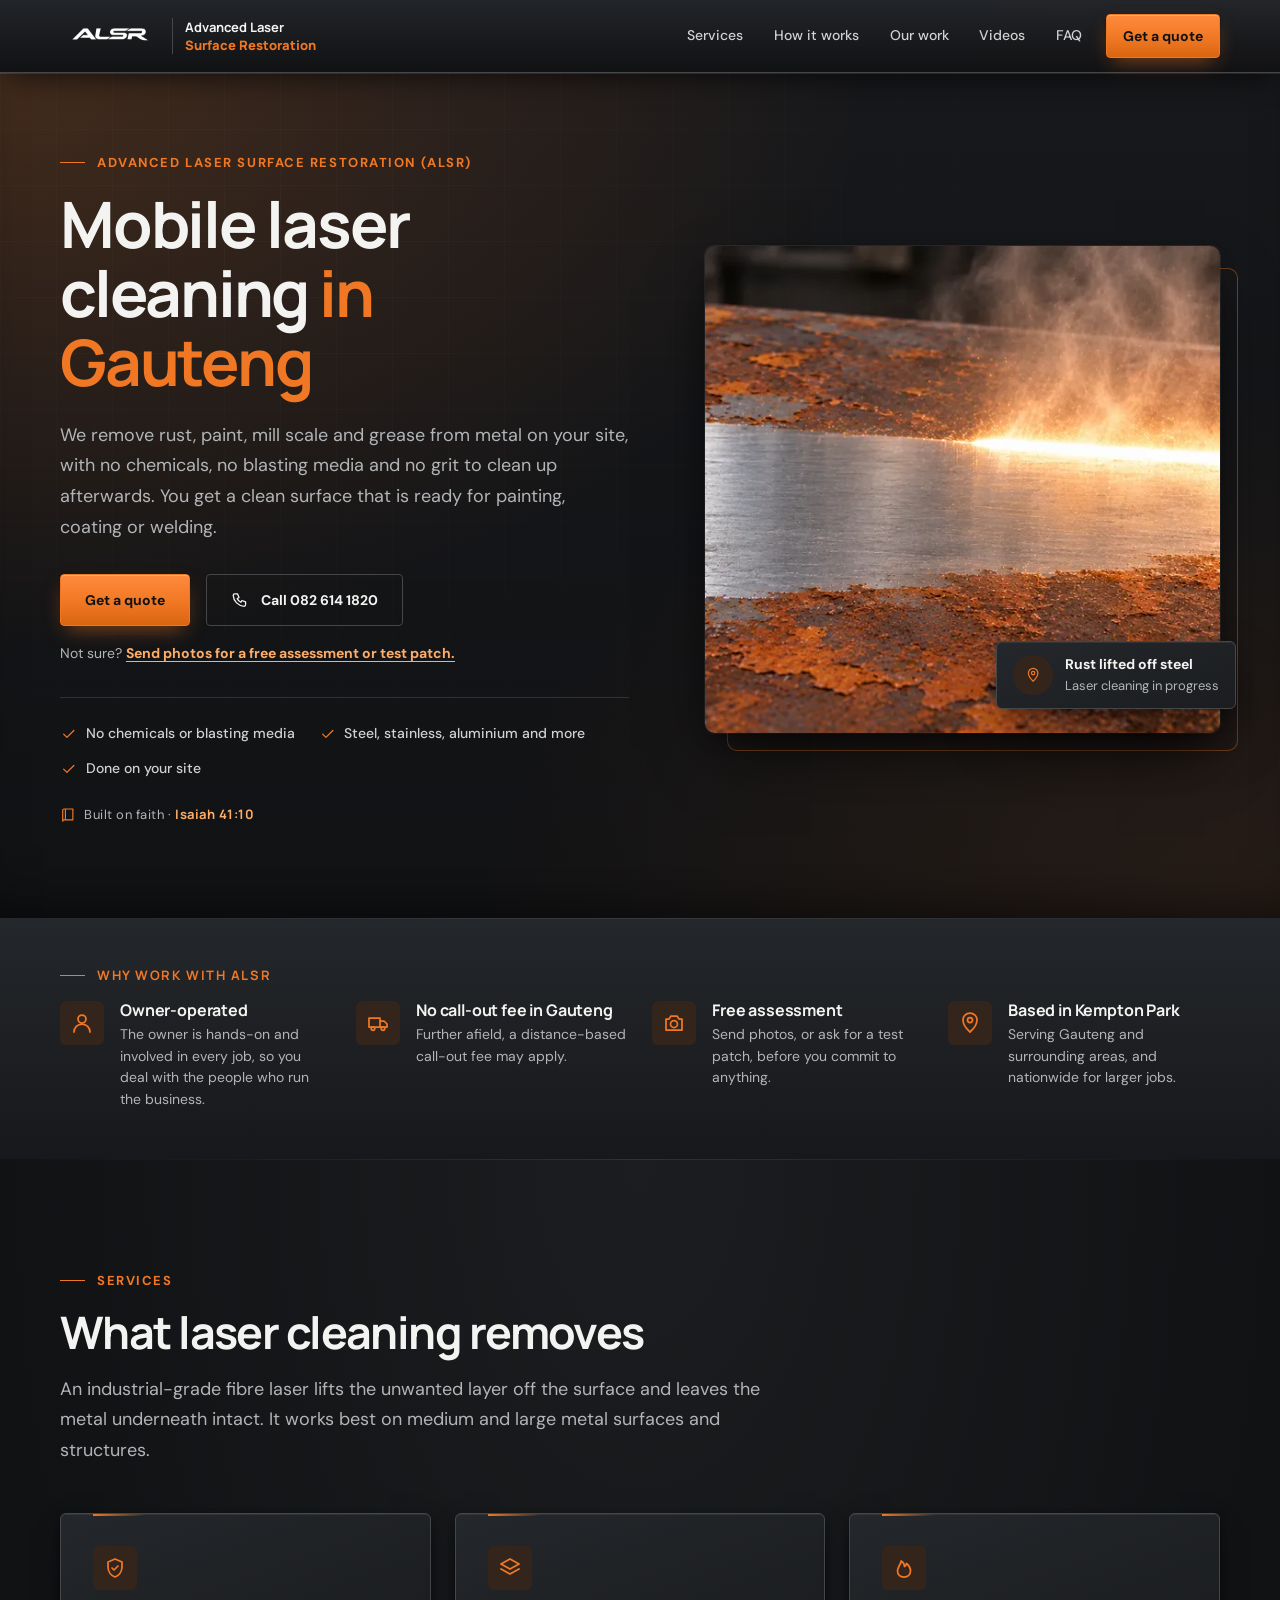
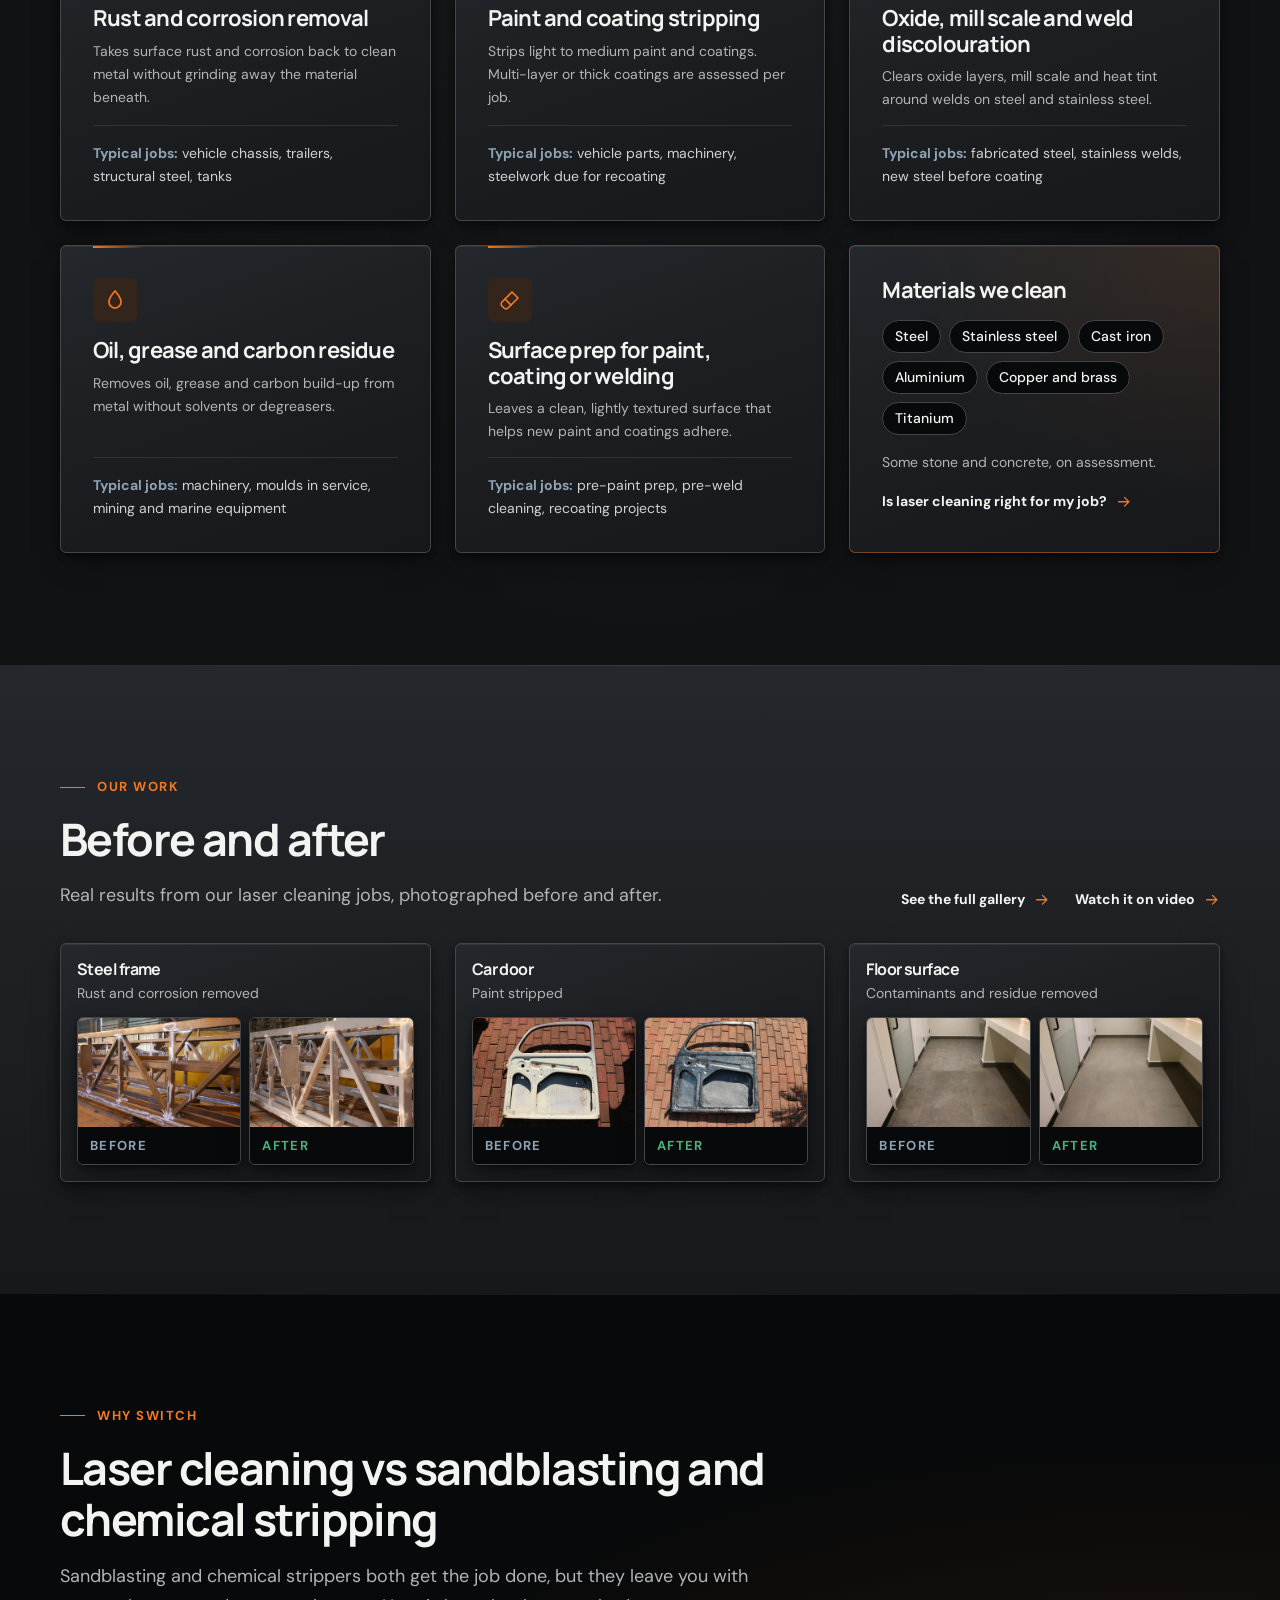
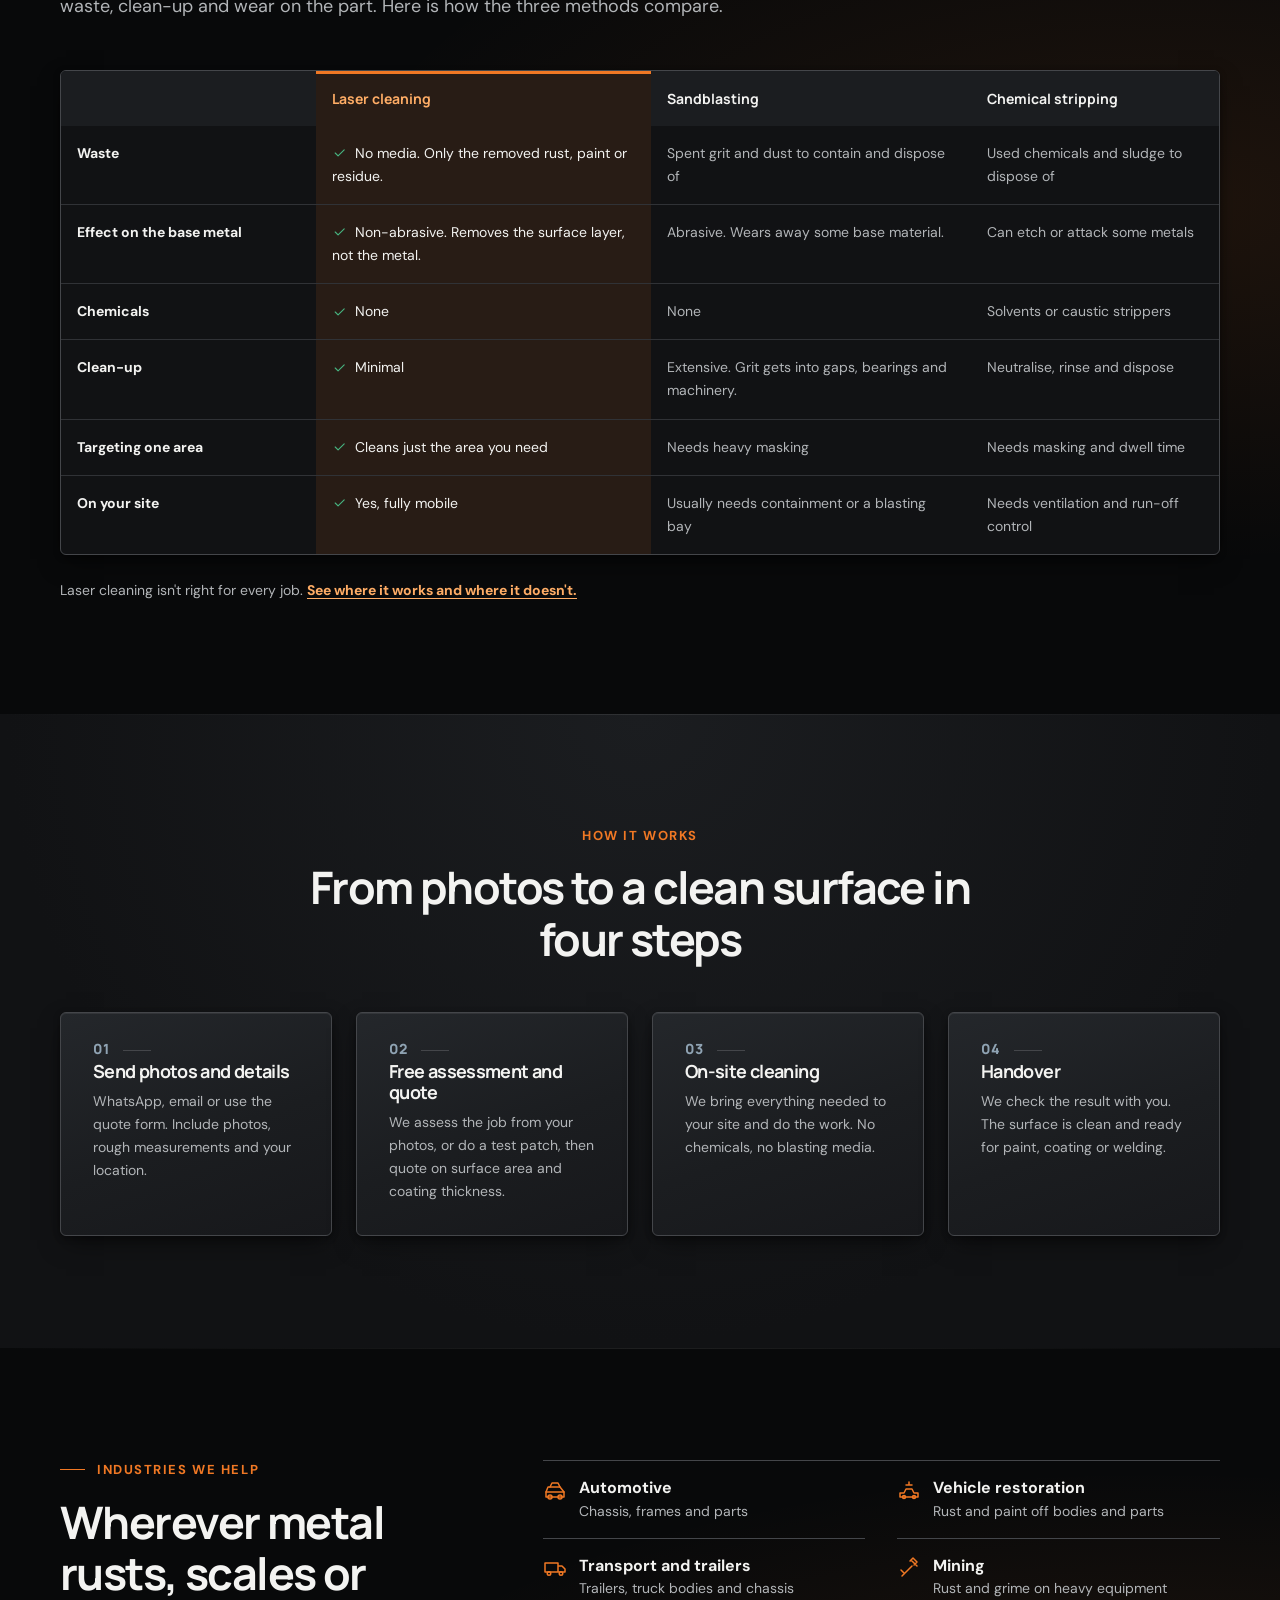
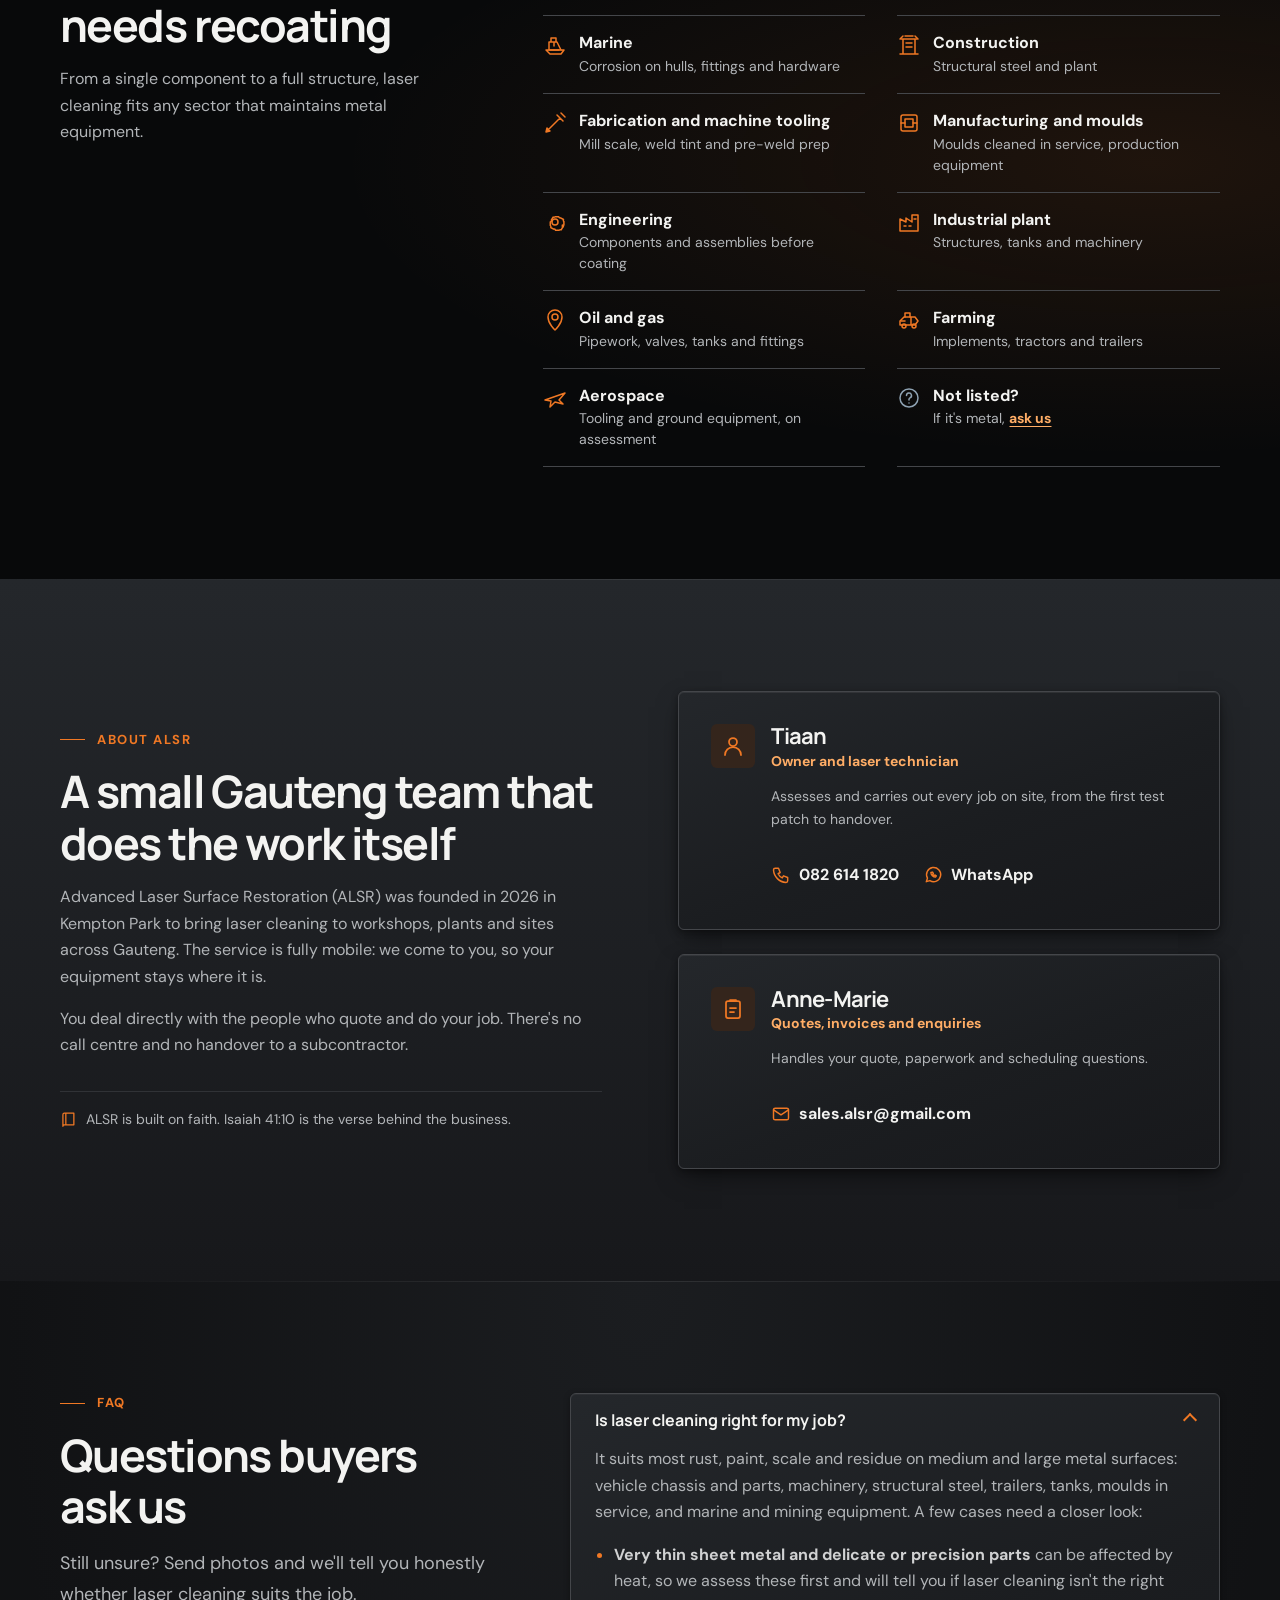
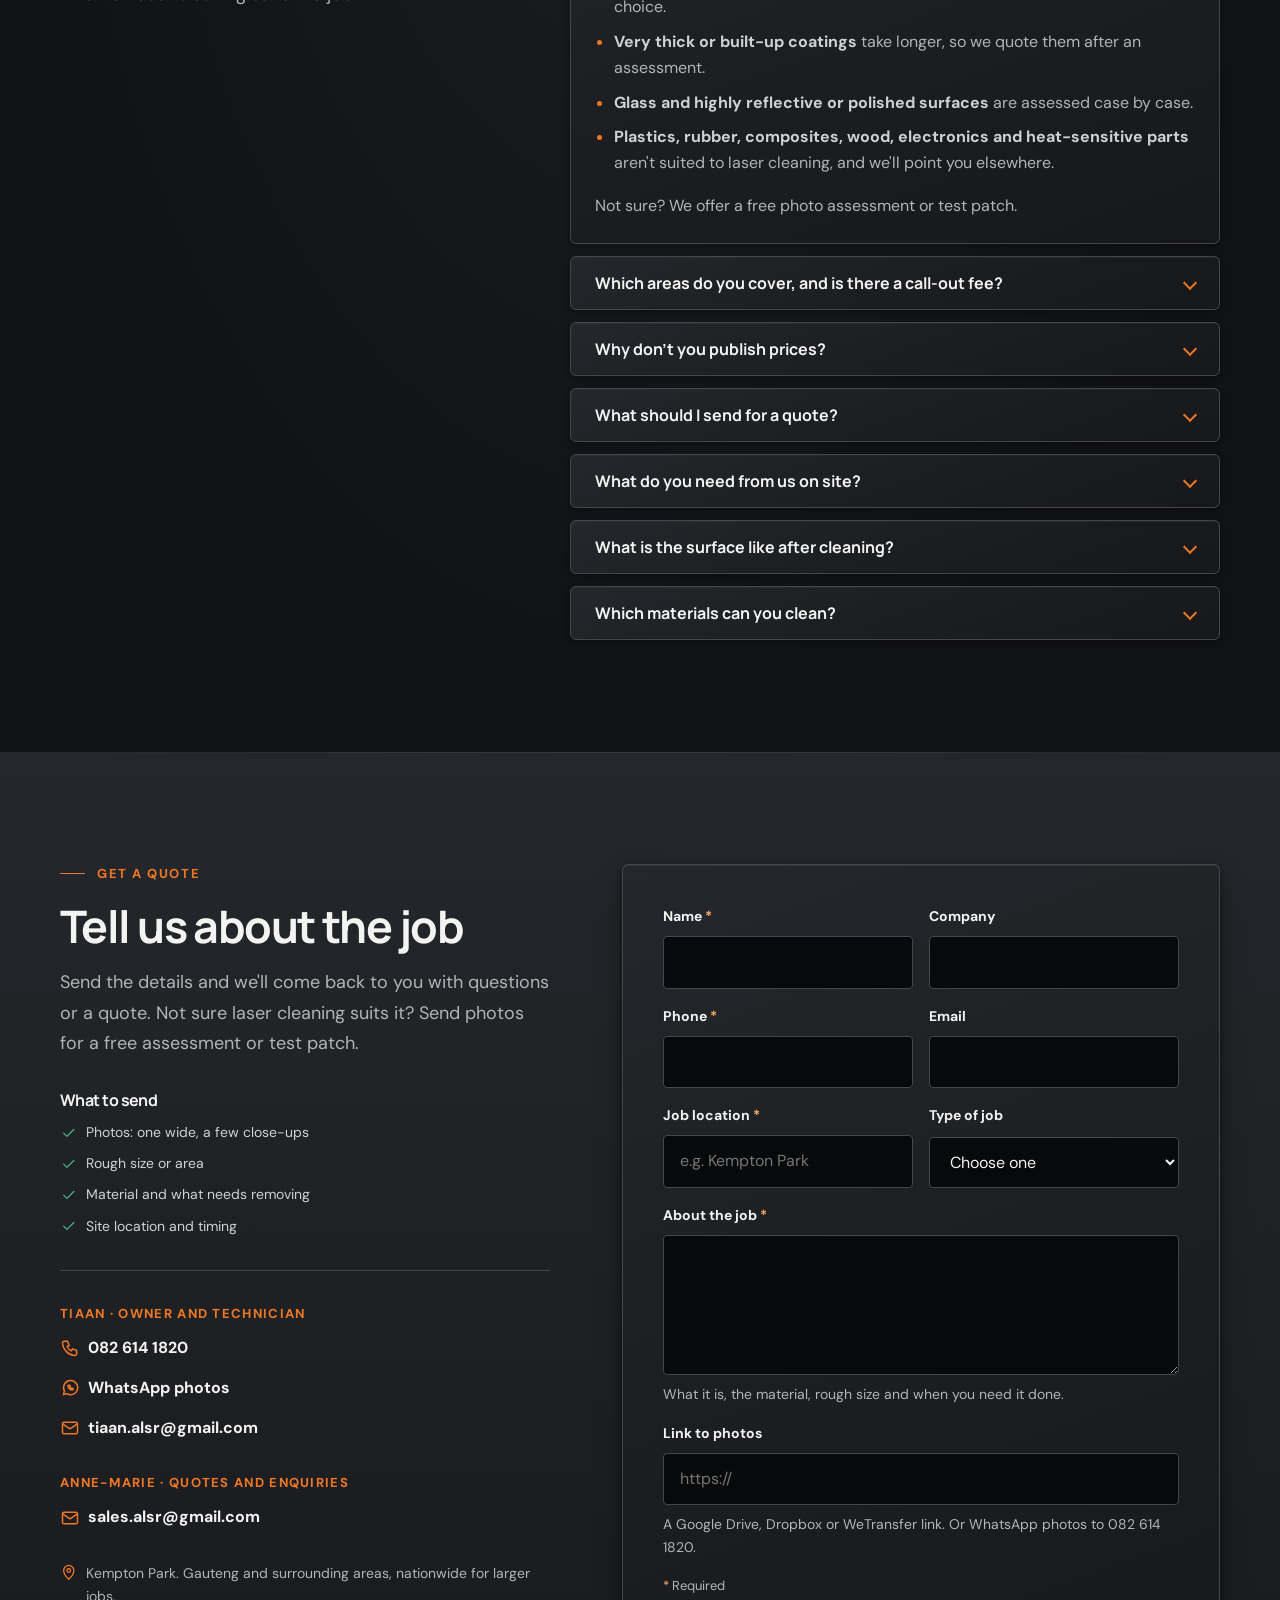
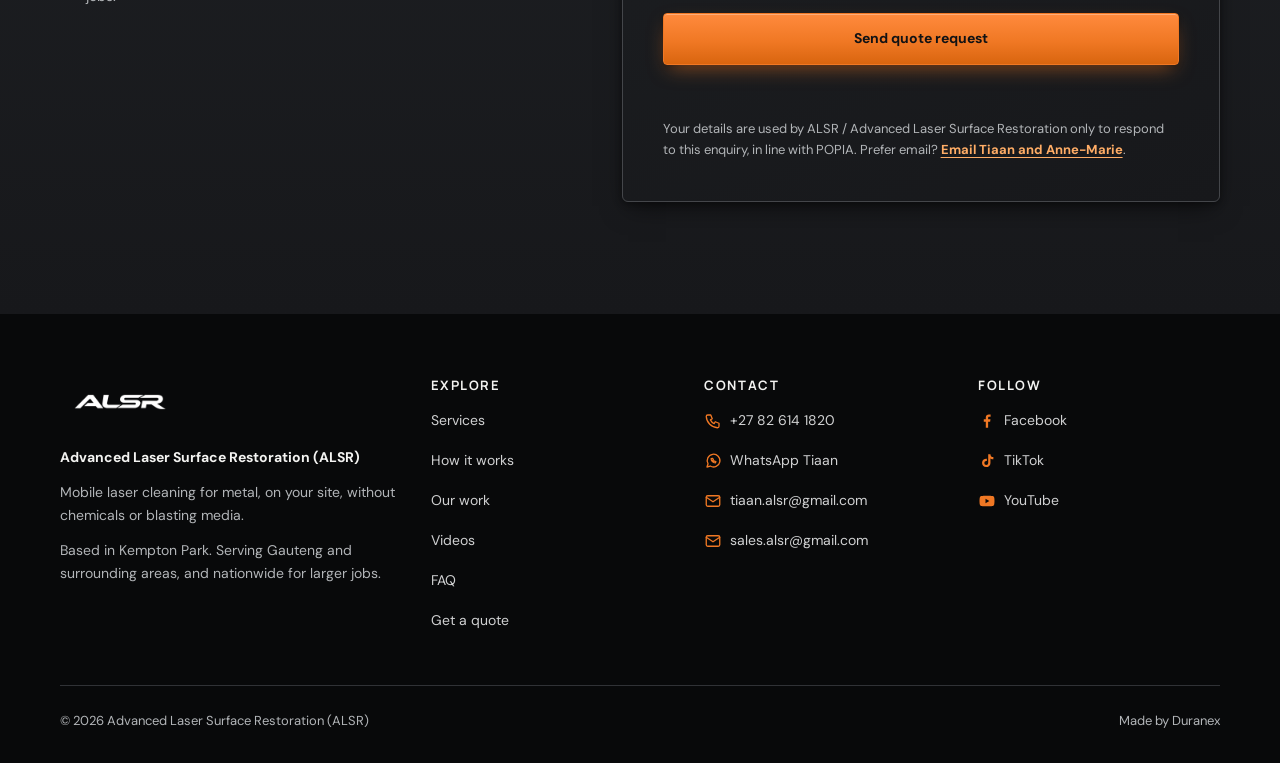
==== index.html @ 18a2bd39 "Phase 6: self-host fonts (fixes videos CLS), validator fixes, plan updated Co-Authored-By: Claude So" ====
<!DOCTYPE html>
<html lang="en-ZA"> 
  <head>
    <meta charset="UTF-8" />
    <meta name="viewport" content="width=device-width, initial-scale=1.0" />
    <meta name="description" content="Mobile laser cleaning in Gauteng. ALSR removes rust, paint, mill scale and grease from metal on your site. No chemicals. Free photo assessment." />
    <meta name="theme-color" content="#111214" />
    <meta name="color-scheme" content="dark" />
    <meta property="og:type" content="website" />
    <meta property="og:locale" content="en_ZA" />
    <meta property="og:site_name" content="Advanced Laser Surface Restoration (ALSR)" />
    <meta property="og:title" content="Mobile laser cleaning in Gauteng | ALSR" />
    <meta property="og:description" content="Mobile laser cleaning in Gauteng. ALSR removes rust, paint, mill scale and grease from metal on your site. No chemicals. Free photo assessment." />
    <meta property="og:url" content="https://alsr-sa.com/" />
    <meta property="og:image" content="https://alsr-sa.com/assets/img/brand/og-image.jpg" />
    <meta property="og:image:width" content="1200" />
    <meta property="og:image:height" content="630" />
    <meta property="og:image:alt" content="Before and after laser cleaning of a rusted steel frame. ALSR, mobile laser cleaning in Gauteng." />
    <meta name="twitter:card" content="summary_large_image" />
    <meta name="twitter:title" content="Mobile laser cleaning in Gauteng | ALSR" />
    <meta name="twitter:description" content="Mobile laser cleaning in Gauteng. ALSR removes rust, paint, mill scale and grease from metal on your site. No chemicals. Free photo assessment." />
    <meta name="twitter:image" content="https://alsr-sa.com/assets/img/brand/og-image.jpg" />
    <meta name="twitter:image:alt" content="Before and after laser cleaning of a rusted steel frame. ALSR, mobile laser cleaning in Gauteng." />
    <title>Laser Cleaning in Gauteng | Rust &amp; Paint Removal | ALSR</title>
    <link rel="canonical" href="https://alsr-sa.com/" />
    <link rel="icon" type="image/svg+xml" href="favicon/favicon.svg" />
    <link rel="icon" type="image/png" sizes="96x96" href="favicon/favicon-96x96.png" />
    <link rel="shortcut icon" href="favicon.ico" />
    <link rel="apple-touch-icon" sizes="180x180" href="favicon/apple-touch-icon.png" />
    <link rel="manifest" href="favicon/site.webmanifest" />
    <link rel="preload" as="image" href="assets/img/work/hero-laser-cleaning-860.webp" imagesrcset="assets/img/work/hero-laser-cleaning-560.webp 560w, assets/img/work/hero-laser-cleaning-860.webp 860w" imagesizes="(max-width: 900px) 92vw, 560px" fetchpriority="high" />
    <link rel="preload" href="assets/fonts/manrope-latin.woff2" as="font" type="font/woff2" crossorigin />
    <link rel="preload" href="assets/fonts/dm-sans-latin.woff2" as="font" type="font/woff2" crossorigin />
    <script type="application/ld+json">
{
  "@context": "https://schema.org",
  "@graph": [
    {
      "@id": "https://alsr-sa.com/#business",
      "name": "Advanced Laser Surface Restoration (ALSR)",
      "alternateName": "ALSR",
      "url": "https://alsr-sa.com/",
      "logo": "https://alsr-sa.com/assets/img/brand/logo-white.webp",
      "image": "https://alsr-sa.com/assets/img/brand/og-image.jpg",
      "description": "Mobile laser cleaning for metal in Gauteng and South Africa: rust, paint, mill scale and residue removed on site, with no chemicals or blasting media.",
      "telephone": "+27826141820",
      "email": "tiaan.alsr@gmail.com",
      "foundingDate": "2026",
      "address": {
        "@type": "PostalAddress",
        "addressLocality": "Kempton Park",
        "addressRegion": "Gauteng",
        "addressCountry": "ZA"
      },
      "areaServed": [
        {
          "@type": "AdministrativeArea",
          "name": "Gauteng"
        },
        {
          "@type": "Country",
          "name": "South Africa"
        }
      ],
      "knowsAbout": [
        "Laser cleaning",
        "Rust removal",
        "Paint removal",
        "Surface preparation"
      ],
      "contactPoint": [
        {
          "@type": "ContactPoint",
          "contactType": "customer service",
          "telephone": "+27826141820",
          "email": "tiaan.alsr@gmail.com",
          "areaServed": "ZA"
        },
        {
          "@type": "ContactPoint",
          "contactType": "sales",
          "email": "sales.alsr@gmail.com",
          "areaServed": "ZA"
        }
      ],
      "sameAs": [
        "https://www.facebook.com/share/1BM2h2xgPa/",
        "https://www.tiktok.com/@alsr753",
        "https://www.youtube.com/@alsr-lazersa"
      ],
      "@type": "LocalBusiness"
    },
    {
      "@type": "FAQPage",
      "mainEntity": [
        {
          "@type": "Question",
          "name": "Is laser cleaning right for my job?",
          "acceptedAnswer": {
            "@type": "Answer",
            "text": "It suits most rust, paint, scale and residue on medium and large metal surfaces: vehicle chassis and parts, machinery, structural steel, trailers, tanks, moulds in service, and marine and mining equipment. A few cases need a closer look: Very thin sheet metal and delicate or precision parts can be affected by heat, so we assess these first and will tell you if laser cleaning isn't the right choice. Very thick or built-up coatings take longer, so we quote them after an assessment. Glass and highly reflective or polished surfaces are assessed case by case. Plastics, rubber, composites, wood, electronics and heat-sensitive parts aren't suited to laser cleaning, and we'll point you elsewhere. Not sure? We offer a free photo assessment or test patch."
          }
        },
        {
          "@type": "Question",
          "name": "Which areas do you cover, and is there a call-out fee?",
          "acceptedAnswer": {
            "@type": "Answer",
            "text": "We're based in Kempton Park and work across Gauteng and surrounding areas, with no call-out fee in Gauteng. We also travel nationwide for larger jobs. Outside Gauteng, a distance-based call-out fee may apply, and we'll include it in your quote."
          }
        },
        {
          "@type": "Question",
          "name": "Why don't you publish prices?",
          "acceptedAnswer": {
            "@type": "Answer",
            "text": "Every job is different. The price depends on the measured surface area and on how thick the rust, paint or contaminant is. Rather than give you a rough number that changes later, we quote each job properly from your photos or a test patch."
          }
        },
        {
          "@type": "Question",
          "name": "What should I send for a quote?",
          "acceptedAnswer": {
            "@type": "Answer",
            "text": "Photos of the surface: one wide shot and a few close-ups Approximate size or area to be cleaned The material, if you know it, and what needs removing Where the job is and when you need it done WhatsApp them to 082 614 1820, email them, or use the quote form below."
          }
        },
        {
          "@type": "Question",
          "name": "What do you need from us on site?",
          "acceptedAnswer": {
            "@type": "Answer",
            "text": "Very little. We bring all of our own equipment, including our own power, so you don’t need to supply anything. The one thing we ask: somewhere to park within about 30–40 metres of where the work will be done. If that isn’t possible, tell us when you request your quote and we’ll plan around it."
          }
        },
        {
          "@type": "Question",
          "name": "What is the surface like after cleaning?",
          "acceptedAnswer": {
            "@type": "Answer",
            "text": "Clean and lightly textured, which helps new paint and coatings adhere. It's ready for painting, coating or welding. Bare steel starts to rust again when exposed to moisture, so plan to prime or coat it soon after cleaning."
          }
        },
        {
          "@type": "Question",
          "name": "Which materials can you clean?",
          "acceptedAnswer": {
            "@type": "Answer",
            "text": "Steel, stainless steel, cast iron, aluminium, copper and brass, and titanium. Some stone and concrete can be cleaned too, after an assessment."
          }
        }
      ]
    },
    {
      "@type": "WebSite",
      "@id": "https://alsr-sa.com/#website",
      "url": "https://alsr-sa.com/",
      "name": "Advanced Laser Surface Restoration (ALSR)",
      "inLanguage": "en-ZA",
      "publisher": {
        "@id": "https://alsr-sa.com/#business"
      }
    }
  ]
}
    </script>
    <script>document.documentElement.classList.add("js");</script>
    <link rel="stylesheet" href="assets/css/site.css" />
    <script src="assets/js/site.js" defer></script>
  </head>
  <body>
    <!-- header:start -->
    <a class="skip-link" href="#main">Skip to main content</a>
    <svg class="sprite" aria-hidden="true" focusable="false" xmlns="http://www.w3.org/2000/svg">
      <symbol id="i-arrow-right" viewBox="0 0 24 24"><path d="M5 12h14M13 6l6 6-6 6"/></symbol>
      <symbol id="i-check" viewBox="0 0 24 24"><path d="m5 12.5 4.5 4.5L19 7.5"/></symbol>
      <symbol id="i-phone" viewBox="0 0 24 24"><path d="M5 4h4l2 5-2.5 1.5a11 11 0 0 0 5 5L15 13l5 2v4a2 2 0 0 1-2 2A16 16 0 0 1 3 6a2 2 0 0 1 2-2Z"/></symbol>
      <symbol id="i-mail" viewBox="0 0 24 24"><rect x="3" y="5" width="18" height="14" rx="2"/><path d="m3 7 9 6 9-6"/></symbol>
      <symbol id="i-pin" viewBox="0 0 24 24"><path d="M12 21s7-6.2 7-12a7 7 0 1 0-14 0c0 5.8 7 12 7 12Z"/><circle cx="12" cy="9" r="2.5"/></symbol>
      <symbol id="i-whatsapp" viewBox="0 0 24 24"><path d="M4 20l1.4-4.3A8.5 8.5 0 1 1 8.300 18.700L4 20Z"/><path d="M9.500 9c0 2.800 2.700 5.500 5.500 5.500l1-1.500-1.800-1-.9.800a3.500 3.500 0 0 1-1.600-1.600l.8-.9-1-1.800-2 .5Z"/></symbol>
      <symbol id="i-menu" viewBox="0 0 24 24"><path d="M4 7h16M4 12h16M4 17h16"/></symbol>
      <symbol id="i-close" viewBox="0 0 24 24"><path d="m6 6 12 12M18 6 6 18"/></symbol>
      <symbol id="i-play" viewBox="0 0 24 24"><path d="M8 5v14l11-7Z"/></symbol>
      <symbol id="i-target" viewBox="0 0 24 24"><circle cx="12" cy="12" r="8"/><circle cx="12" cy="12" r="3"/><path d="M12 2v3M12 19v3M2 12h3M19 12h3"/></symbol>
      <symbol id="i-bolt" viewBox="0 0 24 24"><path d="M13 3 5 13.500h6L10 21l8-10.500h-6L13 3Z"/></symbol>
      <symbol id="i-leaf" viewBox="0 0 24 24"><path d="M5 19c0-8 5-14 15-14 0 10-6 15-14 15"/><path d="M5 19c2-5 5-8 9-10"/></symbol>
      <symbol id="i-truck" viewBox="0 0 24 24"><path d="M3 7h11v9H3zM14 10h4l3 3v3h-7"/><circle cx="7" cy="17.500" r="1.750"/><circle cx="17" cy="17.500" r="1.750"/></symbol>
      <symbol id="i-book" viewBox="0 0 24 24"><path d="M4 5a2 2 0 0 1 2-2h13v16H6a2 2 0 0 0-2 2V5ZM8 3v16"/></symbol>
      <symbol id="i-user" viewBox="0 0 24 24"><circle cx="12" cy="8" r="4"/><path d="M4 21a8 8 0 0 1 16 0"/></symbol>
      <symbol id="i-camera" viewBox="0 0 24 24"><path d="M4 8h3l2-3h6l2 3h3v11H4Z"/><circle cx="12" cy="13" r="3.500"/></symbol>
      <symbol id="i-shield" viewBox="0 0 24 24"><path d="M12 3 5 6v5c0 4.500 3 8.500 7 10 4-1.500 7-5.500 7-10V6Z"/><path d="m9 12 2 2 4-4"/></symbol>
      <symbol id="i-layers" viewBox="0 0 24 24"><path d="m12 3 9 5-9 5-9-5Z"/><path d="m3 13 9 5 9-5"/></symbol>
      <symbol id="i-flame" viewBox="0 0 24 24"><path d="M12 21c-3.900 0-6.500-2.600-6.500-6.200 0-3.600 3-5.800 3.700-9.800 2.300 1.500 3.300 3.700 3.300 5.500 1-.5 1.800-1.700 2-3 2 1.700 4 4.200 4 7.300 0 3.600-2.600 6.200-6.500 6.200Z"/></symbol>
      <symbol id="i-droplet" viewBox="0 0 24 24"><path d="M12 3s6 6.500 6 11a6 6 0 0 1-12 0c0-4.500 6-11 6-11Z"/></symbol>
      <symbol id="i-brush" viewBox="0 0 24 24"><path d="M14 4 20 10l-7 7-6-6Z"/><path d="M7 11 4 14c-1 1-1 3 0 4l2 2c1 1 3 1 4 0l3-3"/></symbol>
      <symbol id="i-clipboard" viewBox="0 0 24 24"><rect x="5" y="4" width="14" height="17" rx="2"/><path d="M9 4V3h6v1M9 11h6M9 15h4"/></symbol>
      <symbol id="i-zoom" viewBox="0 0 24 24"><circle cx="11" cy="11" r="6.5"/><path d="m20 20-4.500-4.500M11 8.500v5M8.500 11h5"/></symbol>
      <symbol id="i-chevron-left" viewBox="0 0 24 24"><path d="m15 5-7 7 7 7"/></symbol>
      <symbol id="i-chevron-right" viewBox="0 0 24 24"><path d="m9 5 7 7-7 7"/></symbol>
      <symbol id="i-facebook" viewBox="0 0 24 24"><path d="M13.500 21v-8h2.700l.4-3.200h-3.100V7.800c0-.9.300-1.500 1.600-1.500h1.700V3.400c-.3 0-1.300-.1-2.400-.1-2.400 0-4 1.500-4 4.100v2.400H7.700V13h2.700v8z"/></symbol>
      <symbol id="i-tiktok" viewBox="0 0 24 24"><path d="M16.600 3h-3v11.600a2.600 2.600 0 1 1-2.600-2.600c.3 0 .5 0 .8.100V9a5.600 5.600 0 1 0 4.800 5.500V8.600a6.700 6.700 0 0 0 3.900 1.200V6.800A3.900 3.900 0 0 1 16.600 3z"/></symbol>
      <symbol id="i-youtube" viewBox="0 0 24 24"><path d="M21.600 7.200a2.500 2.500 0 0 0-1.800-1.800C18.200 5 12 5 12 5s-6.200 0-7.800.4A2.500 2.500 0 0 0 2.400 7.200C2 8.800 2 12 2 12s0 3.200.4 4.800a2.500 2.500 0 0 0 1.800 1.800C5.800 19 12 19 12 19s6.200 0 7.800-.4a2.500 2.500 0 0 0 1.800-1.800c.4-1.600.4-4.800.4-4.800s0-3.200-.4-4.800zM10 15V9l5.200 3z"/></symbol>
    </svg>
    <header class="site-header">
      <div class="container header-content">
        <a class="brand" href="index.html" aria-label="Advanced Laser Surface Restoration (ALSR), home">
          <img src="assets/img/brand/logo-white.webp" alt="" width="100" height="52" />
          <span class="brand-name">Advanced Laser<br /><strong>Surface Restoration</strong></span>
        </a>
        <nav class="site-nav" id="site-nav" aria-label="Main navigation">
          <a href="index.html#services" data-nav>Services</a>
          <a href="index.html#how-it-works" data-nav>How it works</a>
          <a href="gallery.html" data-nav>Our work</a>
          <a href="videos.html" data-nav>Videos</a>
          <a href="index.html#faq" data-nav>FAQ</a>
        </nav>
        <a class="button button--small header-cta" href="index.html#contact">Get a quote</a>
        <button class="nav-toggle" type="button" aria-expanded="false" aria-controls="site-nav" aria-label="Open menu">
          <svg class="icon icon-open" aria-hidden="true"><use href="#i-menu" /></svg>
          <svg class="icon icon-close" aria-hidden="true"><use href="#i-close" /></svg>
        </button>
      </div>
    </header>
    <div class="mobile-bar">
      <a class="button button--whatsapp" href="https://wa.me/27826141820" target="_blank" rel="noopener noreferrer">
        <svg class="icon" aria-hidden="true"><use href="#i-whatsapp" /></svg>WhatsApp Tiaan
      </a>
      <a class="button" href="tel:+27826141820">
        <svg class="icon" aria-hidden="true"><use href="#i-phone" /></svg>Call
      </a>
    </div>
    <!-- header:end -->


    <main id="main" tabindex="-1">
      <!-- 1. Hero -->
      <section class="hero" id="home" aria-labelledby="hero-title">
        <div class="container hero-layout">
          <div class="hero-copy">
            <p class="eyebrow">Advanced Laser Surface Restoration (ALSR)</p>
            <h1 id="hero-title">Mobile laser cleaning <em>in Gauteng</em></h1>
            <p class="hero-description">
              We remove rust, paint, mill scale and grease from metal on your site, with no chemicals,
              no blasting media and no grit to clean up afterwards. You get a clean surface that is
              ready for painting, coating or welding.
            </p>
            <div class="button-row">
              <a class="button" href="#contact">Get a quote</a>
              <a class="button button--ghost" href="tel:+27826141820">
                <svg class="icon" aria-hidden="true"><use href="#i-phone" /></svg>Call 082 614 1820
              </a>
            </div>
            <p class="hero-helper">Not sure? <a href="#contact">Send photos for a free assessment or test patch.</a></p>
            <ul class="hero-points" aria-label="Service highlights">
              <li><svg class="icon" aria-hidden="true"><use href="#i-check" /></svg>No chemicals or blasting media</li>
              <li><svg class="icon" aria-hidden="true"><use href="#i-check" /></svg>Steel, stainless, aluminium and more</li>
              <li><svg class="icon" aria-hidden="true"><use href="#i-check" /></svg>Done on your site</li>
            </ul>
            <p class="scripture-note">
              <svg class="icon" aria-hidden="true"><use href="#i-book" /></svg>
              <span>Built on faith · <strong>Isaiah 41:10</strong></span>
            </p>
          </div>

          <figure class="hero-visual">
            <div class="hero-compare hero-compare--single">
              <div class="hero-compare-item">
                <img
                  src="assets/img/work/hero-laser-cleaning-860.webp" srcset="assets/img/work/hero-laser-cleaning-560.webp 560w, assets/img/work/hero-laser-cleaning-860.webp 860w" sizes="(max-width: 900px) 92vw, 560px" width="860" height="820"
                  alt="Laser cleaning a rusted steel surface: a wide band of bright bare metal opens up as the rust and sparks lift off"
                  fetchpriority="high"
                />
              </div>
            </div>
            <figcaption class="hero-caption">
              <span class="caption-icon" aria-hidden="true"><svg class="icon"><use href="#i-pin" /></svg></span>
              <span><strong>Rust lifted off steel</strong><br />Laser cleaning in progress</span>
            </figcaption>
          </figure>
        </div>
      </section>

      <!-- 2. Why ALSR -->
      <section class="section section--surface trust" aria-labelledby="trust-title">
        <div class="container">
          <h2 class="eyebrow" id="trust-title">Why work with ALSR</h2>
          <!-- TODO client: certifications, safety training, insurance, B-BBEE or CSD go here once confirmed (REDESIGN_PLAN §5.4). -->
          <ul class="trust-list">
            <li class="trust-item">
              <span class="card-icon" aria-hidden="true"><svg class="icon"><use href="#i-user" /></svg></span>
              <div>
                <h3>Owner-operated</h3>
                <p>The owner is hands-on and involved in every job, so you deal with the people who run the business.</p>
              </div>
            </li>
            <li class="trust-item">
              <span class="card-icon" aria-hidden="true"><svg class="icon"><use href="#i-truck" /></svg></span>
              <div>
                <h3>No call-out fee in Gauteng</h3>
                <p>Further afield, a distance-based call-out fee may apply.</p>
              </div>
            </li>
            <li class="trust-item">
              <span class="card-icon" aria-hidden="true"><svg class="icon"><use href="#i-camera" /></svg></span>
              <div>
                <h3>Free assessment</h3>
                <p>Send photos, or ask for a test patch, before you commit to anything.</p>
              </div>
            </li>
            <li class="trust-item">
              <span class="card-icon" aria-hidden="true"><svg class="icon"><use href="#i-pin" /></svg></span>
              <div>
                <h3>Based in Kempton Park</h3>
                <p>Serving Gauteng and surrounding areas, and nationwide for larger jobs.</p>
              </div>
            </li>
          </ul>
        </div>
      </section>

      <!-- 3. Services -->
      <section class="section section--alt" id="services" aria-labelledby="services-title">
        <div class="container">
          <div class="section-heading">
            <p class="eyebrow">Services</p>
            <h2 id="services-title">What laser cleaning removes</h2>
            <p class="lead">
              An industrial-grade fibre laser lifts the unwanted layer off the surface and leaves the
              metal underneath intact. It works best on medium and large metal surfaces and structures.
            </p>
          </div>
          <div class="grid grid--3 service-grid">
            <article class="card service-card">
              <div class="card-icon" aria-hidden="true"><svg class="icon"><use href="#i-shield" /></svg></div>
              <h3>Rust and corrosion removal</h3>
              <p>Takes surface rust and corrosion back to clean metal without grinding away the material beneath.</p>
              <p class="service-jobs"><strong>Typical jobs:</strong> vehicle chassis, trailers, structural steel, tanks</p>
            </article>
            <article class="card service-card">
              <div class="card-icon" aria-hidden="true"><svg class="icon"><use href="#i-layers" /></svg></div>
              <h3>Paint and coating stripping</h3>
              <p>Strips light to medium paint and coatings. Multi-layer or thick coatings are assessed per job.</p>
              <p class="service-jobs"><strong>Typical jobs:</strong> vehicle parts, machinery, steelwork due for recoating</p>
            </article>
            <article class="card service-card">
              <div class="card-icon" aria-hidden="true"><svg class="icon"><use href="#i-flame" /></svg></div>
              <h3>Oxide, mill scale and weld discolouration</h3>
              <p>Clears oxide layers, mill scale and heat tint around welds on steel and stainless steel.</p>
              <p class="service-jobs"><strong>Typical jobs:</strong> fabricated steel, stainless welds, new steel before coating</p>
            </article>
            <article class="card service-card">
              <div class="card-icon" aria-hidden="true"><svg class="icon"><use href="#i-droplet" /></svg></div>
              <h3>Oil, grease and carbon residue</h3>
              <p>Removes oil, grease and carbon build-up from metal without solvents or degreasers.</p>
              <p class="service-jobs"><strong>Typical jobs:</strong> machinery, moulds in service, mining and marine equipment</p>
            </article>
            <article class="card service-card">
              <div class="card-icon" aria-hidden="true"><svg class="icon"><use href="#i-brush" /></svg></div>
              <h3>Surface prep for paint, coating or welding</h3>
              <p>Leaves a clean, lightly textured surface that helps new paint and coatings adhere.</p>
              <p class="service-jobs"><strong>Typical jobs:</strong> pre-paint prep, pre-weld cleaning, recoating projects</p>
            </article>
            <aside class="card materials-card" aria-labelledby="materials-title">
              <h3 id="materials-title">Materials we clean</h3>
              <ul class="materials-list">
                <li>Steel</li>
                <li>Stainless steel</li>
                <li>Cast iron</li>
                <li>Aluminium</li>
                <li>Copper and brass</li>
                <li>Titanium</li>
              </ul>
              <p>Some stone and concrete, on assessment.</p>
              <a class="inline-link" href="#faq-fit">Is laser cleaning right for my job? <svg class="icon" aria-hidden="true"><use href="#i-arrow-right" /></svg></a>
            </aside>
          </div>
        </div>
      </section>

      <!-- 4. Before/after showcase -->
      <section class="section section--surface" id="results" aria-labelledby="results-title">
        <div class="container">
          <div class="split-heading">
            <div class="section-heading">
              <p class="eyebrow">Our work</p>
              <h2 id="results-title">Before and after</h2>
              <p class="lead">Real results from our laser cleaning jobs, photographed before and after.</p>
            </div>
            <div class="split-heading-links">
              <a class="inline-link" href="gallery.html">See the full gallery <svg class="icon" aria-hidden="true"><use href="#i-arrow-right" /></svg></a>
              <a class="inline-link" href="videos.html">Watch it on video <svg class="icon" aria-hidden="true"><use href="#i-arrow-right" /></svg></a>
            </div>
          </div>
          <div class="showcase-grid">
            <article class="card before-after-pair">
              <h3>Steel frame</h3>
              <p class="pair-meta">Rust and corrosion removed</p>
              <div class="comparison-photos">
                <figure><img src="assets/img/work/steel-frame-before-800.webp" srcset="assets/img/work/steel-frame-before-800.webp 800w, assets/img/work/steel-frame-before-1600.webp 1600w" sizes="(max-width: 900px) 46vw, 270px" width="800" height="533" alt="Rusted steel frame before laser cleaning" loading="lazy" /><figcaption><span class="tag tag--before">Before</span></figcaption></figure>
                <figure><img src="assets/img/work/steel-frame-after-800.webp" srcset="assets/img/work/steel-frame-after-800.webp 800w, assets/img/work/steel-frame-after-1600.webp 1600w" sizes="(max-width: 900px) 46vw, 270px" width="800" height="533" alt="Steel frame after laser cleaning, rust removed" loading="lazy" /><figcaption><span class="tag tag--after">After</span></figcaption></figure>
              </div>
            </article>
            <article class="card before-after-pair">
              <h3>Car door</h3>
              <p class="pair-meta">Paint stripped</p>
              <div class="comparison-photos">
                <figure><img src="assets/img/work/vehicle-door-before-800.webp" srcset="assets/img/work/vehicle-door-before-800.webp 800w, assets/img/work/vehicle-door-before-1600.webp 1600w" sizes="(max-width: 900px) 46vw, 270px" width="800" height="533" alt="Painted car door before laser cleaning" loading="lazy" /><figcaption><span class="tag tag--before">Before</span></figcaption></figure>
                <figure><img src="assets/img/work/vehicle-door-after-800.webp" srcset="assets/img/work/vehicle-door-after-800.webp 800w, assets/img/work/vehicle-door-after-1600.webp 1600w" sizes="(max-width: 900px) 46vw, 270px" width="800" height="533" alt="Car door after laser cleaning, paint stripped" loading="lazy" /><figcaption><span class="tag tag--after">After</span></figcaption></figure>
              </div>
            </article>
            <article class="card before-after-pair">
              <h3>Floor surface</h3>
              <p class="pair-meta">Contaminants and residue removed</p>
              <div class="comparison-photos">
                <figure><img src="assets/img/work/tiled-floor-before-800.webp" srcset="assets/img/work/tiled-floor-before-800.webp 800w, assets/img/work/tiled-floor-before-1600.webp 1600w" sizes="(max-width: 900px) 46vw, 270px" width="800" height="533" alt="Contaminated floor surface before laser cleaning" loading="lazy" /><figcaption><span class="tag tag--before">Before</span></figcaption></figure>
                <figure><img src="assets/img/work/tiled-floor-after-800.webp" srcset="assets/img/work/tiled-floor-after-800.webp 800w, assets/img/work/tiled-floor-after-1600.webp 1600w" sizes="(max-width: 900px) 46vw, 270px" width="800" height="533" alt="Floor surface after laser cleaning, residue removed" loading="lazy" /><figcaption><span class="tag tag--after">After</span></figcaption></figure>
              </div>
            </article>
          </div>
        </div>
      </section>

      <!--
        TODO client: Testimonials section goes here once real, approved testimonials exist
        (name, company, permission). See REDESIGN_PLAN §5.1. Do not add placeholder quotes.
      -->

      <!-- 5. Laser vs sandblasting vs chemicals -->
      <section class="section section--deep" id="compare" aria-labelledby="compare-title">
        <div class="container">
          <div class="section-heading">
            <p class="eyebrow">Why switch</p>
            <h2 id="compare-title">Laser cleaning vs sandblasting and chemical stripping</h2>
            <p class="lead">
              Sandblasting and chemical strippers both get the job done, but they leave you with waste,
              clean-up and wear on the part. Here is how the three methods compare.
            </p>
          </div>
          <div class="table-wrap compare-wrap">
            <table class="table compare-table">
              <caption class="visually-hidden">Laser cleaning compared with sandblasting and chemical stripping</caption>
              <thead>
                <tr>
                  <th scope="col"><span class="visually-hidden">Factor</span></th>
                  <th scope="col" class="is-laser">Laser cleaning</th>
                  <th scope="col">Sandblasting</th>
                  <th scope="col">Chemical stripping</th>
                </tr>
              </thead>
              <tbody>
                <tr>
                  <th scope="row">Waste</th>
                  <td class="is-laser" data-label="Laser cleaning"><svg class="icon" aria-hidden="true"><use href="#i-check" /></svg>No media. Only the removed rust, paint or residue.</td>
                  <td data-label="Sandblasting">Spent grit and dust to contain and dispose of</td>
                  <td data-label="Chemical stripping">Used chemicals and sludge to dispose of</td>
                </tr>
                <tr>
                  <th scope="row">Effect on the base metal</th>
                  <td class="is-laser" data-label="Laser cleaning"><svg class="icon" aria-hidden="true"><use href="#i-check" /></svg>Non-abrasive. Removes the surface layer, not the metal.</td>
                  <td data-label="Sandblasting">Abrasive. Wears away some base material.</td>
                  <td data-label="Chemical stripping">Can etch or attack some metals</td>
                </tr>
                <tr>
                  <th scope="row">Chemicals</th>
                  <td class="is-laser" data-label="Laser cleaning"><svg class="icon" aria-hidden="true"><use href="#i-check" /></svg>None</td>
                  <td data-label="Sandblasting">None</td>
                  <td data-label="Chemical stripping">Solvents or caustic strippers</td>
                </tr>
                <tr>
                  <th scope="row">Clean-up</th>
                  <td class="is-laser" data-label="Laser cleaning"><svg class="icon" aria-hidden="true"><use href="#i-check" /></svg>Minimal</td>
                  <td data-label="Sandblasting">Extensive. Grit gets into gaps, bearings and machinery.</td>
                  <td data-label="Chemical stripping">Neutralise, rinse and dispose</td>
                </tr>
                <tr>
                  <th scope="row">Targeting one area</th>
                  <td class="is-laser" data-label="Laser cleaning"><svg class="icon" aria-hidden="true"><use href="#i-check" /></svg>Cleans just the area you need</td>
                  <td data-label="Sandblasting">Needs heavy masking</td>
                  <td data-label="Chemical stripping">Needs masking and dwell time</td>
                </tr>
                <tr>
                  <th scope="row">On your site</th>
                  <td class="is-laser" data-label="Laser cleaning"><svg class="icon" aria-hidden="true"><use href="#i-check" /></svg>Yes, fully mobile</td>
                  <td data-label="Sandblasting">Usually needs containment or a blasting bay</td>
                  <td data-label="Chemical stripping">Needs ventilation and run-off control</td>
                </tr>
              </tbody>
            </table>
          </div>
          <p class="compare-note">
            Laser cleaning isn't right for every job. <a href="#faq-fit">See where it works and where it doesn't.</a>
          </p>
        </div>
      </section>

      <!-- 6. How it works -->
      <section class="section section--alt" id="how-it-works" aria-labelledby="process-title">
        <div class="container">
          <div class="section-heading section-heading--centered">
            <p class="eyebrow">How it works</p>
            <h2 id="process-title">From photos to a clean surface in four steps</h2>
          </div>
          <ol class="steps">
            <li class="card step">
              <span class="step-number" aria-hidden="true">01</span>
              <h3>Send photos and details</h3>
              <p>WhatsApp, email or use the quote form. Include photos, rough measurements and your location.</p>
            </li>
            <li class="card step">
              <span class="step-number" aria-hidden="true">02</span>
              <h3>Free assessment and quote</h3>
              <p>We assess the job from your photos, or do a test patch, then quote on surface area and coating thickness.</p>
            </li>
            <li class="card step">
              <span class="step-number" aria-hidden="true">03</span>
              <h3>On-site cleaning</h3>
              <p>We bring everything needed to your site and do the work. No chemicals, no blasting media.</p>
            </li>
            <li class="card step">
              <span class="step-number" aria-hidden="true">04</span>
              <h3>Handover</h3>
              <p>We check the result with you. The surface is clean and ready for paint, coating or welding.</p>
            </li>
          </ol>
        </div>
      </section>

      <!-- 7. Industries -->
      <section class="section section--deep" id="industries" aria-labelledby="industries-title">
        <div class="container industries-layout">
          <div class="industries-heading">
            <p class="eyebrow">Industries we help</p>
            <h2 id="industries-title">Wherever metal rusts, scales or needs recoating</h2>
            <p>From a single component to a full structure, laser cleaning fits any sector that maintains metal equipment.</p>
          </div>
          <ul class="industry-list">
            <li class="industry-item"><svg viewBox="0 0 24 24" aria-hidden="true"><path d="m3 14 2-5h12l4 5v5H3v-5Z"/><path d="M7 9l2-4h6l2 4M3 14h18"/><circle cx="7" cy="19" r="2"/><circle cx="17" cy="19" r="2"/></svg><div><strong>Automotive</strong><span>Chassis, frames and parts</span></div></li>
            <li class="industry-item"><svg viewBox="0 0 24 24" aria-hidden="true"><path d="M3 15h4l2-4h6l2 4h4v4H3Z"/><circle cx="7" cy="19" r="1.5"/><circle cx="17" cy="19" r="1.5"/><path d="M9 7h6M12 4v3"/></svg><div><strong>Vehicle restoration</strong><span>Rust and paint off bodies and parts</span></div></li>
            <li class="industry-item"><svg viewBox="0 0 24 24" aria-hidden="true"><path d="M2 7h13v9H2zM15 10h4l3 3v3h-7"/><circle cx="6" cy="17.5" r="1.75"/><circle cx="18" cy="17.5" r="1.75"/></svg><div><strong>Transport and trailers</strong><span>Trailers, truck bodies and chassis</span></div></li>
            <li class="industry-item"><svg viewBox="0 0 24 24" aria-hidden="true"><path d="m14 4 6 6M5 20l10-10m-8 7-3-3m9-9 3-3 4 4-3 3"/></svg><div><strong>Mining</strong><span>Rust and grime on heavy equipment</span></div></li>
            <li class="industry-item"><svg viewBox="0 0 24 24" aria-hidden="true"><path d="M3 17h18l-3 4H7l-4-4Z"/><path d="M6 17V9h8l4 8M8 9V5h5v4m-2 0v4m-5 4h10"/></svg><div><strong>Marine</strong><span>Corrosion on hulls, fittings and hardware</span></div></li>
            <li class="industry-item"><svg viewBox="0 0 24 24" aria-hidden="true"><path d="M3 21h18M6 21V6h12v15M4 6h16M8 3h8M9 10h6m-6 4h6"/><path d="m3 6 3-3m15 3-3-3"/></svg><div><strong>Construction</strong><span>Structural steel and plant</span></div></li>
            <li class="industry-item"><svg viewBox="0 0 24 24" aria-hidden="true"><path d="M4 20 17 7m-3-3 6 6m-2-8 4 4M3 21l4-1-3-3-1 4Z"/></svg><div><strong>Fabrication and machine tooling</strong><span>Mill scale, weld tint and pre-weld prep</span></div></li>
            <li class="industry-item"><svg viewBox="0 0 24 24" aria-hidden="true"><rect x="4" y="4" width="16" height="16" rx="2"/><path d="M8 8h8v8H8z"/><path d="M4 12h4m8 0h4"/></svg><div><strong>Manufacturing and moulds</strong><span>Moulds cleaned in service, production equipment</span></div></li>
            <li class="industry-item"><svg viewBox="0 0 24 24" aria-hidden="true"><circle cx="12" cy="12" r="3"/><path d="M19.4 15a1.7 1.7 0 0 0 .3 1.9l.1.1-1.7 2.9-.2-.1a1.7 1.7 0 0 0-1.8.4l-.1.1h-3.4l-.1-.2a1.7 1.7 0 0 0-1.7-1l-.2.1-2.9-1.7.1-.2a1.7 1.7 0 0 0-.4-1.8l-.1-.1v-3.4l.2-.1a1.7 1.7 0 0 0 1-1.7l-.1-.2 1.7-2.9.2.1a1.7 1.7 0 0 0 1.8-.4l.1-.1h3.4l.1.2a1.7 1.7 0 0 0 1.7 1l.2-.1 2.9 1.7-.1.2a1.7 1.7 0 0 0 .4 1.8l.1.1v3.4l-.2.1a1.7 1.7 0 0 0-.3 1.7Z"/></svg><div><strong>Engineering</strong><span>Components and assemblies before coating</span></div></li>
            <li class="industry-item"><svg viewBox="0 0 24 24" aria-hidden="true"><path d="M3 21V9l6 3V8l6 4V5h6v16H3Z"/><path d="M7 16h2m3 0h2m3-7h2"/></svg><div><strong>Industrial plant</strong><span>Structures, tanks and machinery</span></div></li>
            <li class="industry-item"><svg viewBox="0 0 24 24" aria-hidden="true"><path d="M12 22s7-6.2 7-13a7 7 0 1 0-14 0c0 6.8 7 13 7 13Z"/><path d="M12 12a3 3 0 1 0 0-6 3 3 0 0 0 0 6Z"/></svg><div><strong>Oil and gas</strong><span>Pipework, valves, tanks and fittings</span></div></li>
            <li class="industry-item"><svg viewBox="0 0 24 24" aria-hidden="true"><path d="M3 17h11V9H7l-4 4v4Zm11 0h4l3-4-3-4h-4"/><circle cx="7" cy="18" r="2"/><circle cx="17" cy="18" r="2"/><path d="M8 9V5h5v4m-9 4h4"/></svg><div><strong>Farming</strong><span>Implements, tractors and trailers</span></div></li>
            <li class="industry-item"><svg viewBox="0 0 24 24" aria-hidden="true"><path d="m2 14 20-7-6 7 4 4-8-2-5 5 1-6-6-1Z"/></svg><div><strong>Aerospace</strong><span>Tooling and ground equipment, on assessment</span></div></li>
            <li class="industry-item industry-item--ask"><svg viewBox="0 0 24 24" aria-hidden="true"><circle cx="12" cy="12" r="9"/><path d="M9.5 9.5a2.5 2.5 0 1 1 3.5 2.3c-.6.3-1 .8-1 1.5V14M12 17h.01"/></svg><div><strong>Not listed?</strong><span>If it's metal, <a href="#contact">ask us</a></span></div></li>
          </ul>
        </div>
      </section>

      <!-- 8. About -->
      <section class="section section--surface" id="about" aria-labelledby="about-title">
        <div class="container about-layout">
          <div class="about-copy">
            <p class="eyebrow">About ALSR</p>
            <h2 id="about-title">A small Gauteng team that does the work itself</h2>
            <p>
              Advanced Laser Surface Restoration (ALSR) was founded in 2026 in Kempton Park to bring
              laser cleaning to workshops, plants and sites across Gauteng. The service is fully mobile:
              we come to you, so your equipment stays where it is.
            </p>
            <p>
              You deal directly with the people who quote and do your job. There's no call centre and
              no handover to a subcontractor.
            </p>
            <!-- TODO client: certifications, safety training or insurance can be added here once confirmed (REDESIGN_PLAN §5.4). -->
            <p class="values-note">
              <svg class="icon" aria-hidden="true"><use href="#i-book" /></svg>
              <span>ALSR is built on faith. Isaiah 41:10 is the verse behind the business.</span>
            </p>
          </div>
          <div class="people">
            <article class="card person-card">
              <div class="card-icon" aria-hidden="true"><svg class="icon"><use href="#i-user" /></svg></div>
              <h3>Tiaan</h3>
              <p class="person-role">Owner and laser technician</p>
              <p>Assesses and carries out every job on site, from the first test patch to handover.</p>
              <ul class="person-links">
                <li><a href="tel:+27826141820"><svg class="icon" aria-hidden="true"><use href="#i-phone" /></svg>082 614 1820</a></li>
                <li><a href="https://wa.me/27826141820" target="_blank" rel="noopener noreferrer"><svg class="icon" aria-hidden="true"><use href="#i-whatsapp" /></svg>WhatsApp</a></li>
              </ul>
            </article>
            <article class="card person-card">
              <div class="card-icon" aria-hidden="true"><svg class="icon"><use href="#i-clipboard" /></svg></div>
              <h3>Anne-Marie</h3>
              <p class="person-role">Quotes, invoices and enquiries</p>
              <p>Handles your quote, paperwork and scheduling questions.</p>
              <ul class="person-links">
                <li><a href="mailto:sales.alsr@gmail.com"><svg class="icon" aria-hidden="true"><use href="#i-mail" /></svg>sales.alsr@gmail.com</a></li>
              </ul>
            </article>
          </div>
        </div>
      </section>

      <!-- 9. FAQ -->
      <section class="section section--alt" id="faq" aria-labelledby="faq-title">
        <div class="container faq-layout">
          <div class="section-heading faq-heading">
            <p class="eyebrow">FAQ</p>
            <h2 id="faq-title">Questions buyers ask us</h2>
            <p class="lead">Still unsure? Send photos and we'll tell you honestly whether laser cleaning suits the job.</p>
          </div>
          <div class="faq">
            <details id="faq-fit" open>
              <summary>Is laser cleaning right for my job?</summary>
              <div class="faq-body">
                <p>It suits most rust, paint, scale and residue on medium and large metal surfaces: vehicle chassis and parts, machinery, structural steel, trailers, tanks, moulds in service, and marine and mining equipment. A few cases need a closer look:</p>
                <ul>
                  <li><strong>Very thin sheet metal and delicate or precision parts</strong> can be affected by heat, so we assess these first and will tell you if laser cleaning isn't the right choice.</li>
                  <li><strong>Very thick or built-up coatings</strong> take longer, so we quote them after an assessment.</li>
                  <li><strong>Glass and highly reflective or polished surfaces</strong> are assessed case by case.</li>
                  <li><strong>Plastics, rubber, composites, wood, electronics and heat-sensitive parts</strong> aren't suited to laser cleaning, and we'll point you elsewhere.</li>
                </ul>
                <p>Not sure? We offer a free photo assessment or test patch.</p>
              </div>
            </details>
            <details>
              <summary>Which areas do you cover, and is there a call-out fee?</summary>
              <div class="faq-body">
                <p>We're based in Kempton Park and work across Gauteng and surrounding areas, with no call-out fee in Gauteng. We also travel nationwide for larger jobs. Outside Gauteng, a distance-based call-out fee may apply, and we'll include it in your quote.</p>
              </div>
            </details>
            <details>
              <summary>Why don't you publish prices?</summary>
              <div class="faq-body">
                <p>Every job is different. The price depends on the measured surface area and on how thick the rust, paint or contaminant is. Rather than give you a rough number that changes later, we quote each job properly from your photos or a test patch.</p>
              </div>
            </details>
            <details>
              <summary>What should I send for a quote?</summary>
              <div class="faq-body">
                <ul>
                  <li>Photos of the surface: one wide shot and a few close-ups</li>
                  <li>Approximate size or area to be cleaned</li>
                  <li>The material, if you know it, and what needs removing</li>
                  <li>Where the job is and when you need it done</li>
                </ul>
                <p>WhatsApp them to 082 614 1820, email them, or use the quote form below.</p>
              </div>
            </details>
            <details>
              <summary>What do you need from us on site?</summary>
              <div class="faq-body">
                <p>Very little. We bring all of our own equipment, including our own power, so you don’t need to supply anything.</p>
                <p>The one thing we ask: somewhere to park within about 30–40 metres of where the work will be done. If that isn’t possible, tell us when you request your quote and we’ll plan around it.</p>
              </div>
            </details>
            <details>
              <summary>What is the surface like after cleaning?</summary>
              <div class="faq-body">
                <p>Clean and lightly textured, which helps new paint and coatings adhere. It's ready for painting, coating or welding. Bare steel starts to rust again when exposed to moisture, so plan to prime or coat it soon after cleaning.</p>
              </div>
            </details>
            <details>
              <summary>Which materials can you clean?</summary>
              <div class="faq-body">
                <p>Steel, stainless steel, cast iron, aluminium, copper and brass, and titanium. Some stone and concrete can be cleaned too, after an assessment.</p>
              </div>
            </details>
          </div>
        </div>
      </section>

      <!-- 10. Contact -->
      <section class="section section--surface" id="contact" aria-labelledby="contact-title">
        <div class="container contact-layout">
          <div class="contact-copy">
            <p class="eyebrow">Get a quote</p>
            <h2 id="contact-title">Tell us about the job</h2>
            <p class="lead">Send the details and we'll come back to you with questions or a quote. Not sure laser cleaning suits it? Send photos for a free assessment or test patch.</p>

            <h3 class="checklist-title">What to send</h3>
            <ul class="checklist">
              <li><svg class="icon" aria-hidden="true"><use href="#i-check" /></svg>Photos: one wide, a few close-ups</li>
              <li><svg class="icon" aria-hidden="true"><use href="#i-check" /></svg>Rough size or area</li>
              <li><svg class="icon" aria-hidden="true"><use href="#i-check" /></svg>Material and what needs removing</li>
              <li><svg class="icon" aria-hidden="true"><use href="#i-check" /></svg>Site location and timing</li>
            </ul>

            <div class="contact-details">
              <div class="contact-person">
                <span class="contact-label">Tiaan · owner and technician</span>
                <a href="tel:+27826141820"><svg class="icon" aria-hidden="true"><use href="#i-phone" /></svg>082 614 1820</a>
                <a href="https://wa.me/27826141820" target="_blank" rel="noopener noreferrer"><svg class="icon" aria-hidden="true"><use href="#i-whatsapp" /></svg>WhatsApp photos</a>
                <a href="mailto:tiaan.alsr@gmail.com"><svg class="icon" aria-hidden="true"><use href="#i-mail" /></svg>tiaan.alsr@gmail.com</a>
              </div>
              <div class="contact-person">
                <span class="contact-label">Anne-Marie · quotes and enquiries</span>
                <a href="mailto:sales.alsr@gmail.com"><svg class="icon" aria-hidden="true"><use href="#i-mail" /></svg>sales.alsr@gmail.com</a>
              </div>
              <p class="service-area"><svg class="icon" aria-hidden="true"><use href="#i-pin" /></svg>Kempton Park. Gauteng and surrounding areas, nationwide for larger jobs.</p>
            </div>
          </div>

          <div class="card form-card">
            <form class="form" action="https://api.web3forms.com/submit" method="POST" data-quote-form>
              <!-- Web3Forms: key is created with Tiaan's inbox (primary recipient). Anne-Marie via CC (if the plan allows) or Gmail forward. -->
              <input type="hidden" name="access_key" value="[[CLIENT: WEB3FORMS_ACCESS_KEY]]" />
              <input type="hidden" name="subject" value="New quote request from alsr-sa.com" />
              <input type="hidden" name="from_name" value="ALSR website" />
              <div class="hp-field" aria-hidden="true">
                <label for="botcheck">Leave this empty</label>
                <input type="checkbox" name="botcheck" id="botcheck" tabindex="-1" />
              </div>

              <div class="form-row">
                <div class="field">
                  <label for="f-name">Name <span aria-hidden="true">*</span></label>
                  <input id="f-name" name="name" type="text" autocomplete="name" required />
                </div>
                <div class="field">
                  <label for="f-company">Company</label>
                  <input id="f-company" name="company" type="text" autocomplete="organization" />
                </div>
              </div>
              <div class="form-row">
                <div class="field">
                  <label for="f-phone">Phone <span aria-hidden="true">*</span></label>
                  <input id="f-phone" name="phone" type="tel" autocomplete="tel" inputmode="tel" required />
                </div>
                <div class="field">
                  <label for="f-email">Email</label>
                  <input id="f-email" name="email" type="email" autocomplete="email" />
                </div>
              </div>
              <div class="form-row">
                <div class="field">
                  <label for="f-location">Job location <span aria-hidden="true">*</span></label>
                  <input id="f-location" name="location" type="text" placeholder="e.g. Kempton Park" required />
                </div>
                <div class="field">
                  <label for="f-job">Type of job</label>
                  <select id="f-job" name="job_type">
                    <option value="">Choose one</option>
                    <option>Rust and corrosion removal</option>
                    <option>Paint and coating stripping</option>
                    <option>Oxide, mill scale or weld discolouration</option>
                    <option>Oil, grease or carbon residue</option>
                    <option>Surface prep for paint, coating or welding</option>
                    <option>Not sure yet</option>
                  </select>
                </div>
              </div>
              <div class="field">
                <label for="f-message">About the job <span aria-hidden="true">*</span></label>
                <textarea id="f-message" name="message" required aria-describedby="f-message-hint"></textarea>
                <span class="hint" id="f-message-hint">What it is, the material, rough size and when you need it done.</span>
              </div>
              <div class="field">
                <label for="f-photos">Link to photos</label>
                <input id="f-photos" name="photo_link" type="url" placeholder="https://" aria-describedby="f-photos-hint" />
                <span class="hint" id="f-photos-hint">A Google Drive, Dropbox or WeTransfer link. Or WhatsApp photos to 082 614 1820.</span>
              </div>

              <p class="form-required"><span aria-hidden="true">*</span> Required</p>
              <button class="button form-submit" type="submit">Send quote request</button>
              <p class="form-status" role="status" aria-live="polite"></p>
              <p class="form-note">
                Your details are used by ALSR / Advanced Laser Surface Restoration only to respond to this
                enquiry, in line with POPIA.
                Prefer email? <a href="mailto:tiaan.alsr@gmail.com,sales.alsr@gmail.com?subject=Quote%20request">Email Tiaan and Anne-Marie</a>.
              </p>
            </form>
          </div>
        </div>
      </section>
    </main>


    <!-- footer:start -->
    <footer class="site-footer">
      <div class="container">
        <div class="footer-grid">
          <div class="footer-brand">
            <a href="index.html" aria-label="Advanced Laser Surface Restoration (ALSR), home">
              <img src="assets/img/brand/logo-white.webp" alt="" width="120" height="52" loading="lazy" />
            </a>
            <p class="footer-name">Advanced Laser Surface Restoration (ALSR)</p>
            <p>Mobile laser cleaning for metal, on your site, without chemicals or blasting media.</p>
            <p>Based in Kempton Park. Serving Gauteng and surrounding areas, and nationwide for larger jobs.</p>
          </div>
          <nav aria-label="Footer navigation">
            <h2>Explore</h2>
            <ul class="footer-list">
              <li><a href="index.html#services" data-nav>Services</a></li>
              <li><a href="index.html#how-it-works" data-nav>How it works</a></li>
              <li><a href="gallery.html" data-nav>Our work</a></li>
              <li><a href="videos.html" data-nav>Videos</a></li>
              <li><a href="index.html#faq" data-nav>FAQ</a></li>
              <li><a href="index.html#contact" data-nav>Get a quote</a></li>
            </ul>
          </nav>
          <div>
            <h2>Contact</h2>
            <ul class="footer-list">
              <li><a href="tel:+27826141820"><svg class="icon" aria-hidden="true"><use href="#i-phone" /></svg>+27 82 614 1820</a></li>
              <li><a href="https://wa.me/27826141820" target="_blank" rel="noopener noreferrer"><svg class="icon" aria-hidden="true"><use href="#i-whatsapp" /></svg>WhatsApp Tiaan</a></li>
              <li><a href="mailto:tiaan.alsr@gmail.com"><svg class="icon" aria-hidden="true"><use href="#i-mail" /></svg>tiaan.alsr@gmail.com</a></li>
              <li><a href="mailto:sales.alsr@gmail.com"><svg class="icon" aria-hidden="true"><use href="#i-mail" /></svg>sales.alsr@gmail.com</a></li>
            </ul>
          </div>
          <div>
            <h2>Follow</h2>
            <ul class="social-links" aria-label="Social media">
              <li><a href="https://www.facebook.com/share/1BM2h2xgPa/" target="_blank" rel="noopener noreferrer"><svg class="icon icon--fill" aria-hidden="true"><use href="#i-facebook" /></svg>Facebook</a></li>
              <li><a href="https://www.tiktok.com/@alsr753?_r=1&amp;_t=ZS-9681ayNeko3" target="_blank" rel="noopener noreferrer"><svg class="icon icon--fill" aria-hidden="true"><use href="#i-tiktok" /></svg>TikTok</a></li>
              <li><a href="https://youtube.com/@alsr-lazersa?si=rccTeD06vxPiSs9j" target="_blank" rel="noopener noreferrer"><svg class="icon icon--fill" aria-hidden="true"><use href="#i-youtube" /></svg>YouTube</a></li>
            </ul>
          </div>
        </div>
        <div class="footer-bottom">
          <span>© <span data-year>2026</span> Advanced Laser Surface Restoration (ALSR)</span>
          <a href="https://duranexsolutions.com">Made by Duranex</a>
        </div>
      </div>
    </footer>
    <!-- footer:end -->
  </body>
</html>
---- assets/css/site.css ----
/* ==========================================================================
   ALSR site stylesheet: one file, cascade layers.
   tokens → base → layout → components → pages → utilities
   Colours live only in the :root tokens below (see REDESIGN_PLAN.md §2).
   ========================================================================== */
/* Self-hosted variable fonts (latin). Avoids a third-party round trip and the late font swap. */
@font-face {
  font-family: "DM Sans";
  font-style: normal;
  font-weight: 400 700;
  font-display: swap;
  src: url("../fonts/dm-sans-latin.woff2") format("woff2");
}

@font-face {
  font-family: "Manrope";
  font-style: normal;
  font-weight: 700 800;
  font-display: swap;
  src: url("../fonts/manrope-latin.woff2") format("woff2");
}

@layer tokens, base, layout, components, pages, utilities;

/* ---------- Tokens ---------- */
@layer tokens {
  :root {
    color-scheme: dark;

    /* Surfaces */
    --bg-0: #08090a;
    --bg-1: #111214;
    --bg-2: #17181b;
    --surface: #1b1d20;
    --surface-2: #24272b;
    --line: #303236;
    --line-strong: #44464a;

    /* Text */
    --text: #f3f3f1;
    --text-2: #d0d1d2;
    --muted: #b2b5b8;
    --dim: #9a9da0; /* decorative numbers only */

    /* Brand */
    --accent: #f07824;
    --accent-hover: #ff9148;
    --accent-light: #ffad66;
    --accent-deep: #d9650f;
    --accent-top: #ff8a3d;
    --accent-top-hover: #ffa062;
    --accent-tint: #34251c;
    --on-accent: #111214;

    /* Supporting (use sparingly) */
    --steel: #8fa3b3; /* "Before" tags, secondary icons */
    --ok: #46b37f; /* "After" tags, checkmarks */
    --whatsapp: #25d366; /* WhatsApp icon/button only */

    /* Type */
    --font-body: "DM Sans", system-ui, -apple-system, "Segoe UI", sans-serif;
    --font-heading: "Manrope", "DM Sans", system-ui, sans-serif;
    --fs-xs: 0.8125rem;
    --fs-sm: 0.875rem;
    --fs-base: 1rem;
    --fs-md: 1.125rem;
    --fs-lg: 1.375rem;
    --fs-xl: clamp(1.75rem, 3vw, 2.25rem);
    --fs-2xl: clamp(2.1rem, 3.5vw, 3rem);
    --fs-3xl: clamp(2.5rem, 5vw, 4.25rem);
    --track-heading: -0.035em;
    --track-eyebrow: 0.12em;

    /* Spacing (4px base) */
    --sp-1: 4px;
    --sp-2: 8px;
    --sp-3: 12px;
    --sp-4: 16px;
    --sp-5: 24px;
    --sp-6: 32px;
    --sp-7: 48px;
    --sp-8: 64px;
    --sp-9: 96px;
    --section-pad: clamp(64px, 9vw, 112px);
    --gutter: 24px;
    --container: 1160px;

    /* Radius */
    --radius-sm: 4px;
    --radius: 6px;
    --radius-lg: 10px;
    --radius-pill: 999px;

    /* Shadows */
    --shadow-sm: 0 2px 6px rgb(0 0 0 / 35%), inset 0 1px 0 rgb(255 255 255 / 4%);
    --shadow-md: 0 10px 24px -6px rgb(0 0 0 / 55%), 0 2px 6px rgb(0 0 0 / 35%);
    --shadow-lg: 0 28px 60px -14px rgb(0 0 0 / 70%), 0 10px 22px -8px rgb(0 0 0 / 45%);
    --glow: 0 0 0 1px color-mix(in srgb, var(--accent) 45%, transparent), 0 14px 38px -10px color-mix(in srgb, var(--accent) 40%, transparent);
    --edge-light: inset 0 1px 0 rgb(255 255 255 / 7%);

    /* Derived gradients */
    --grad-card: linear-gradient(160deg, var(--surface-2) 0%, var(--surface) 55%, var(--bg-2) 100%);
    --grad-button: linear-gradient(180deg, var(--accent-top) 0%, var(--accent) 55%, var(--accent-deep) 100%);
    --grad-button-hover: linear-gradient(180deg, var(--accent-top-hover) 0%, var(--accent-hover) 55%, var(--accent) 100%);
    --accent-glow: color-mix(in srgb, var(--accent) 20%, transparent);
    --accent-wash: color-mix(in srgb, var(--accent) 10%, transparent);

    /* Motion + layout */
    --ease: cubic-bezier(0.2, 0.7, 0.2, 1);
    --header-h: 72px;
    --bar-h: 64px; /* mobile sticky call bar */
    --focus-ring: 0 0 0 3px var(--bg-1), 0 0 0 5px var(--accent-light);
  }

  @media (max-width: 680px) {
    :root {
      --gutter: 16px;
      --header-h: 64px;
    }
  }
}

/* ---------- Base / reset ---------- */
@layer base {
  *,
  *::before,
  *::after {
    box-sizing: border-box;
  }

  html {
    overflow-x: clip;
    scroll-behavior: smooth;
    scroll-padding-top: calc(var(--header-h) + var(--sp-4));
    -webkit-text-size-adjust: 100%;
  }

  body {
    min-height: 100vh;
    margin: 0;
    overflow-x: clip;
    background:
      radial-gradient(ellipse at 100% 0%, color-mix(in srgb, var(--accent) 5%, transparent), transparent 40%),
      var(--bg-1);
    color: var(--text-2);
    font-family: var(--font-body);
    font-size: var(--fs-base);
    line-height: 1.65;
  }

  img,
  svg,
  video {
    display: block;
    max-width: 100%;
  }

  img {
    height: auto;
  }

  a {
    color: inherit;
    text-decoration: none;
  }

  h1,
  h2,
  h3,
  h4,
  p,
  figure,
  ul,
  ol,
  dl {
    margin-top: 0;
  }

  h1,
  h2,
  h3,
  h4 {
    color: var(--text);
    font-family: var(--font-heading);
    font-weight: 700;
    letter-spacing: var(--track-heading);
    line-height: 1.15;
  }

  h1 {
    margin-bottom: var(--sp-5);
    font-size: var(--fs-3xl);
    line-height: 1.08;
  }

  h2 {
    margin-bottom: var(--sp-4);
    font-size: var(--fs-2xl);
    line-height: 1.15;
  }

  h3 {
    margin-bottom: var(--sp-2);
    font-size: var(--fs-lg);
  }

  h1 em,
  h2 em {
    color: var(--accent);
    font-style: normal;
  }

  :focus-visible {
    outline: 2px solid var(--accent-light);
    outline-offset: 3px;
    border-radius: var(--radius-sm);
  }

  :focus:not(:focus-visible) {
    outline: none;
  }

  [id] {
    scroll-margin-top: calc(var(--header-h) + var(--sp-4));
  }

  main:focus {
    outline: none;
  }

  .skip-link {
    position: fixed;
    z-index: 100;
    top: var(--sp-3);
    left: var(--sp-3);
    padding: var(--sp-3) var(--sp-4);
    border-radius: var(--radius-sm);
    background: var(--accent);
    color: var(--on-accent);
    font-weight: 700;
    transform: translateY(-200%);
  }

  .skip-link:focus {
    transform: none;
  }

  @media (prefers-reduced-motion: reduce) {
    html {
      scroll-behavior: auto;
    }

    *,
    *::before,
    *::after {
      transition-duration: 0.01ms !important;
      animation: none !important;
    }
  }
}

/* ---------- Layout ---------- */
@layer layout {
  .container {
    width: min(var(--container), 100% - 2 * var(--gutter));
    margin-inline: auto;
  }

  .section {
    position: relative;
    padding-block: var(--section-pad);
  }

  /* Soft top light between stacked sections */
  .section::before {
    position: absolute;
    top: 0;
    right: 0;
    left: 0;
    height: 1px;
    background: linear-gradient(90deg, transparent, rgb(255 255 255 / 9%) 50%, transparent);
    content: "";
    pointer-events: none;
  }

  .section--surface {
    background: linear-gradient(180deg, var(--surface-2) 0%, var(--bg-2) 100%);
  }

  .section--alt {
    background: radial-gradient(ellipse at 50% 0%, var(--surface), var(--bg-1) 70%);
  }

  .section--deep {
    background:
      radial-gradient(ellipse at 90% 50%, var(--accent-wash), transparent 50%),
      linear-gradient(180deg, var(--bg-0), var(--bg-0));
  }

  .grid {
    display: grid;
    gap: var(--sp-5);
  }

  .grid--3 {
    grid-template-columns: repeat(3, minmax(0, 1fr));
  }

  @media (max-width: 900px) {
    .grid--3 {
      grid-template-columns: repeat(2, minmax(0, 1fr));
    }
  }

  @media (max-width: 680px) {
    .grid--3 {
      grid-template-columns: 1fr;
    }
  }
}

/* ---------- Components ---------- */
@layer components {
  /* Icons (inline SVG sprite in the header partial) */
  .icon {
    width: 1.25em;
    height: 1.25em;
    flex: 0 0 auto;
    fill: none;
    stroke: currentColor;
    stroke-linecap: round;
    stroke-linejoin: round;
    stroke-width: 1.75;
  }

  .icon--fill {
    fill: currentColor;
    stroke: none;
  }

  .sprite {
    position: absolute;
    width: 0;
    height: 0;
    overflow: hidden;
  }

  /* Eyebrow + heading pattern */
  .eyebrow {
    display: flex;
    align-items: center;
    gap: var(--sp-3);
    margin: 0 0 var(--sp-4);
    color: var(--accent);
    font-size: var(--fs-xs);
    font-weight: 700;
    letter-spacing: var(--track-eyebrow);
    line-height: 1.5;
    text-transform: uppercase;
  }

  .eyebrow::before {
    width: 25px;
    height: 1px;
    flex: 0 0 auto;
    background: currentColor;
    content: "";
  }

  .section-heading {
    max-width: 46rem;
    margin-bottom: var(--sp-7);
  }

  .section-heading h2 {
    margin-bottom: 0;
  }

  .section-heading .lead {
    margin: var(--sp-4) 0 0;
  }

  .section-heading--centered {
    margin-inline: auto;
    text-align: center;
  }

  .section-heading--centered .eyebrow {
    justify-content: center;
  }

  .section-heading--centered .eyebrow::before {
    display: none;
  }

  .lead {
    color: var(--muted);
    font-size: var(--fs-md);
    line-height: 1.7;
  }

  /* Buttons: dark text on orange (≈7:1) */
  .button {
    display: inline-flex;
    min-height: 52px;
    align-items: center;
    justify-content: center;
    gap: var(--sp-3);
    padding: 0 var(--sp-5);
    border: 1px solid var(--accent);
    border-radius: var(--radius-sm);
    background: var(--grad-button);
    box-shadow: 0 8px 20px -6px color-mix(in srgb, var(--accent) 55%, transparent), 0 2px 4px rgb(0 0 0 / 40%), inset 0 1px 0 rgb(255 255 255 / 30%);
    color: var(--on-accent);
    cursor: pointer;
    font: 700 var(--fs-sm) / 1.2 var(--font-body);
    text-align: center;
    transition: background 160ms ease, border-color 160ms ease, box-shadow 160ms ease, transform 160ms ease;
  }

  .button:hover {
    border-color: var(--accent-hover);
    background: var(--grad-button-hover);
    box-shadow: 0 14px 28px -6px color-mix(in srgb, var(--accent) 65%, transparent), 0 3px 6px rgb(0 0 0 / 40%), inset 0 1px 0 rgb(255 255 255 / 35%);
    transform: translateY(-2px);
  }

  .button:active {
    transform: translateY(0);
    box-shadow: 0 3px 8px -2px color-mix(in srgb, var(--accent) 50%, transparent), inset 0 2px 4px rgb(0 0 0 / 25%);
  }

  .button--small {
    min-height: 44px;
    padding-inline: var(--sp-4);
  }

  .button--ghost {
    border-color: var(--line-strong);
    background: transparent;
    box-shadow: none;
    color: var(--text);
  }

  .button--ghost:hover {
    border-color: var(--accent);
    background: var(--accent-wash);
    box-shadow: none;
    color: var(--accent-light);
  }

  .button--whatsapp {
    border-color: var(--whatsapp);
    background: var(--whatsapp);
    box-shadow: none;
    color: var(--on-accent);
  }

  .button--whatsapp:hover {
    border-color: var(--whatsapp);
    background: var(--whatsapp);
    box-shadow: var(--shadow-md);
  }

  .button-row {
    display: flex;
    flex-wrap: wrap;
    align-items: center;
    gap: var(--sp-4);
  }

  /* Text links */
  .inline-link {
    display: inline-flex;
    align-items: center;
    gap: var(--sp-2);
    color: var(--text);
    font-size: var(--fs-sm);
    font-weight: 700;
    transition: color 160ms ease;
  }

  .inline-link .icon {
    color: var(--accent);
  }

  .inline-link:hover {
    color: var(--accent);
  }

  /* Cards */
  .card {
    position: relative;
    min-width: 0;
    padding: var(--sp-6);
    border: 1px solid var(--line-strong);
    border-radius: var(--radius);
    background: var(--grad-card);
    box-shadow: var(--shadow-md), var(--edge-light);
    transition: border-color 250ms ease, box-shadow 250ms ease;
  }

  .card:hover {
    border-color: color-mix(in srgb, var(--accent) 55%, transparent);
    box-shadow: var(--shadow-lg), var(--glow), var(--edge-light);
  }

  .card h3 {
    margin-bottom: var(--sp-2);
  }

  .card p:last-child {
    margin-bottom: 0;
  }

  .card-icon {
    display: grid;
    width: 44px;
    height: 44px;
    place-items: center;
    margin-bottom: var(--sp-4);
    border-radius: var(--radius);
    background: var(--accent-tint);
    color: var(--accent);
  }

  .card-icon .icon {
    width: 24px;
    height: 24px;
  }

  /* Chips / tags */
  .chip {
    display: inline-flex;
    align-items: center;
    gap: var(--sp-3);
    padding: var(--sp-3) var(--sp-4);
    border: 1px solid var(--line-strong);
    border-radius: var(--radius-sm);
    background: linear-gradient(180deg, var(--surface-2), var(--bg-2));
    box-shadow: var(--shadow-sm);
    color: var(--text-2);
    font-size: var(--fs-sm);
    font-weight: 500;
    transition: border-color 160ms ease, color 160ms ease, box-shadow 160ms ease;
  }

  a.chip:hover {
    border-color: var(--accent);
    box-shadow: var(--shadow-md);
    color: var(--accent-light);
  }

  .chip small {
    color: var(--accent);
    font-size: var(--fs-xs);
    font-weight: 700;
  }

  .chip-row {
    display: flex;
    flex-wrap: wrap;
    gap: var(--sp-3);
  }

  .tag {
    display: inline-block;
    font-size: var(--fs-xs);
    font-weight: 700;
    letter-spacing: 0.1em;
    text-transform: uppercase;
  }

  .tag--before {
    color: var(--steel);
  }

  .tag--after {
    color: var(--ok);
  }

  /* Figure with caption */
  .figure {
    overflow: hidden;
    margin: 0;
    border: 1px solid var(--line-strong);
    border-radius: var(--radius);
    background: var(--bg-0);
    box-shadow: var(--shadow-md);
  }

  .figure img {
    width: 100%;
    object-fit: cover;
  }

  .figure figcaption {
    padding: var(--sp-2) var(--sp-3);
    background: var(--bg-0);
    color: var(--muted);
    font-size: var(--fs-sm);
  }

  /* Band (CTA strip) */
  .band {
    padding-block: var(--sp-7);
    background:
      radial-gradient(ellipse at 100% 50%, var(--accent-wash), transparent 55%),
      var(--bg-0);
    box-shadow: inset 0 1px 0 rgb(255 255 255 / 6%), inset 0 20px 40px -24px rgb(0 0 0 / 80%);
  }

  .band-content {
    display: flex;
    flex-wrap: wrap;
    align-items: center;
    justify-content: space-between;
    gap: var(--sp-5);
  }

  .band h2 {
    margin: 0;
    font-size: var(--fs-xl);
  }

  .band .eyebrow {
    margin-bottom: var(--sp-2);
  }

  /* Table (qualitative comparison) */
  .table-wrap {
    overflow-x: auto;
    border: 1px solid var(--line-strong);
    border-radius: var(--radius);
  }

  .table {
    width: 100%;
    border-collapse: collapse;
    font-size: var(--fs-sm);
  }

  .table th,
  .table td {
    padding: var(--sp-3) var(--sp-4);
    border-bottom: 1px solid var(--line);
    text-align: left;
    vertical-align: top;
  }

  .table thead th {
    background: var(--surface);
    color: var(--text);
    font-family: var(--font-heading);
  }

  .table tbody th {
    color: var(--text);
    font-weight: 500;
  }

  .table tr:last-child > * {
    border-bottom: 0;
  }

  /* Form */
  .form {
    display: grid;
    gap: var(--sp-4);
  }

  .field {
    display: grid;
    gap: var(--sp-2);
  }

  .field label {
    color: var(--text);
    font-size: var(--fs-sm);
    font-weight: 700;
  }

  .field .hint {
    color: var(--muted);
    font-size: var(--fs-sm);
  }

  .field input,
  .field select,
  .field textarea {
    width: 100%;
    min-height: 48px;
    padding: var(--sp-3) var(--sp-4);
    border: 1px solid var(--line-strong);
    border-radius: var(--radius-sm);
    background: var(--bg-0);
    color: var(--text);
    font: inherit;
  }

  .field textarea {
    min-height: 140px;
    resize: vertical;
  }

  .field input:focus-visible,
  .field select:focus-visible,
  .field textarea:focus-visible {
    border-color: var(--accent-light);
    outline: 2px solid var(--accent-light);
    outline-offset: 0;
  }

  .field [aria-invalid="true"] {
    border-color: var(--accent-light);
  }

  .form-status {
    min-height: 1.5em;
    margin: 0;
    font-size: var(--fs-sm);
  }

  .form-status.is-ok {
    color: var(--ok);
  }

  .form-status.is-error {
    color: var(--accent-light);
  }

  .hp-field {
    position: absolute;
    left: -9999px;
    width: 1px;
    height: 1px;
    overflow: hidden;
  }

  /* FAQ (<details>) */
  .faq {
    display: grid;
    gap: var(--sp-3);
  }

  .faq details {
    border: 1px solid var(--line-strong);
    border-radius: var(--radius);
    background: var(--grad-card);
    box-shadow: var(--shadow-sm);
  }

  .faq summary {
    display: flex;
    min-height: 52px;
    align-items: center;
    justify-content: space-between;
    gap: var(--sp-4);
    padding: var(--sp-3) var(--sp-5);
    color: var(--text);
    cursor: pointer;
    font-family: var(--font-heading);
    font-weight: 700;
    list-style: none;
  }

  .faq summary::-webkit-details-marker {
    display: none;
  }

  .faq summary::after {
    width: 10px;
    height: 10px;
    flex: 0 0 auto;
    border-right: 2px solid var(--accent);
    border-bottom: 2px solid var(--accent);
    content: "";
    transform: rotate(45deg);
    transition: transform 200ms ease;
  }

  .faq details[open] > summary::after {
    transform: rotate(-135deg);
  }

  .faq .faq-body {
    padding: 0 var(--sp-5) var(--sp-5);
    color: var(--muted);
  }

  .faq .faq-body > :last-child {
    margin-bottom: 0;
  }

  /* ----- Site header / navigation ----- */
  .site-header {
    position: sticky;
    z-index: 50;
    top: 0;
    border-bottom: 1px solid var(--line-strong);
    background: linear-gradient(180deg, color-mix(in srgb, var(--surface-2) 96%, transparent), color-mix(in srgb, var(--bg-1) 96%, transparent));
    box-shadow: 0 1px 0 color-mix(in srgb, var(--accent) 18%, transparent), 0 10px 30px -8px rgb(0 0 0 / 70%);
    backdrop-filter: blur(14px);
  }

  .header-content {
    display: flex;
    height: var(--header-h);
    align-items: center;
    gap: var(--sp-5);
  }

  .brand {
    display: inline-flex;
    flex: 0 0 auto;
    align-items: center;
    gap: var(--sp-3);
    margin-right: auto;
  }

  .brand img {
    width: 100px;
    height: 52px;
    object-fit: cover;
    object-position: left center;
  }

  .brand-name {
    padding-left: var(--sp-3);
    border-left: 1px solid var(--line-strong);
    color: var(--text);
    font-family: var(--font-heading);
    font-size: var(--fs-xs);
    font-weight: 700;
    line-height: 1.4;
    white-space: nowrap;
  }

  .brand-name strong {
    color: var(--accent);
    font-weight: 800;
  }

  .site-nav {
    display: flex;
    align-items: center;
    gap: clamp(16px, 2.4vw, 32px);
  }

  .site-nav a {
    position: relative;
    padding-block: var(--sp-2);
    color: var(--text-2);
    font-size: var(--fs-sm);
    font-weight: 500;
    transition: color 160ms ease;
  }

  .site-nav a::after {
    position: absolute;
    right: 0;
    bottom: 0;
    left: 0;
    height: 2px;
    background: var(--accent);
    content: "";
    transform: scaleX(0);
    transform-origin: left;
    transition: transform 200ms var(--ease);
  }

  .site-nav a:hover {
    color: var(--text);
  }

  .site-nav a[aria-current] {
    color: var(--accent-light);
    font-weight: 700;
  }

  .site-nav a[aria-current]::after,
  .site-nav a:hover::after {
    transform: scaleX(1);
  }

  .nav-toggle {
    display: none;
    width: 44px;
    height: 44px;
    flex: 0 0 auto;
    align-items: center;
    justify-content: center;
    padding: 0;
    border: 1px solid var(--line-strong);
    border-radius: var(--radius-sm);
    background: transparent;
    color: var(--text);
    cursor: pointer;
  }

  .nav-toggle:hover {
    border-color: var(--accent);
    color: var(--accent-light);
  }

  .nav-toggle .icon {
    width: 24px;
    height: 24px;
  }

  .nav-toggle .icon-close,
  .nav-toggle[aria-expanded="true"] .icon-open {
    display: none;
  }

  .nav-toggle[aria-expanded="true"] .icon-close {
    display: block;
  }

  /* Mobile sticky bottom bar (WhatsApp Tiaan · Call) */
  .mobile-bar {
    display: none;
  }

  @media (max-width: 960px) {
    .nav-toggle {
      display: inline-flex;
    }

    .header-content {
      gap: var(--sp-3);
    }

    /* Panel is out of flow, so opening it never shifts the page */
    .site-nav {
      position: absolute;
      top: 100%;
      right: 0;
      left: 0;
      flex-direction: column;
      align-items: stretch;
      gap: 0;
      padding: var(--sp-2) var(--gutter) var(--sp-4);
      border-bottom: 1px solid var(--line-strong);
      background: var(--bg-1);
      box-shadow: var(--shadow-lg);
    }

    .site-nav a {
      display: flex;
      min-height: 48px;
      align-items: center;
      padding-inline: var(--sp-2);
      border-bottom: 1px solid var(--line);
      font-size: var(--fs-base);
    }

    .site-nav a::after {
      top: 0;
      right: auto;
      bottom: 0;
      width: 3px;
      height: auto;
      transform: scaleY(0);
    }

    .site-nav a[aria-current]::after,
    .site-nav a:hover::after {
      transform: scaleY(1);
    }

    /* With JS the panel starts closed; without JS it simply shows */
    .js .site-nav:not(.is-open) {
      display: none;
    }
  }

  @media (max-width: 768px) {
    body {
      padding-bottom: calc(var(--bar-h) + env(safe-area-inset-bottom));
    }

    .mobile-bar {
      position: fixed;
      z-index: 40;
      right: 0;
      bottom: 0;
      left: 0;
      display: grid;
      height: calc(var(--bar-h) + env(safe-area-inset-bottom));
      grid-template-columns: 1fr 1fr;
      gap: var(--sp-3);
      padding: var(--sp-3) var(--gutter) calc(var(--sp-3) + env(safe-area-inset-bottom));
      border-top: 1px solid var(--line-strong);
      background: var(--bg-0);
      box-shadow: 0 -10px 30px -10px rgb(0 0 0 / 70%);
    }

    .mobile-bar .button {
      min-height: 0;
      height: 100%;
      gap: var(--sp-2);
      padding-inline: var(--sp-2);
      white-space: nowrap;
    }
  }

  @media (max-width: 480px) {
    .brand-name {
      display: none;
    }
  }

  /* ----- Site footer ----- */
  .site-footer {
    padding-block: var(--sp-8) var(--sp-6);
    background: linear-gradient(180deg, var(--bg-0), var(--bg-0));
    box-shadow: 0 -1px 0 color-mix(in srgb, var(--accent) 22%, transparent), 0 -16px 40px -20px rgb(0 0 0 / 80%);
    color: var(--muted);
    font-size: var(--fs-sm);
  }

  .footer-grid {
    display: grid;
    grid-template-columns: 1.4fr 1fr 1fr 1fr;
    gap: var(--sp-7) var(--sp-6);
  }

  .footer-brand img {
    width: 120px;
    height: 52px;
    margin-bottom: var(--sp-4);
    object-fit: cover;
    object-position: left center;
  }

  .footer-brand p {
    max-width: 22rem;
    margin: 0 0 var(--sp-3);
  }

  .footer-brand .footer-name {
    color: var(--text);
    font-weight: 700;
  }

  .site-footer h2 {
    margin-bottom: var(--sp-3);
    color: var(--text);
    font-size: var(--fs-xs);
    letter-spacing: var(--track-eyebrow);
    text-transform: uppercase;
  }

  .footer-list {
    display: grid;
    gap: var(--sp-2);
    margin: 0;
    padding: 0;
    list-style: none;
  }

  .footer-list a,
  .social-links a {
    display: inline-flex;
    min-height: 32px;
    align-items: center;
    gap: var(--sp-2);
    color: var(--text-2);
    transition: color 160ms ease;
  }

  .footer-list a:hover,
  .social-links a:hover {
    color: var(--accent);
  }

  .footer-list a[aria-current] {
    color: var(--accent-light);
    font-weight: 700;
  }

  .footer-list .icon,
  .social-links .icon {
    width: 18px;
    height: 18px;
    color: var(--accent);
  }

  .social-links {
    display: grid;
    gap: var(--sp-2);
    margin: 0;
    padding: 0;
    list-style: none;
  }

  .footer-bottom {
    display: flex;
    flex-wrap: wrap;
    justify-content: space-between;
    gap: var(--sp-3) var(--sp-5);
    margin-top: var(--sp-7);
    padding-top: var(--sp-5);
    border-top: 1px solid var(--line);
    color: var(--muted);
    font-size: var(--fs-xs);
  }

  .footer-bottom a:hover {
    color: var(--accent);
  }

  @media (max-width: 900px) {
    .footer-grid {
      grid-template-columns: 1fr 1fr;
    }

    .footer-brand {
      grid-column: 1 / -1;
    }
  }

  @media (max-width: 480px) {
    .footer-grid {
      grid-template-columns: 1fr;
    }
  }
}

/* ---------- Pages (home rebuilt in Phase 3; gallery/videos blocks until Phase 4) ---------- */
@layer pages {
  /* Hero (home) + interior hero */
  .hero,
  .interior-hero {
    position: relative;
    background:
      radial-gradient(ellipse at 0% 0%, var(--accent-glow), transparent 48%),
      radial-gradient(ellipse at 100% 100%, var(--accent-wash), transparent 45%),
      linear-gradient(180deg, var(--bg-2) 0%, var(--bg-1) 100%);
    box-shadow: inset 0 -40px 60px -40px rgb(0 0 0 / 70%);
  }

  .hero {
    overflow: hidden;
    padding: clamp(48px, 7vw, 80px) 0 clamp(64px, 8vw, 92px);
  }

  .hero::before,
  .interior-hero::before {
    position: absolute;
    inset: 0;
    background-image:
      linear-gradient(rgb(255 255 255 / 2.5%) 1px, transparent 1px),
      linear-gradient(90deg, rgb(255 255 255 / 2.5%) 1px, transparent 1px);
    background-size: 56px 56px;
    content: "";
    mask-image: radial-gradient(ellipse at 20% 20%, #000, transparent 70%);
    pointer-events: none;
  }

  .hero > .container,
  .interior-hero > .container {
    position: relative;
  }

  .interior-hero {
    padding: clamp(56px, 8vw, 92px) 0 clamp(44px, 6vw, 72px);
  }

  .interior-hero-content > p:not(.eyebrow) {
    max-width: 40rem;
    margin-bottom: var(--sp-6);
    color: var(--muted);
  }

  /* ===== Home ===== */

  /* 1. Hero */
  .hero-layout {
    display: grid;
    grid-template-columns: minmax(0, 1.05fr) minmax(0, 0.95fr);
    align-items: center;
    gap: clamp(40px, 6vw, 80px);
  }

  .hero-description {
    max-width: 36rem;
    margin-bottom: var(--sp-6);
    color: var(--muted);
    font-size: var(--fs-md);
    line-height: 1.7;
  }

  .hero-helper {
    margin: var(--sp-4) 0 0;
    color: var(--muted);
    font-size: var(--fs-sm);
  }

  .hero-helper a,
  .compare-note a,
  .industry-item a {
    color: var(--accent-light);
    font-weight: 700;
    text-decoration: underline;
    text-decoration-thickness: 1px;
    text-underline-offset: 3px;
  }

  .hero-helper a:hover,
  .compare-note a:hover,
  .industry-item a:hover {
    color: var(--accent-hover);
  }

  .hero-points {
    display: flex;
    flex-wrap: wrap;
    gap: var(--sp-3) var(--sp-5);
    margin: var(--sp-6) 0 0;
    padding: var(--sp-5) 0 0;
    border-top: 1px solid var(--line);
    color: var(--text-2);
    font-size: var(--fs-sm);
    font-weight: 500;
    list-style: none;
  }

  .hero-points li {
    display: flex;
    align-items: center;
    gap: var(--sp-2);
  }

  .hero-points .icon {
    color: var(--accent);
  }

  /* Scripture: quiet sign-off under the hero copy, never above the H1 */
  .scripture-note,
  .values-note {
    display: flex;
    align-items: center;
    gap: var(--sp-2);
    margin: var(--sp-5) 0 0;
    color: var(--muted);
    font-size: var(--fs-xs);
    letter-spacing: 0.04em;
  }

  .scripture-note strong {
    color: var(--accent-light);
    font-family: var(--font-heading);
  }

  .scripture-note .icon,
  .values-note .icon {
    color: var(--accent);
  }

  .hero-visual {
    position: relative;
    isolation: isolate;
    margin: 0;
  }

  .hero-visual::before {
    position: absolute;
    z-index: -1;
    inset: 22px -18px -18px 22px;
    border: 1px solid color-mix(in srgb, var(--accent) 40%, transparent);
    border-radius: var(--radius-lg);
    background: linear-gradient(135deg, var(--accent-wash), transparent 60%);
    content: "";
  }

  .hero-compare {
    display: grid;
    overflow: hidden;
    grid-template-columns: 1fr 1fr;
    gap: 3px;
    border-radius: var(--radius-lg);
    background: var(--bg-0);
    box-shadow: var(--shadow-lg), 0 0 0 1px rgb(255 255 255 / 8%);
  }

  .hero-compare-item {
    position: relative;
    min-width: 0;
  }

  .hero-compare img {
    width: 100%;
    height: clamp(320px, 38vw, 500px);
    object-fit: cover;
  }

  .hero-compare--single {
    grid-template-columns: 1fr;
  }

  .hero-caption {
    position: absolute;
    right: -16px;
    bottom: 24px;
    display: flex;
    max-width: 300px;
    align-items: center;
    gap: var(--sp-3);
    padding: var(--sp-3) var(--sp-4);
    border: 1px solid var(--line-strong);
    border-radius: var(--radius);
    background: linear-gradient(160deg, var(--surface-2), var(--surface));
    box-shadow: var(--shadow-lg), var(--edge-light);
    color: var(--muted);
    font-size: var(--fs-xs);
    line-height: 1.55;
  }

  .hero-caption strong {
    color: var(--text);
    font-size: var(--fs-sm);
  }

  .caption-icon {
    display: grid;
    width: 40px;
    height: 40px;
    flex: 0 0 40px;
    place-items: center;
    border-radius: 50%;
    background: var(--accent-tint);
    color: var(--accent);
  }

  /* 2. Why ALSR strip */
  .trust {
    padding-block: var(--sp-7);
  }

  .trust-list {
    display: grid;
    grid-template-columns: repeat(4, minmax(0, 1fr));
    gap: var(--sp-5);
    margin: 0;
    padding: 0;
    list-style: none;
  }

  .trust-item {
    display: flex;
    align-items: flex-start;
    gap: var(--sp-4);
  }

  .trust-item .card-icon {
    flex: 0 0 44px;
    margin: 0;
  }

  .trust-item h3 {
    margin-bottom: var(--sp-1);
    font-size: var(--fs-base);
    letter-spacing: -0.01em;
  }

  .trust-item p {
    margin: 0;
    color: var(--muted);
    font-size: var(--fs-sm);
    line-height: 1.55;
  }

  /* 3. Services */
  .service-card {
    display: flex;
    flex-direction: column;
  }

  .service-card::before {
    position: absolute;
    top: 0;
    left: var(--sp-6);
    width: 52px;
    height: 2px;
    background: linear-gradient(90deg, var(--accent), transparent);
    content: "";
  }

  .service-card > p {
    color: var(--muted);
    font-size: var(--fs-sm);
  }

  .card .service-jobs {
    margin: auto 0 0;
    padding-top: var(--sp-4);
    border-top: 1px solid var(--line);
    color: var(--text-2);
  }

  .service-jobs strong {
    color: var(--steel);
    font-weight: 700;
  }

  .materials-card {
    border-color: color-mix(in srgb, var(--accent) 40%, transparent);
    background:
      radial-gradient(ellipse at 100% 0%, var(--accent-wash), transparent 60%),
      var(--grad-card);
  }

  .materials-list {
    display: flex;
    flex-wrap: wrap;
    gap: var(--sp-2);
    margin: var(--sp-4) 0;
    padding: 0;
    list-style: none;
  }

  .materials-list li {
    padding: var(--sp-1) var(--sp-3);
    border: 1px solid var(--line-strong);
    border-radius: var(--radius-pill);
    background: var(--bg-0);
    color: var(--text);
    font-size: var(--fs-sm);
    font-weight: 500;
  }

  .materials-card > p {
    color: var(--muted);
    font-size: var(--fs-sm);
  }

  /* 4. Showcase */
  .split-heading {
    display: flex;
    flex-wrap: wrap;
    align-items: end;
    justify-content: space-between;
    gap: var(--sp-5);
    margin-bottom: var(--sp-6);
  }

  .split-heading .section-heading {
    margin-bottom: 0;
  }

  .split-heading-links {
    display: flex;
    flex-wrap: wrap;
    gap: var(--sp-2) var(--sp-5);
  }

  .showcase-grid {
    display: grid;
    grid-template-columns: repeat(3, minmax(0, 1fr));
    gap: var(--sp-5);
  }

  .before-after-pair .pair-meta {
    margin: calc(-1 * var(--sp-2)) 0 var(--sp-3);
    color: var(--muted);
    font-size: var(--fs-sm);
  }

  .comparison-photos figcaption .tag--before {
    color: var(--steel);
  }

  .comparison-photos figcaption .tag--after {
    color: var(--ok);
  }

  /* 5. Comparison table */
  .compare-wrap {
    background: var(--bg-1);
    box-shadow: var(--shadow-md);
  }

  .compare-table {
    min-width: 640px;
    font-size: var(--fs-sm);
  }

  .compare-table th,
  .compare-table td {
    padding: var(--sp-4);
  }

  .compare-table tbody th {
    width: 22%;
    color: var(--text);
    font-weight: 700;
  }

  .compare-table td {
    color: var(--muted);
  }

  .compare-table .is-laser {
    background: var(--accent-wash);
    color: var(--text);
  }

  .compare-table thead .is-laser {
    box-shadow: inset 0 3px 0 var(--accent);
    color: var(--accent-light);
  }

  .compare-table td.is-laser .icon {
    display: inline-block;
    width: 1.1em;
    height: 1.1em;
    margin-right: var(--sp-2);
    color: var(--ok);
    vertical-align: -0.2em;
  }

  .compare-note {
    margin: var(--sp-5) 0 0;
    color: var(--muted);
    font-size: var(--fs-sm);
  }

  /* 6. Process steps */
  .steps {
    display: grid;
    grid-template-columns: repeat(4, minmax(0, 1fr));
    gap: var(--sp-5);
    margin: 0;
    padding: 0;
    list-style: none;
    counter-reset: none;
  }

  .step {
    padding-top: var(--sp-7);
  }

  .step-number {
    position: absolute;
    top: var(--sp-5);
    left: var(--sp-6);
    color: var(--steel);
    font-family: var(--font-heading);
    font-size: var(--fs-sm);
    font-weight: 800;
    letter-spacing: 0.1em;
  }

  .step-number::after {
    display: inline-block;
    width: 28px;
    height: 1px;
    margin-left: var(--sp-3);
    background: var(--line-strong);
    content: "";
    vertical-align: middle;
  }

  .step h3 {
    font-size: var(--fs-md);
  }

  .step p {
    color: var(--muted);
    font-size: var(--fs-sm);
  }

  /* 7. Industries */
  .industries-layout {
    display: grid;
    grid-template-columns: minmax(0, 0.75fr) minmax(0, 1.25fr);
    align-items: start;
    gap: clamp(32px, 6vw, 80px);
  }

  .industries-heading {
    position: sticky;
    top: calc(var(--header-h) + var(--sp-6));
  }

  .industries-heading > p:not(.eyebrow) {
    max-width: 26rem;
    margin: var(--sp-4) 0 0;
    color: var(--muted);
  }

  .industry-list {
    display: grid;
    grid-template-columns: repeat(2, minmax(0, 1fr));
    column-gap: var(--sp-6);
    margin: 0;
    padding: 0;
    border-top: 1px solid var(--line-strong);
    list-style: none;
  }

  .industry-item {
    display: flex;
    min-width: 0;
    align-items: flex-start;
    gap: var(--sp-3);
    padding: var(--sp-4) 0;
    border-bottom: 1px solid var(--line-strong);
  }

  .industry-item div {
    display: grid;
    gap: 2px;
  }

  .industry-item strong {
    color: var(--text);
    font-weight: 700;
    line-height: 1.35;
  }

  .industry-item span {
    color: var(--muted);
    font-size: var(--fs-sm);
    line-height: 1.5;
  }

  .industry-item svg {
    width: 24px;
    height: 24px;
    flex: 0 0 24px;
    margin-top: 1px;
    fill: none;
    stroke: var(--accent);
    stroke-linecap: round;
    stroke-linejoin: round;
    stroke-width: 1.5;
  }

  .industry-item--ask svg {
    stroke: var(--steel);
  }

  /* 8. About */
  .about-layout {
    display: grid;
    grid-template-columns: minmax(0, 1fr) minmax(0, 1fr);
    align-items: center;
    gap: clamp(32px, 6vw, 80px);
  }

  .about-copy > p:not(.eyebrow, .values-note) {
    max-width: 36rem;
    color: var(--muted);
  }

  .values-note {
    margin-top: var(--sp-6);
    padding-top: var(--sp-4);
    border-top: 1px solid var(--line);
    font-size: var(--fs-sm);
    letter-spacing: 0;
  }

  .people {
    display: grid;
    gap: var(--sp-5);
  }

  .person-card {
    display: grid;
    grid-template-columns: 44px 1fr;
    column-gap: var(--sp-4);
  }

  .person-card > * {
    grid-column: 2;
  }

  .person-card .card-icon {
    grid-column: 1;
    grid-row: 1 / span 3;
    margin: 0;
  }

  .person-card h3 {
    margin-bottom: 0;
  }

  .person-role {
    margin-bottom: var(--sp-3);
    color: var(--accent-light);
    font-size: var(--fs-sm);
    font-weight: 700;
  }

  .person-card > p:not(.person-role) {
    color: var(--muted);
    font-size: var(--fs-sm);
  }

  .person-links {
    display: flex;
    flex-wrap: wrap;
    gap: var(--sp-2) var(--sp-5);
    margin: var(--sp-2) 0 0;
    padding: 0;
    list-style: none;
  }

  .person-links a,
  .contact-person a {
    display: inline-flex;
    min-height: 44px;
    align-items: center;
    gap: var(--sp-2);
    color: var(--text);
    font-weight: 700;
    overflow-wrap: anywhere;
    transition: color 160ms ease;
  }

  .person-links a:hover,
  .contact-person a:hover {
    color: var(--accent);
  }

  .person-links .icon,
  .contact-person .icon {
    color: var(--accent);
  }

  /* 9. FAQ */
  .faq-layout {
    display: grid;
    grid-template-columns: minmax(0, 0.8fr) minmax(0, 1.2fr);
    align-items: start;
    gap: clamp(32px, 6vw, 80px);
  }

  .faq-heading {
    position: sticky;
    top: calc(var(--header-h) + var(--sp-6));
    margin-bottom: 0;
  }

  .faq .faq-body ul {
    margin: 0 0 var(--sp-4);
    padding-left: 1.2em;
  }

  .faq .faq-body li {
    margin-bottom: var(--sp-2);
  }

  .faq .faq-body li::marker {
    color: var(--accent);
  }

  .faq .faq-body strong {
    color: var(--text-2);
  }

  .placeholder {
    padding: var(--sp-2) var(--sp-3);
    border: 1px dashed var(--accent);
    border-radius: var(--radius-sm);
    color: var(--accent-light);
    font-size: var(--fs-sm);
  }

  /* 10. Contact */
  .contact-layout {
    display: grid;
    grid-template-columns: minmax(0, 0.9fr) minmax(0, 1.1fr);
    align-items: start;
    gap: clamp(32px, 6vw, 72px);
  }

  .contact-copy .lead {
    max-width: 32rem;
  }

  .checklist-title {
    margin: var(--sp-6) 0 var(--sp-3);
    font-size: var(--fs-base);
  }

  .checklist {
    display: grid;
    gap: var(--sp-2);
    margin: 0;
    padding: 0;
    color: var(--text-2);
    font-size: var(--fs-sm);
    list-style: none;
  }

  .checklist li {
    display: flex;
    align-items: center;
    gap: var(--sp-2);
  }

  .checklist .icon {
    color: var(--ok);
  }

  .contact-details {
    display: grid;
    gap: var(--sp-5);
    margin-top: var(--sp-6);
    padding-top: var(--sp-6);
    border-top: 1px solid var(--line-strong);
  }

  .contact-person {
    display: grid;
    justify-items: start;
  }

  .contact-person a {
    min-height: 40px;
  }

  .contact-label {
    margin-bottom: var(--sp-1);
    color: var(--accent);
    font-size: var(--fs-xs);
    font-weight: 700;
    letter-spacing: 0.1em;
    text-transform: uppercase;
  }

  .service-area {
    display: flex;
    align-items: flex-start;
    gap: var(--sp-2);
    margin: 0;
    color: var(--muted);
    font-size: var(--fs-sm);
  }

  .service-area .icon {
    margin-top: 2px;
    color: var(--accent);
  }

  .form-card {
    padding: clamp(20px, 4vw, 40px);
  }

  .form-card:hover {
    border-color: var(--line-strong);
    box-shadow: var(--shadow-md), var(--edge-light);
  }

  .form-row {
    display: grid;
    grid-template-columns: repeat(2, minmax(0, 1fr));
    gap: var(--sp-4);
  }

  .form-required,
  .form-note {
    margin: 0;
    color: var(--muted);
    font-size: var(--fs-xs);
  }

  .field label span,
  .form-required span {
    color: var(--accent-light);
  }

  .form-note a,
  .form-status a {
    color: var(--accent-light);
    font-weight: 700;
    text-decoration: underline;
    text-underline-offset: 3px;
  }

  .form-submit {
    width: 100%;
  }

  .form-submit[disabled] {
    cursor: progress;
    opacity: 0.7;
    transform: none;
  }

  /* Gallery page */
  .gallery-section-heading {
    display: flex;
    flex-wrap: wrap;
    align-items: end;
    justify-content: space-between;
    gap: var(--sp-5) var(--sp-6);
    margin-bottom: var(--sp-6);
  }

  .gallery-section-heading .eyebrow {
    margin-bottom: var(--sp-3);
  }

  .gallery-section-heading h2 {
    margin: 0;
    font-size: var(--fs-2xl);
  }

  .gallery-section-heading > p {
    max-width: 27rem;
    margin: 0 0 var(--sp-1);
    color: var(--muted);
    font-size: var(--fs-sm);
  }

  .before-after-grid {
    display: grid;
    grid-template-columns: repeat(2, minmax(0, 1fr));
    align-items: start;
    gap: var(--sp-5);
  }

  .before-after-pair {
    padding: var(--sp-4);
  }

  .before-after-pair > h3 {
    margin: 0 0 var(--sp-3);
    font-size: var(--fs-base);
  }

  .comparison-photos {
    display: grid;
    grid-template-columns: repeat(2, minmax(0, 1fr));
    gap: var(--sp-2);
  }

  .comparison-photos figure {
    overflow: hidden;
    min-width: 0;
    margin: 0;
    border: 1px solid var(--line-strong);
    border-radius: var(--radius);
    background: var(--bg-0);
    box-shadow: var(--shadow-md);
  }

  .comparison-photos img {
    display: block;
    width: 100%;
    height: auto;
    aspect-ratio: 3 / 2;
    object-fit: cover;
  }

  /* Image link that opens the lightbox (opens the large file directly without JS) */
  .lightbox-link {
    position: relative;
    display: block;
    cursor: zoom-in;
  }

  .zoom-hint {
    position: absolute;
    right: var(--sp-2);
    bottom: var(--sp-2);
    display: grid;
    width: 32px;
    height: 32px;
    place-items: center;
    border-radius: var(--radius-sm);
    background: rgb(8 9 10 / 72%);
    color: var(--text);
    opacity: 0.85;
    transition: opacity 160ms ease, background-color 160ms ease;
  }

  .lightbox-link:hover .zoom-hint,
  .lightbox-link:focus-visible .zoom-hint {
    background: var(--accent);
    color: var(--on-accent);
    opacity: 1;
  }

  .comparison-photos figcaption {
    padding: var(--sp-2) var(--sp-3);
    background: var(--bg-0);
    color: var(--accent-light);
    font-size: var(--fs-xs);
    font-weight: 700;
    letter-spacing: 0.1em;
    text-transform: uppercase;
  }

  /* Gallery: video teaser */
  .video-teaser-layout {
    display: flex;
    flex-wrap: wrap;
    align-items: center;
    justify-content: space-between;
    gap: var(--sp-6);
  }

  .video-teaser-copy {
    flex: 1 1 20rem;
    max-width: 32rem;
  }

  .video-teaser-copy h2 {
    margin: 0 0 var(--sp-3);
    font-size: var(--fs-xl);
  }

  .video-teaser-copy p:not(.eyebrow) {
    margin: 0 0 var(--sp-4);
    color: var(--muted);
  }

  .video-teaser-cards {
    display: flex;
    gap: var(--sp-4);
  }

  .video-teaser-card {
    position: relative;
    display: block;
    overflow: hidden;
    width: clamp(120px, 20vw, 168px);
    aspect-ratio: 9 / 16;
    border: 1px solid var(--line-strong);
    border-radius: var(--radius);
    box-shadow: var(--shadow-md);
    transition: border-color 160ms ease, box-shadow 160ms ease;
  }

  .video-teaser-card:hover {
    border-color: var(--accent);
    box-shadow: var(--glow);
  }

  .video-teaser-card::after {
    position: absolute;
    inset: 0;
    background: linear-gradient(180deg, transparent 45%, rgb(8 9 10 / 88%));
    content: "";
  }

  .video-teaser-card img {
    width: 100%;
    height: 100%;
    object-fit: cover;
  }

  .video-teaser-label {
    position: absolute;
    z-index: 1;
    right: var(--sp-3);
    bottom: var(--sp-3);
    left: var(--sp-3);
    display: flex;
    align-items: flex-start;
    gap: var(--sp-2);
    color: var(--text);
    font-size: var(--fs-sm);
    font-weight: 700;
    line-height: 1.3;
  }

  .video-teaser-label .icon {
    flex: none;
    width: 18px;
    height: 18px;
    margin-top: 1px;
    color: var(--accent-light);
  }

  /* Videos page */
  .video-grid {
    display: grid;
    grid-template-columns: repeat(4, minmax(0, 1fr));
    gap: var(--sp-5);
  }

  .video-card {
    min-width: 0;
  }

  .video-card h3 {
    margin: var(--sp-3) 0 var(--sp-1);
    font-size: var(--fs-base);
  }

  .video-card p {
    margin: 0;
    color: var(--muted);
    font-size: var(--fs-sm);
  }

  /* Click-to-load YouTube facade: the iframe replaces it on click */
  .video-facade,
  .video-card iframe {
    display: block;
    width: 100%;
    aspect-ratio: 9 / 16;
    border: 1px solid var(--line-strong);
    border-radius: var(--radius);
    background: var(--bg-0);
    box-shadow: var(--shadow-lg), 0 0 0 1px rgb(255 255 255 / 5%);
  }

  .video-facade {
    position: relative;
    overflow: hidden;
    cursor: pointer;
    transition: border-color 160ms ease, box-shadow 160ms ease;
  }

  .video-facade:hover {
    border-color: var(--accent);
    box-shadow: var(--glow);
  }

  .video-facade img {
    width: 100%;
    height: 100%;
    object-fit: cover;
  }

  .video-facade::after {
    position: absolute;
    inset: 0;
    background: linear-gradient(180deg, rgb(8 9 10 / 10%), rgb(8 9 10 / 45%));
    content: "";
    pointer-events: none;
  }

  .video-play {
    position: absolute;
    z-index: 1;
    inset: 0;
    display: grid;
    width: 64px;
    height: 64px;
    margin: auto;
    place-items: center;
    border-radius: 50%;
    background: var(--accent);
    box-shadow: var(--shadow-md);
    color: var(--on-accent);
    transition: background-color 160ms ease, transform 160ms ease;
  }

  .video-play .icon {
    width: 26px;
    height: 26px;
    margin-left: 3px;
  }

  .video-facade:hover .video-play {
    background: var(--accent-hover);
    transform: scale(1.06);
  }

  /* Follow us + CTA band note */
  .follow-layout {
    display: flex;
    flex-wrap: wrap;
    align-items: center;
    justify-content: space-between;
    gap: var(--sp-5);
  }

  .follow-layout h2 {
    margin: 0 0 var(--sp-2);
    font-size: var(--fs-xl);
  }

  .follow-layout p:not(.eyebrow) {
    margin: 0;
    color: var(--muted);
  }

  .follow-links {
    display: flex;
    flex-wrap: wrap;
    gap: var(--sp-3);
    margin: 0;
    padding: 0;
    list-style: none;
  }

  .band-note {
    max-width: 36rem;
    margin: var(--sp-3) 0 0;
    color: var(--muted);
    font-size: var(--fs-sm);
  }

  /* Lightbox (native <dialog>, built by site.js) */
  html:has(.lightbox[open]) {
    overflow: hidden;
  }

  .lightbox {
    width: 100%;
    max-width: none;
    height: 100%;
    max-height: none;
    margin: 0;
    padding: 0;
    border: 0;
    background: rgb(8 9 10 / 94%);
    color: var(--text);
  }

  .lightbox[open] {
    display: grid;
    grid-template-rows: minmax(0, 1fr) auto;
  }

  .lightbox::backdrop {
    background: rgb(8 9 10 / 80%);
  }

  .lightbox-figure {
    display: grid;
    min-height: 0;
    margin: 0;
    padding: var(--sp-7) var(--sp-4) var(--sp-3);
    place-items: center;
  }

  .lightbox-figure img {
    max-width: 100%;
    max-height: 100%;
    min-height: 0;
    border-radius: var(--radius);
    box-shadow: var(--shadow-lg);
    object-fit: contain;
  }

  .lightbox-bar {
    display: flex;
    align-items: center;
    justify-content: center;
    gap: var(--sp-4);
    padding: var(--sp-3) var(--sp-4) var(--sp-5);
  }

  .lightbox-caption {
    min-width: 0;
    max-width: 36rem;
    margin: 0;
    color: var(--text-2);
    font-size: var(--fs-sm);
    text-align: center;
  }

  .lightbox-count {
    display: block;
    color: var(--muted);
    font-size: var(--fs-xs);
  }

  .lightbox-button {
    display: grid;
    flex: none;
    width: 48px;
    height: 48px;
    place-items: center;
    border: 1px solid var(--line-strong);
    border-radius: var(--radius-sm);
    background: var(--surface);
    color: var(--text);
    cursor: pointer;
    transition: border-color 160ms ease, background-color 160ms ease;
  }

  .lightbox-button:hover {
    border-color: var(--accent);
    background: var(--surface-2);
  }

  .lightbox-button[hidden] {
    display: none;
  }

  .lightbox-close {
    position: absolute;
    top: var(--sp-4);
    right: var(--sp-4);
  }

  .lightbox-button .icon {
    width: 22px;
    height: 22px;
  }

  @media (max-width: 1024px) {
    .trust-list,
    .steps {
      grid-template-columns: repeat(2, minmax(0, 1fr));
    }
  }

  @media (max-width: 900px) {
    .hero-layout,
    .industries-layout,
    .about-layout,
    .faq-layout,
    .contact-layout {
      grid-template-columns: 1fr;
      gap: var(--sp-7);
    }

    .hero-visual {
      max-width: 640px;
    }

    .hero-visual::before {
      inset: 14px -8px -10px 14px;
    }

    .hero-caption {
      right: -8px;
    }

    .showcase-grid {
      grid-template-columns: 1fr;
      max-width: 640px;
    }

    .industries-heading,
    .faq-heading {
      position: static;
    }

    .video-grid {
      grid-template-columns: repeat(2, minmax(0, 1fr));
    }
  }

  /* Comparison table becomes stacked cards on narrow screens */
  @media (max-width: 680px) {
    .compare-wrap {
      overflow: visible;
      border: 0;
      background: none;
      box-shadow: none;
    }

    .compare-table {
      min-width: 0;
    }

    .compare-table thead {
      position: absolute;
      width: 1px;
      height: 1px;
      overflow: hidden;
      clip-path: inset(50%);
    }

    .compare-table,
    .compare-table tbody,
    .compare-table tr,
    .compare-table th,
    .compare-table td {
      display: block;
      width: auto;
    }

    .compare-table tr {
      overflow: hidden;
      margin-bottom: var(--sp-4);
      border: 1px solid var(--line-strong);
      border-radius: var(--radius);
      background: var(--bg-1);
    }

    .compare-table tr:last-child > * {
      border-bottom: 1px solid var(--line);
    }

    .compare-table tr > :last-child,
    .compare-table tr:last-child > :last-child {
      border-bottom: 0;
    }

    .compare-table tbody th {
      width: auto;
      background: var(--surface);
      font-family: var(--font-heading);
    }

    .compare-table td {
      padding-block: var(--sp-3);
    }

    .compare-table td::before {
      display: block;
      margin-bottom: 2px;
      color: var(--dim);
      content: attr(data-label);
      font-size: var(--fs-xs);
      font-weight: 700;
      letter-spacing: 0.08em;
      text-transform: uppercase;
    }

    .compare-table td.is-laser::before {
      color: var(--accent-light);
    }
  }

  @media (max-width: 680px) {
    .before-after-grid {
      grid-template-columns: 1fr;
    }

    .hero-layout {
      gap: var(--sp-6);
    }

    .hero-compare img {
      height: 260px;
    }

    .hero-visual::before {
      display: none;
    }

    .hero-caption {
      position: static;
      max-width: none;
      margin-top: var(--sp-3);
      box-shadow: var(--shadow-md);
    }

    .hero .button-row .button {
      flex: 1 1 100%;
    }

    .trust-list,
    .steps,
    .industry-list,
    .form-row {
      grid-template-columns: 1fr;
    }

    .trust {
      padding-block: var(--sp-6);
    }

    .industry-item {
      padding-block: var(--sp-3);
    }

    .person-card {
      grid-template-columns: 1fr;
    }

    .person-card > *,
    .person-card .card-icon {
      grid-column: 1;
      grid-row: auto;
    }

    .person-card .card-icon {
      margin-bottom: var(--sp-4);
    }

    .gallery-section-heading {
      align-items: flex-start;
      flex-direction: column;
    }

    .video-grid {
      gap: var(--sp-4) var(--sp-3);
    }

    .video-card h3 {
      font-size: var(--fs-sm);
    }

    .video-card p {
      display: none;
    }

    .video-play {
      width: 52px;
      height: 52px;
    }

    .video-teaser-cards {
      width: 100%;
    }

    .video-teaser-card {
      flex: 1 1 0;
      width: auto;
    }
  }

  @media (max-width: 480px) {
    .card:not(.before-after-pair) {
      padding: var(--sp-5);
    }

    .service-card::before {
      left: var(--sp-5);
    }

    .step {
      padding-top: var(--sp-7);
    }

    .step-number {
      left: var(--sp-5);
    }
  }
}

/* ---------- Utilities + one-shot scroll reveal ---------- */
@layer utilities {
  .visually-hidden {
    position: absolute;
    width: 1px;
    height: 1px;
    overflow: hidden;
    clip-path: inset(50%);
    white-space: nowrap;
  }

  /* .reveal is added by site.js only, so content is never hidden without JS */
  .reveal {
    opacity: 0;
    transform: translateY(24px);
    transition: opacity 600ms var(--ease), transform 700ms var(--ease);
  }

  .reveal.is-visible {
    opacity: 1;
    transform: none;
  }

  @media (prefers-reduced-motion: reduce) {
    .reveal {
      opacity: 1;
      transform: none;
    }
  }
}
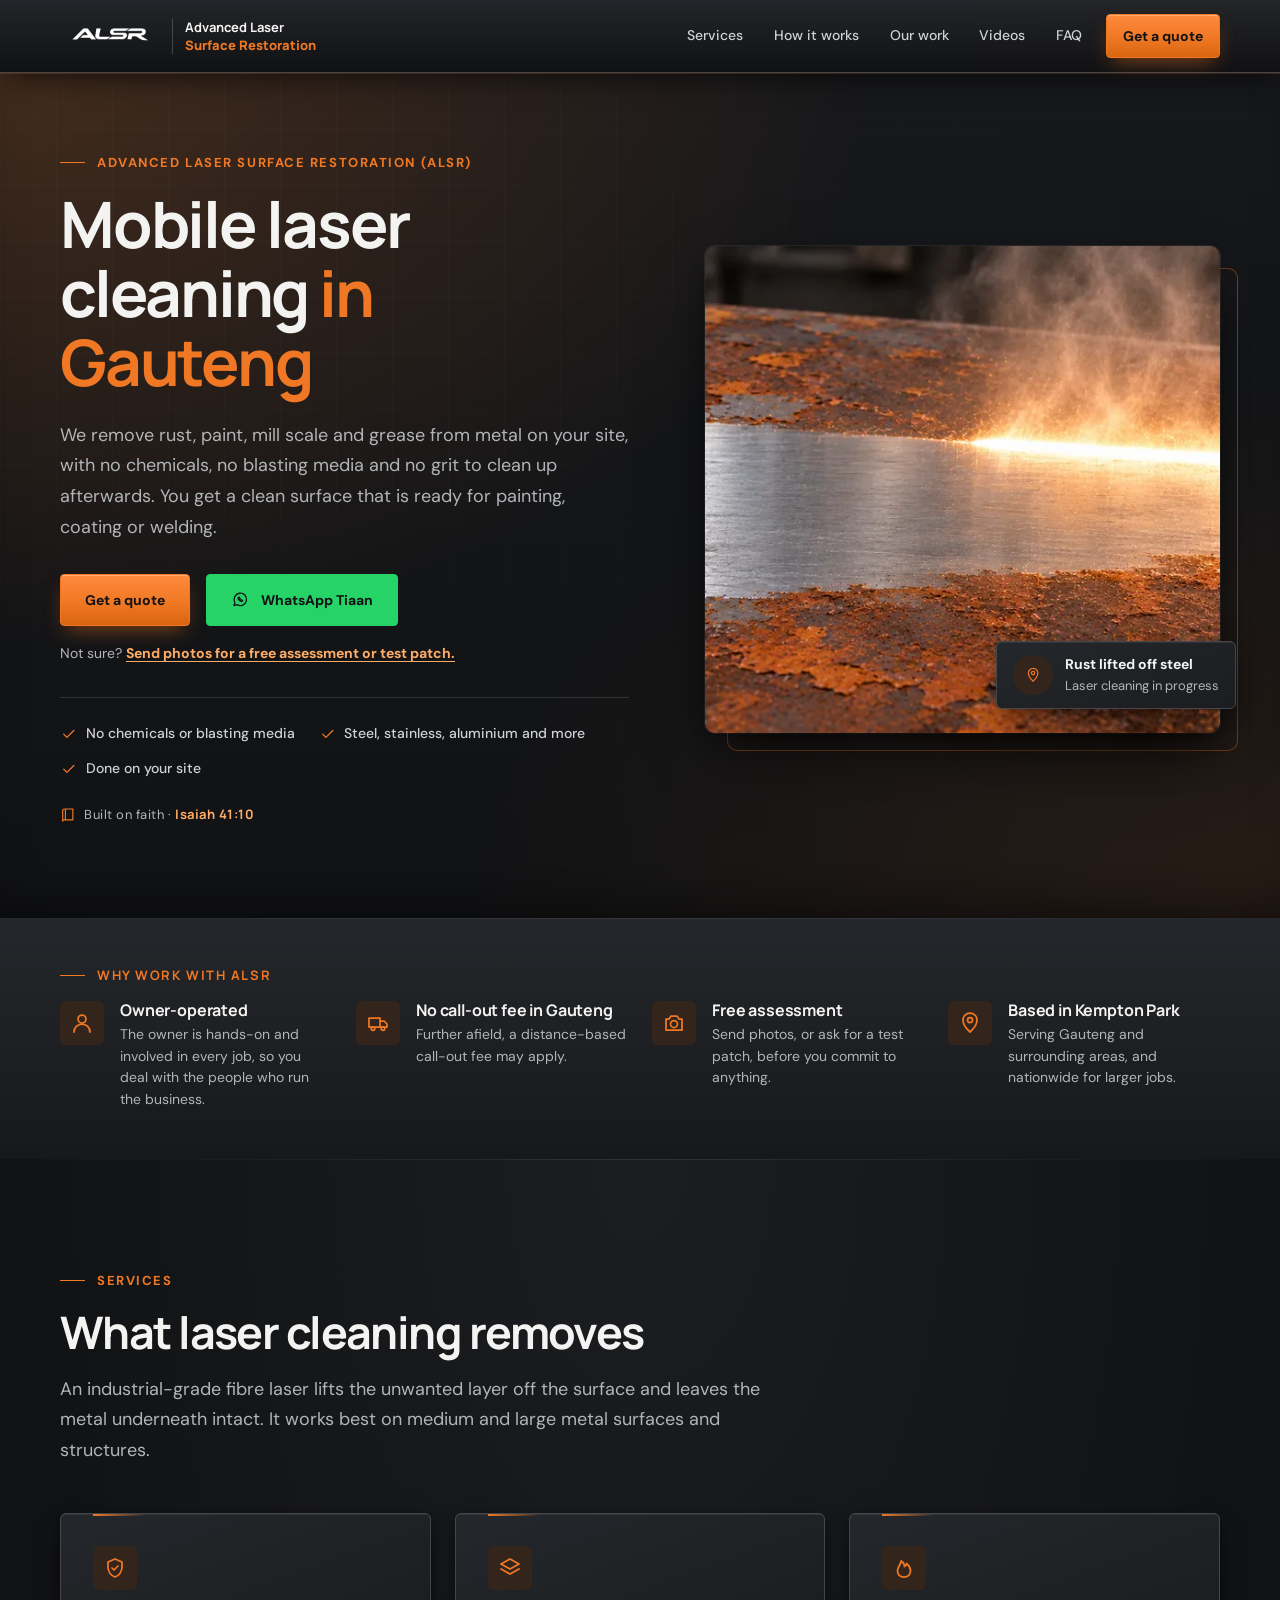
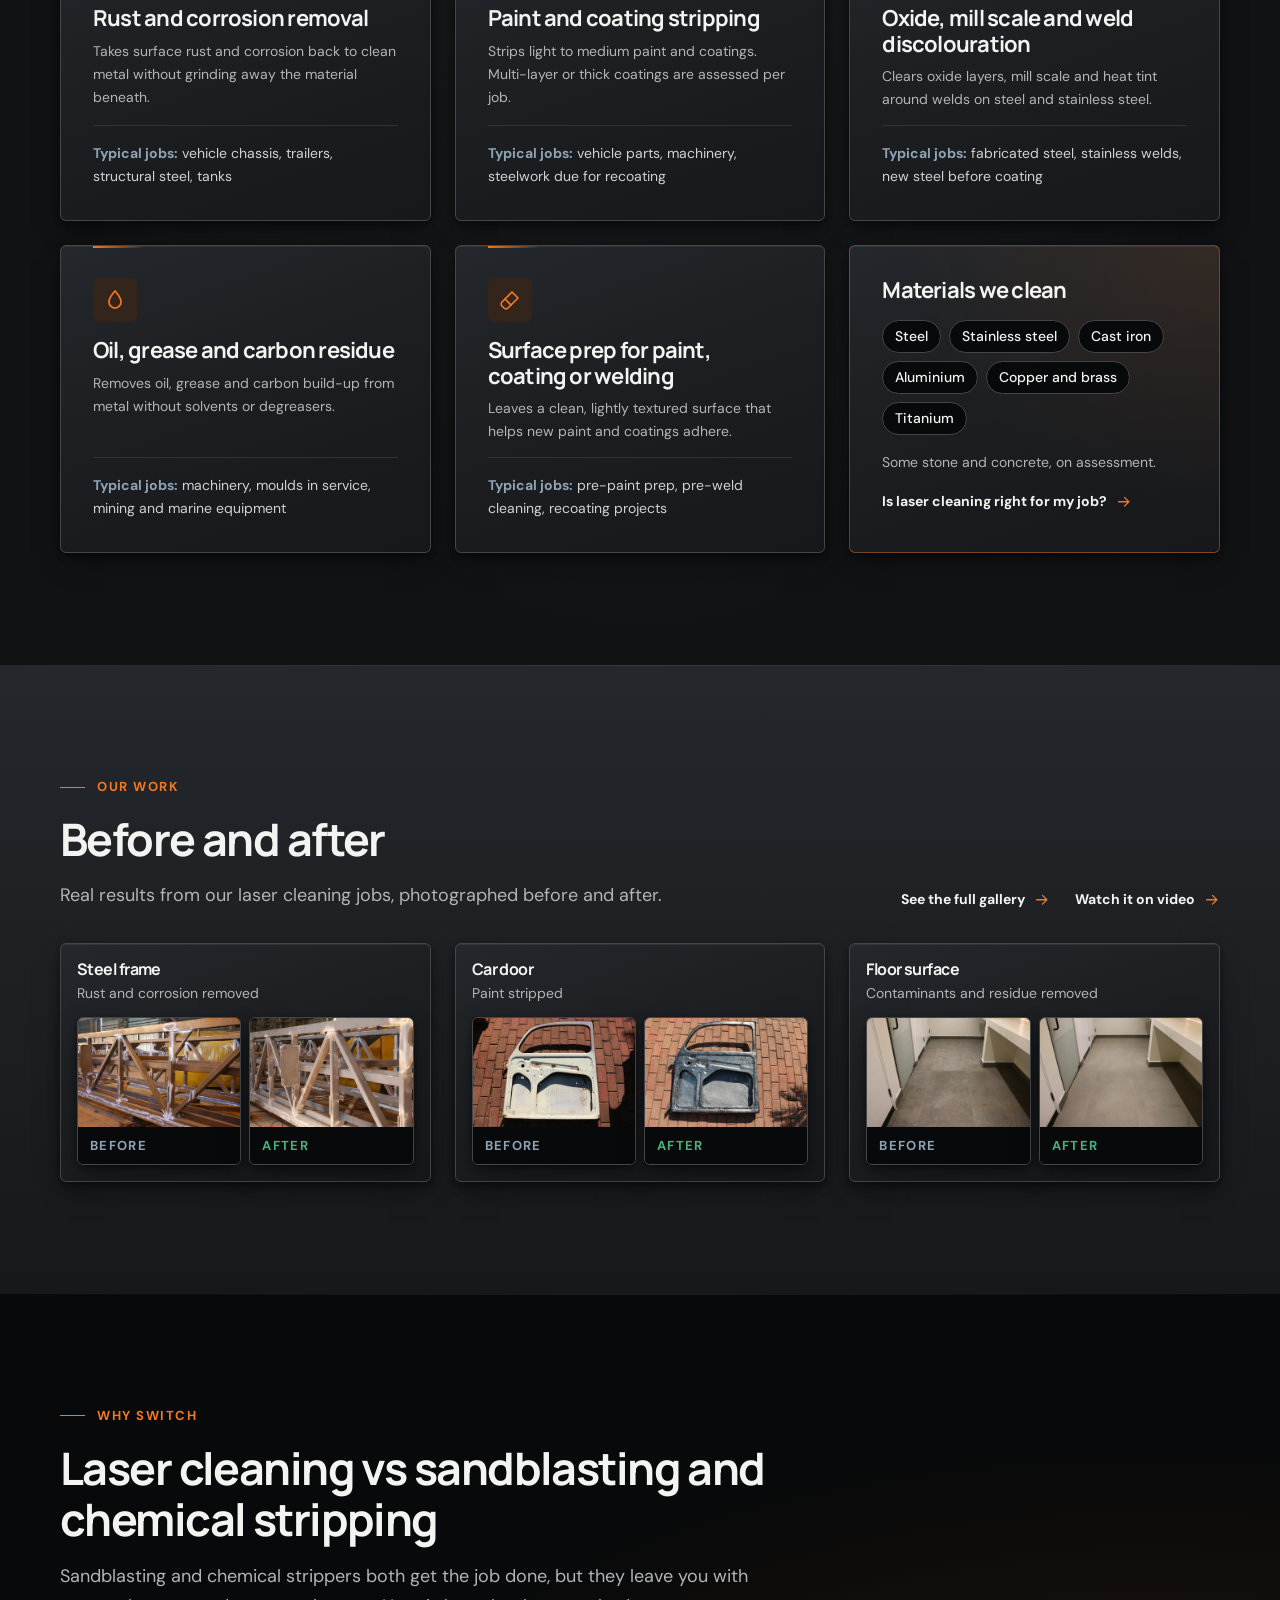
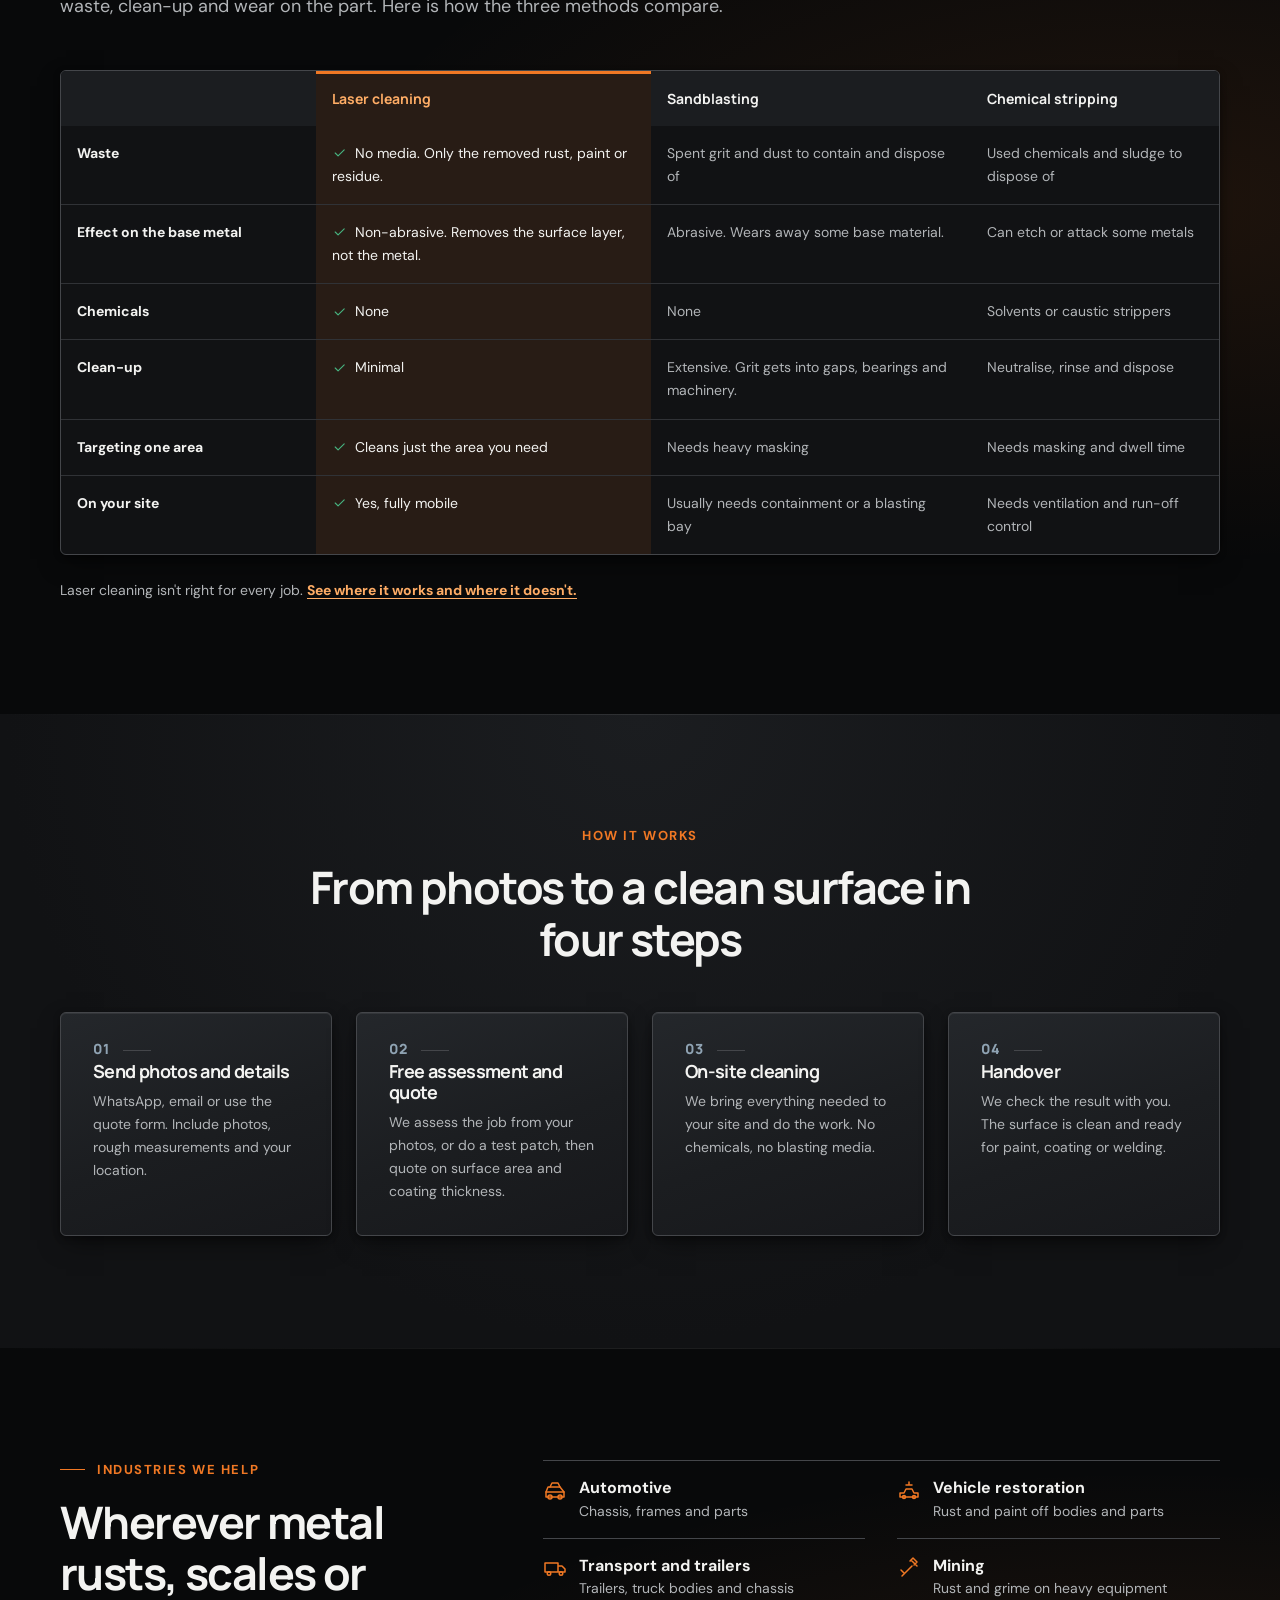
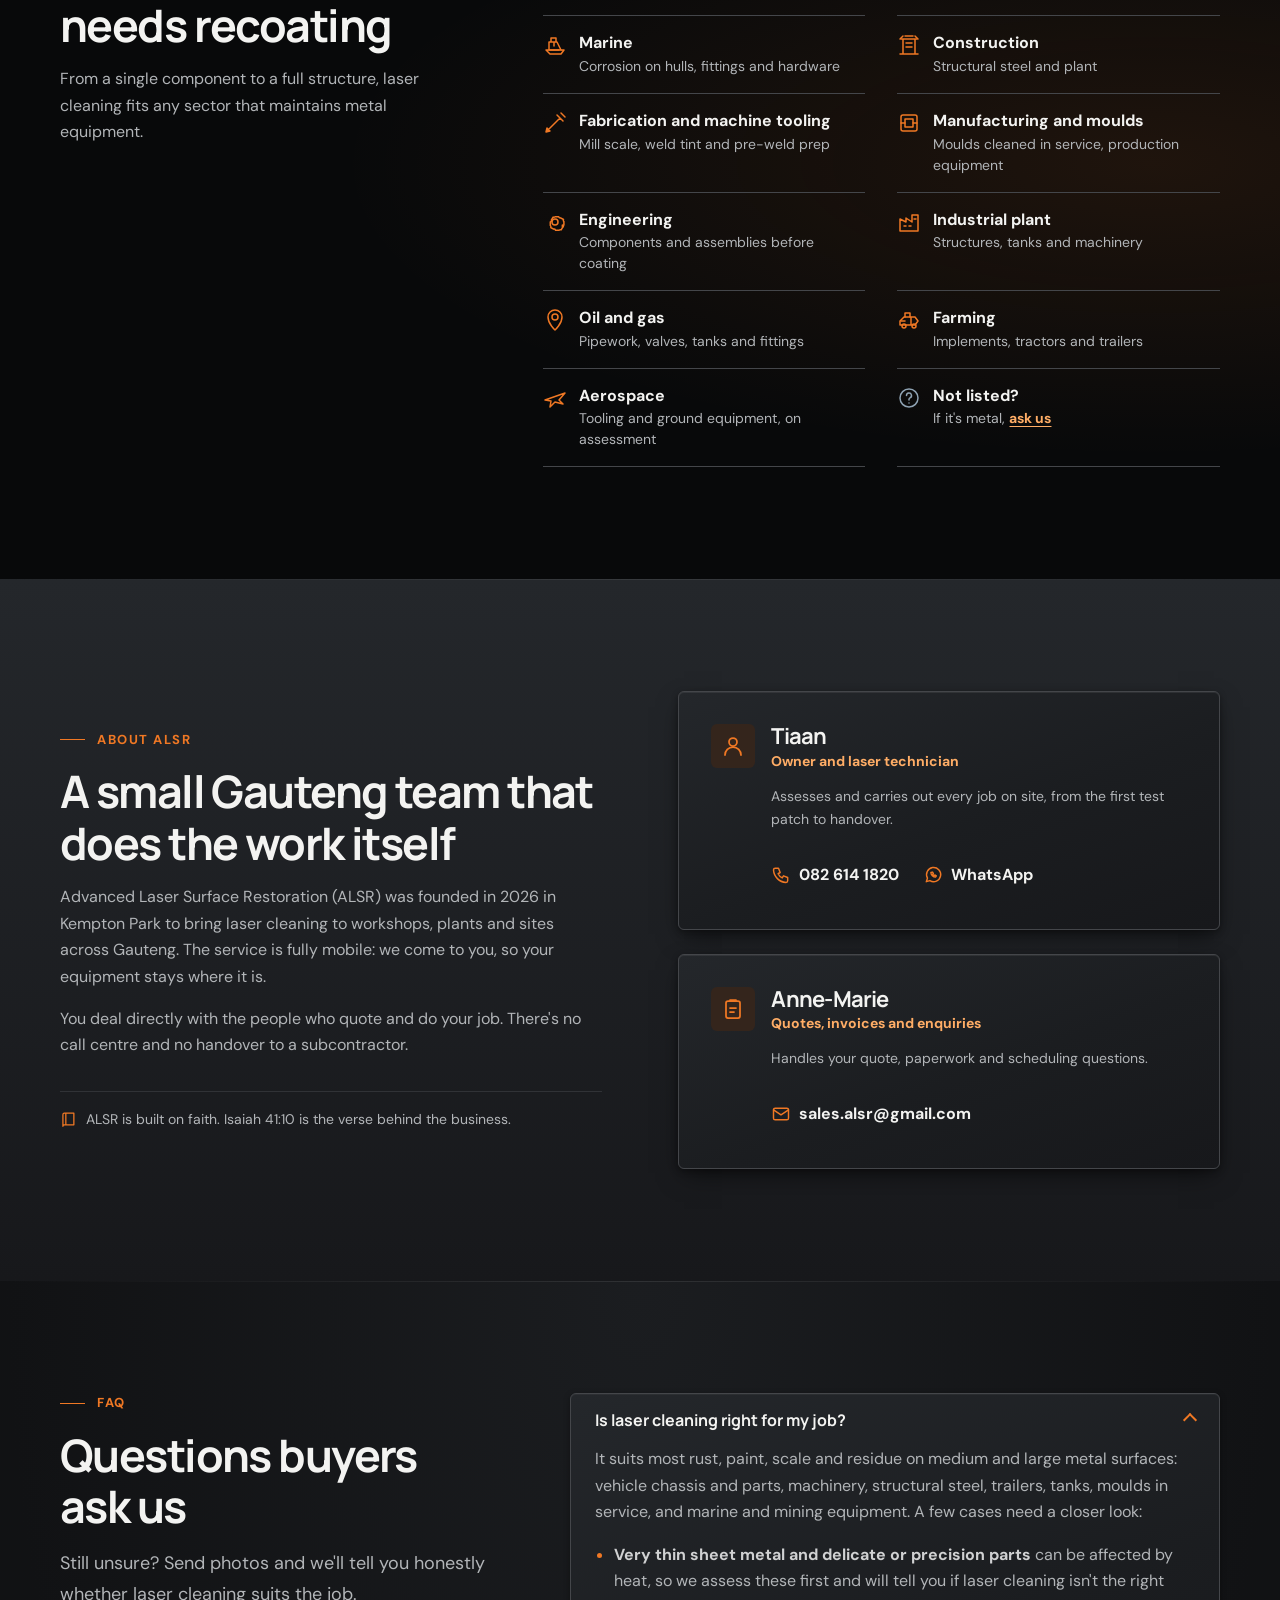
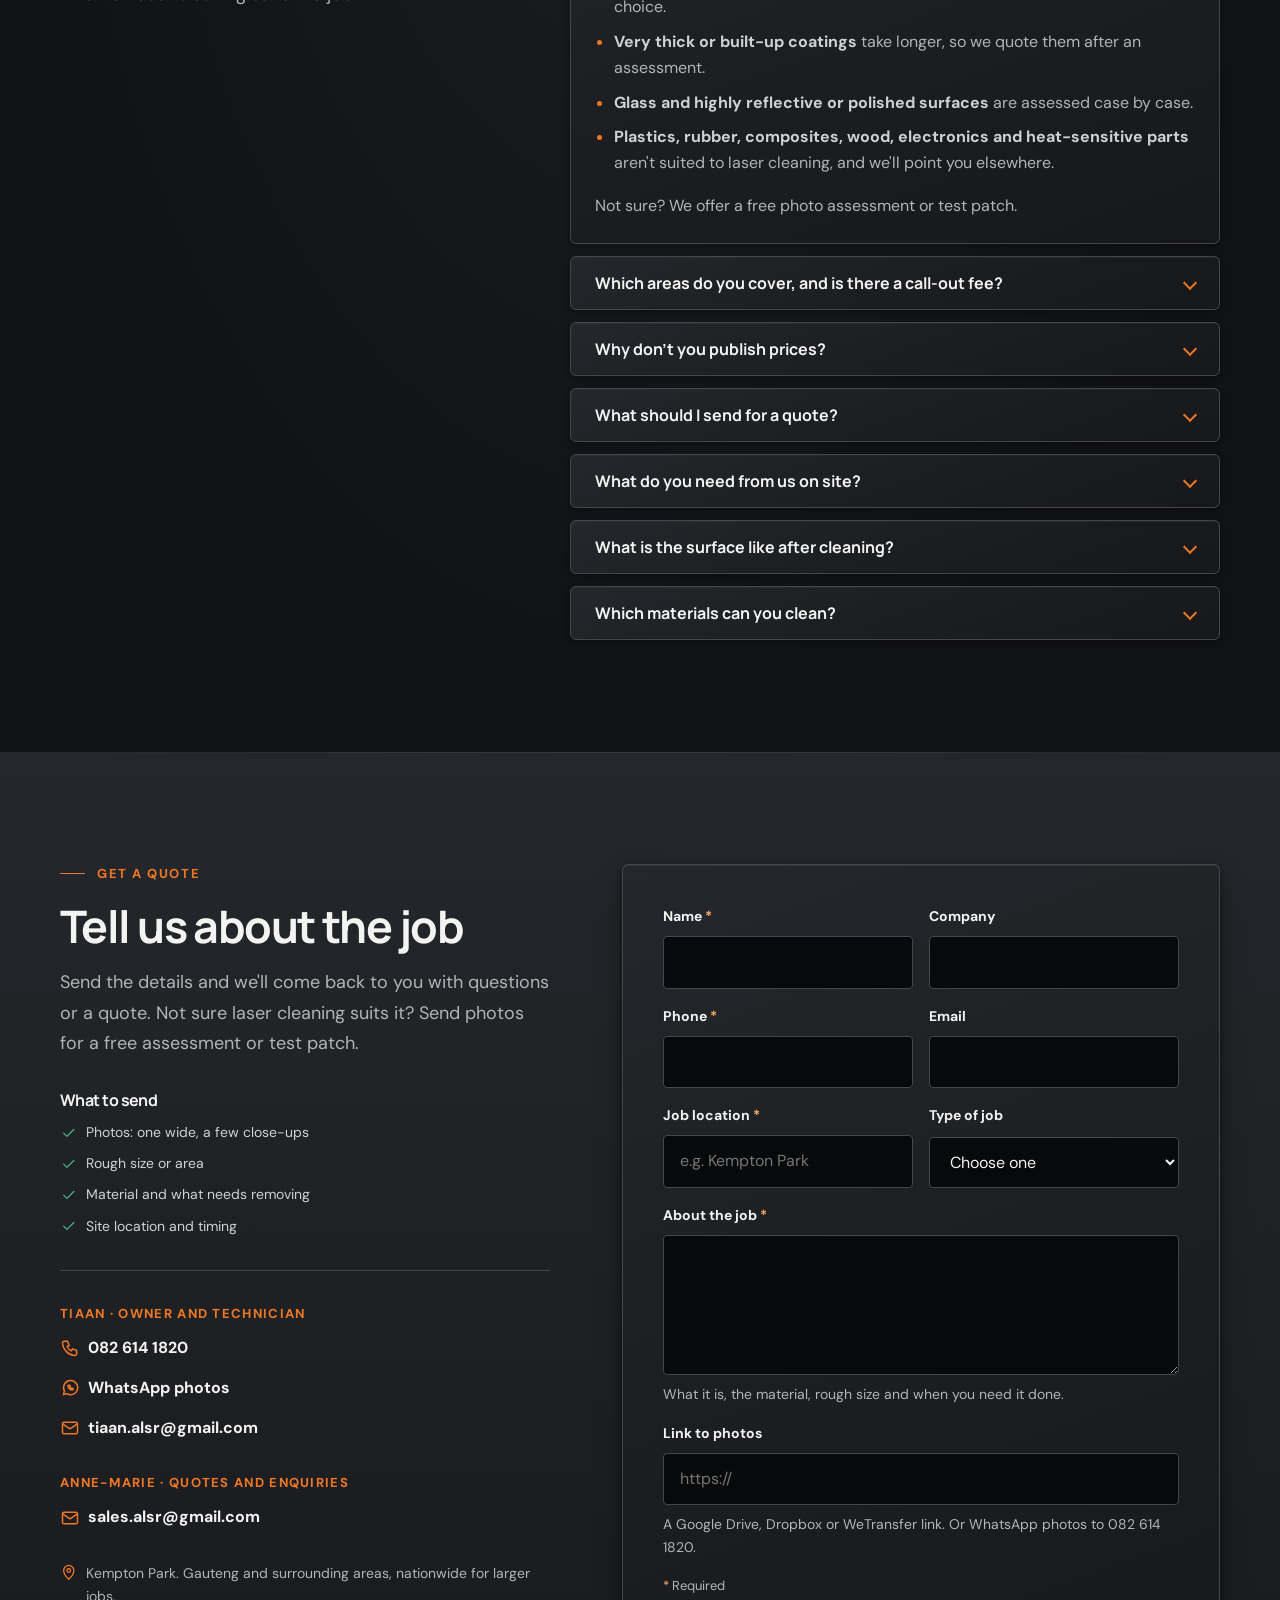
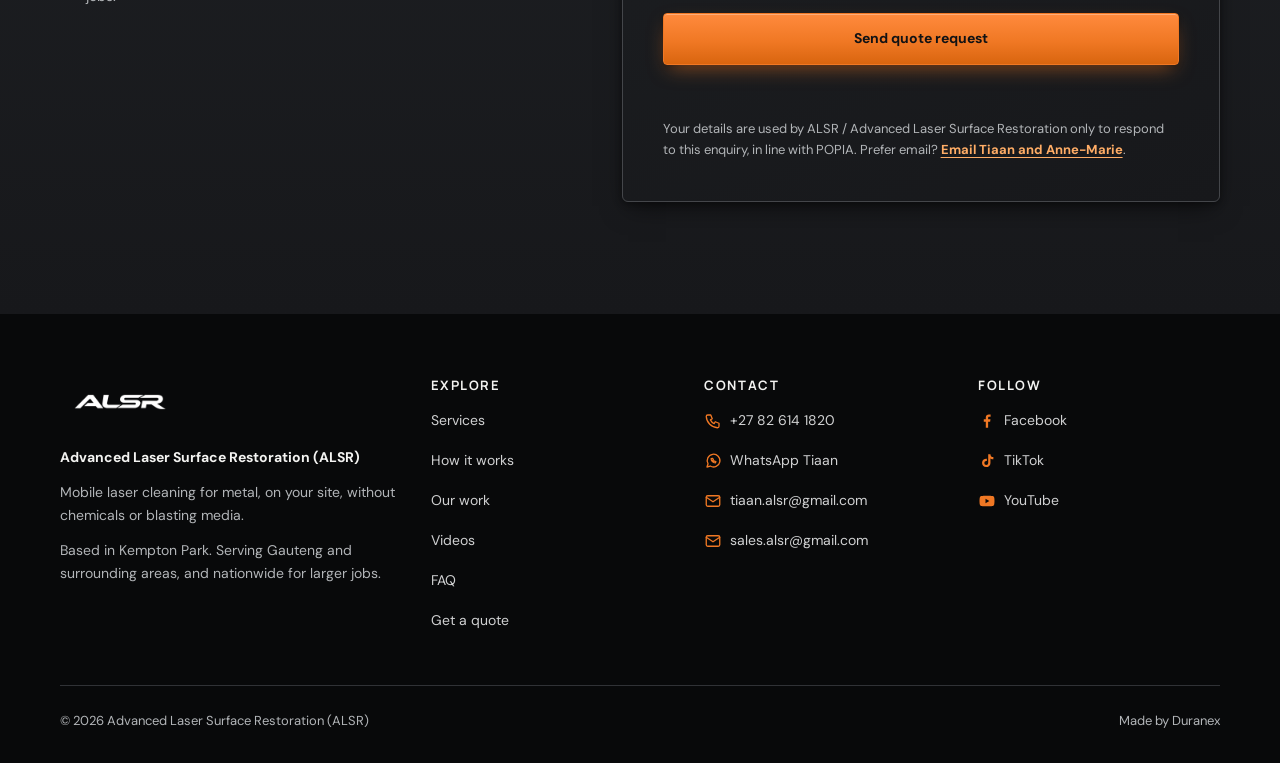
==== commit 1ee8667c: "Hero: WhatsApp button replaces call button Co-Authored-By: Claude Sonnet 5.5 <noreply@anthropic.com>" ====
--- a/index.html
+++ b/index.html
@@ -246,8 +246,8 @@
             </p>
             <div class="button-row">
               <a class="button" href="#contact">Get a quote</a>
-              <a class="button button--ghost" href="tel:+27826141820">
-                <svg class="icon" aria-hidden="true"><use href="#i-phone" /></svg>Call 082 614 1820
+              <a class="button button--whatsapp" href="https://wa.me/27826141820" target="_blank" rel="noopener noreferrer">
+                <svg class="icon" aria-hidden="true"><use href="#i-whatsapp" /></svg>WhatsApp Tiaan
               </a>
             </div>
             <p class="hero-helper">Not sure? <a href="#contact">Send photos for a free assessment or test patch.</a></p>
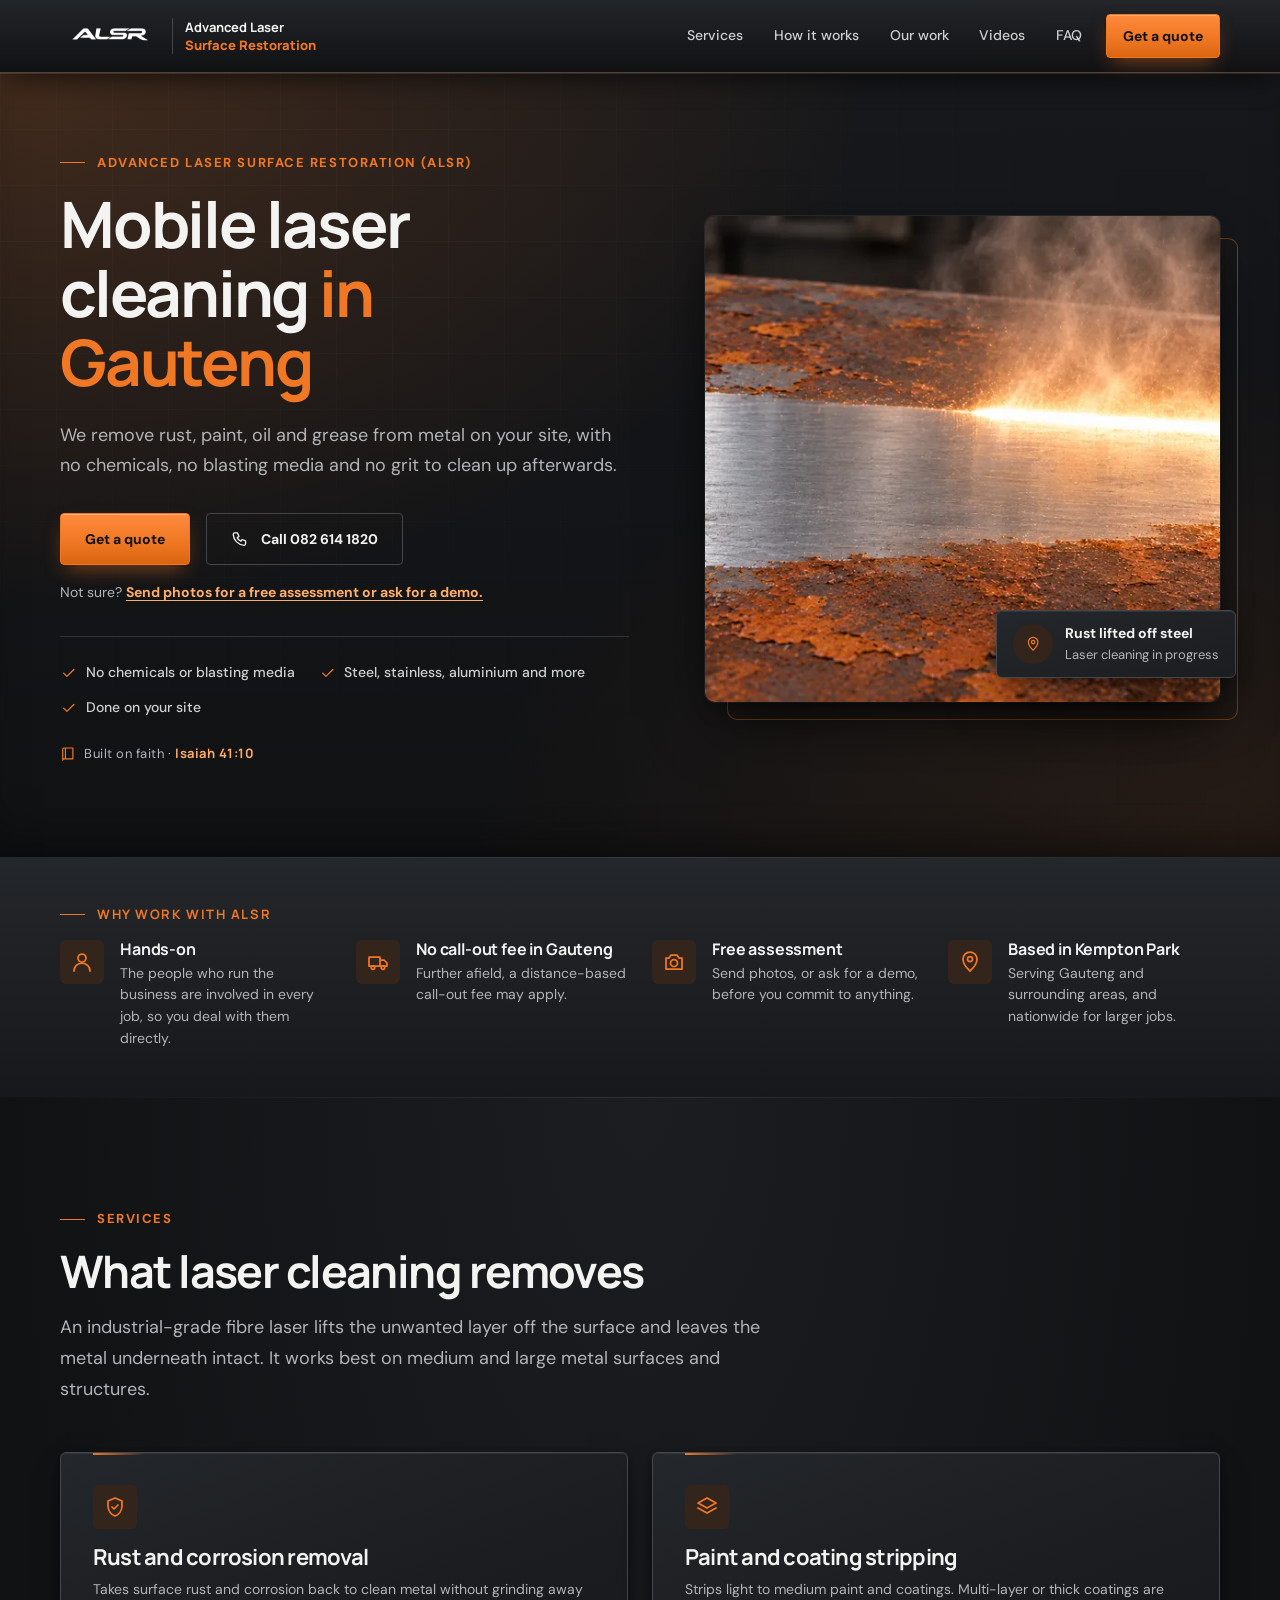
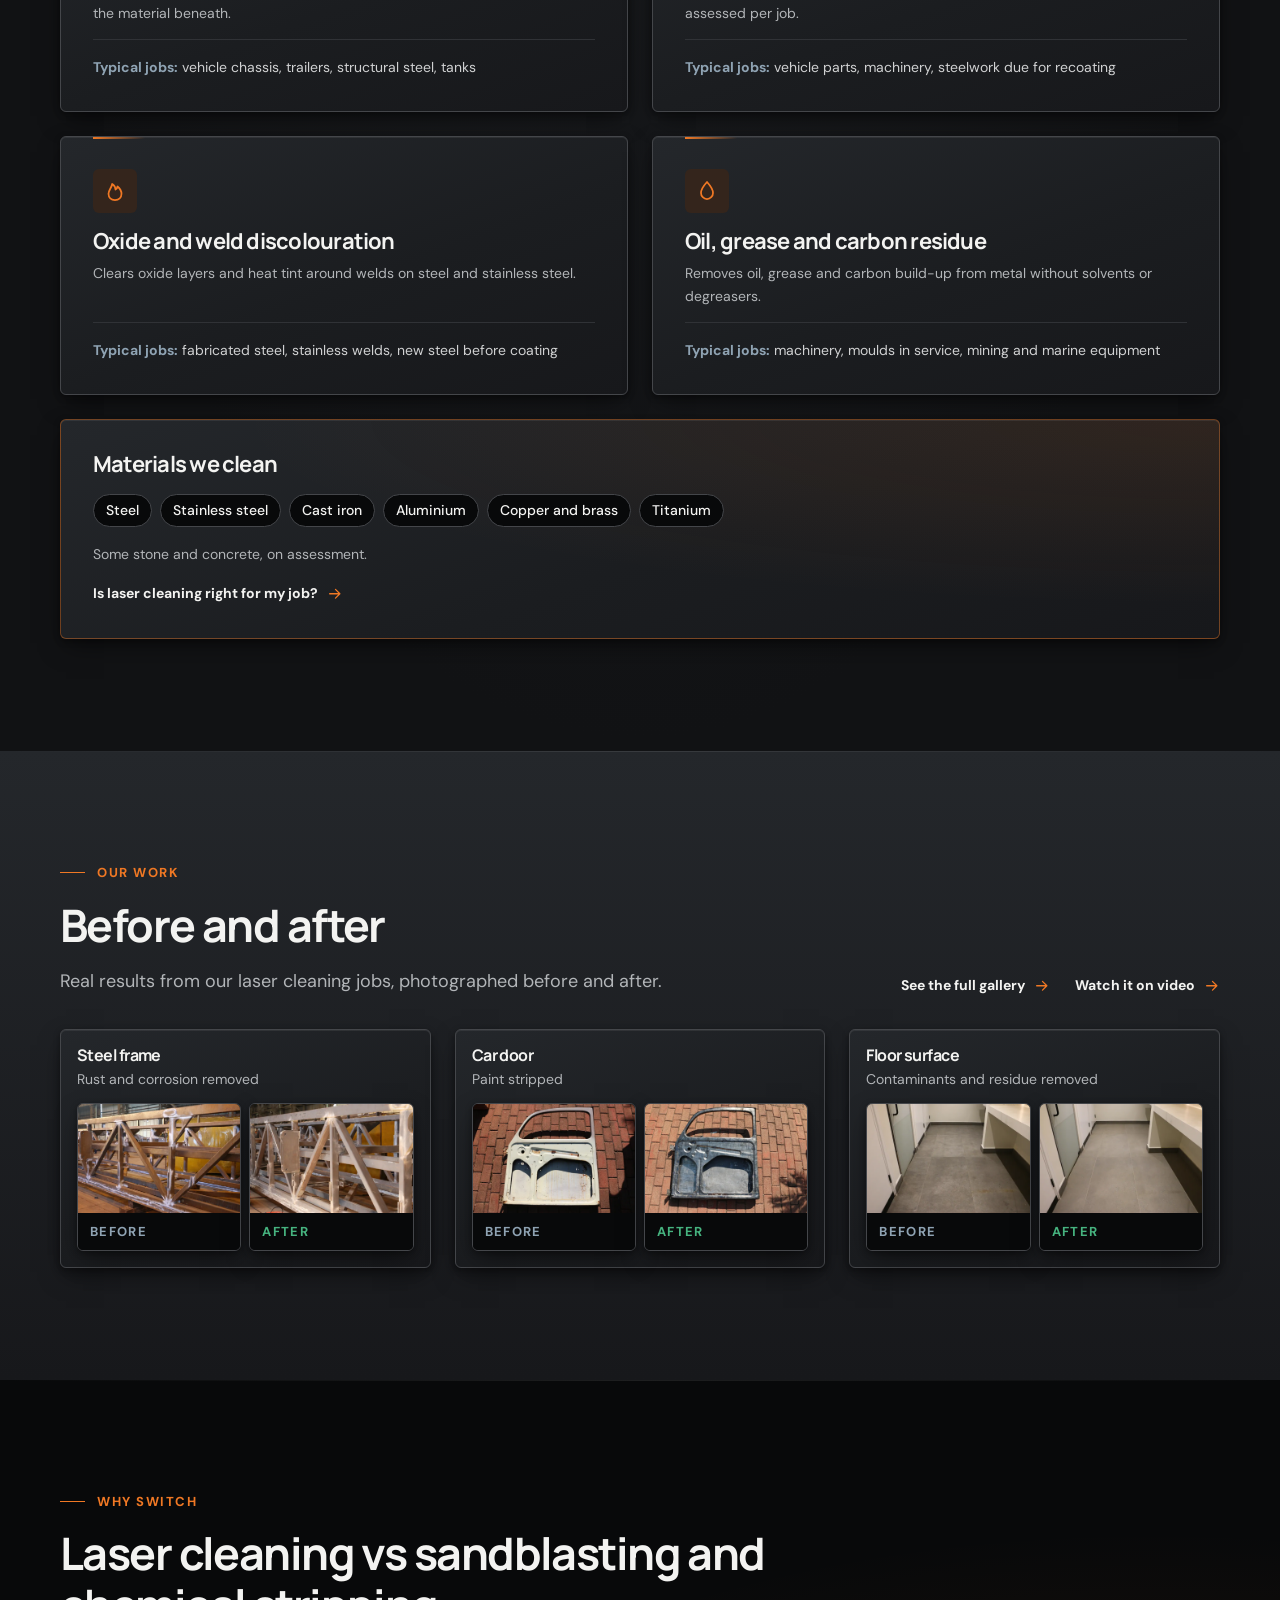
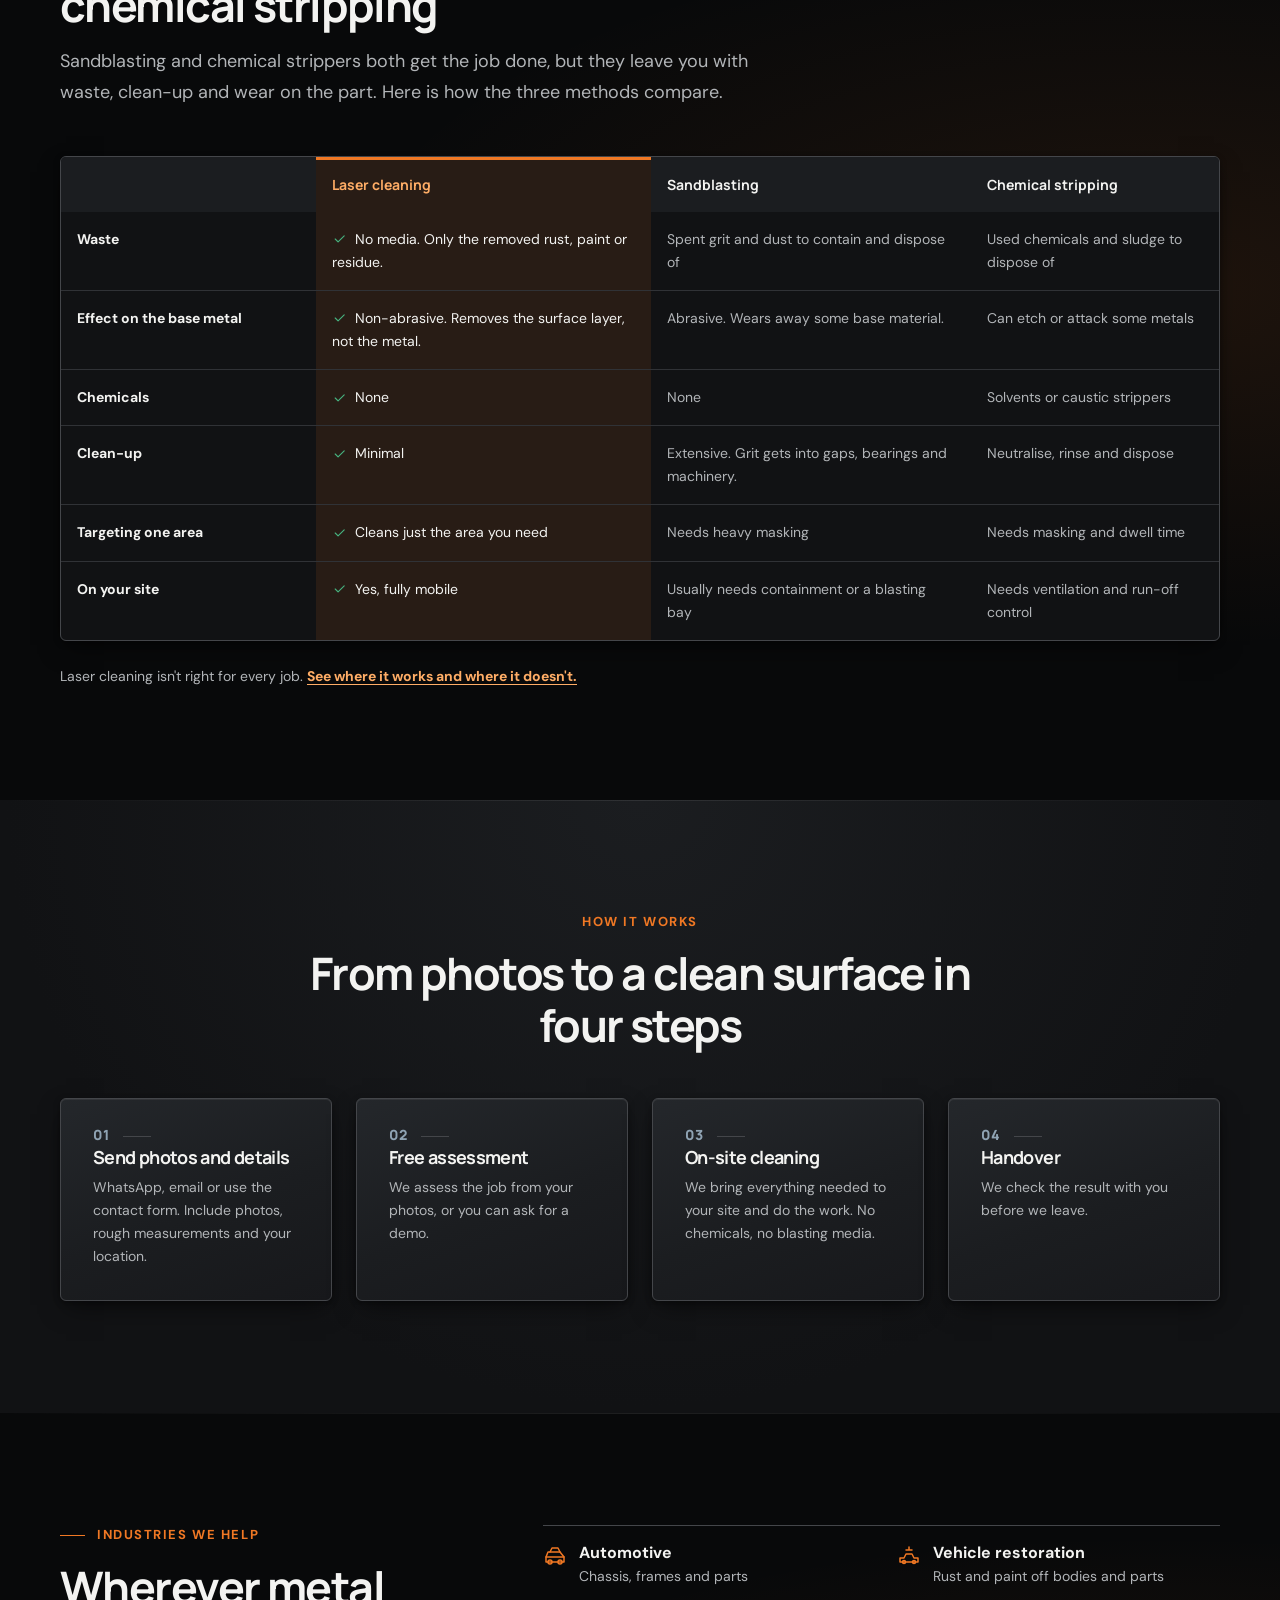
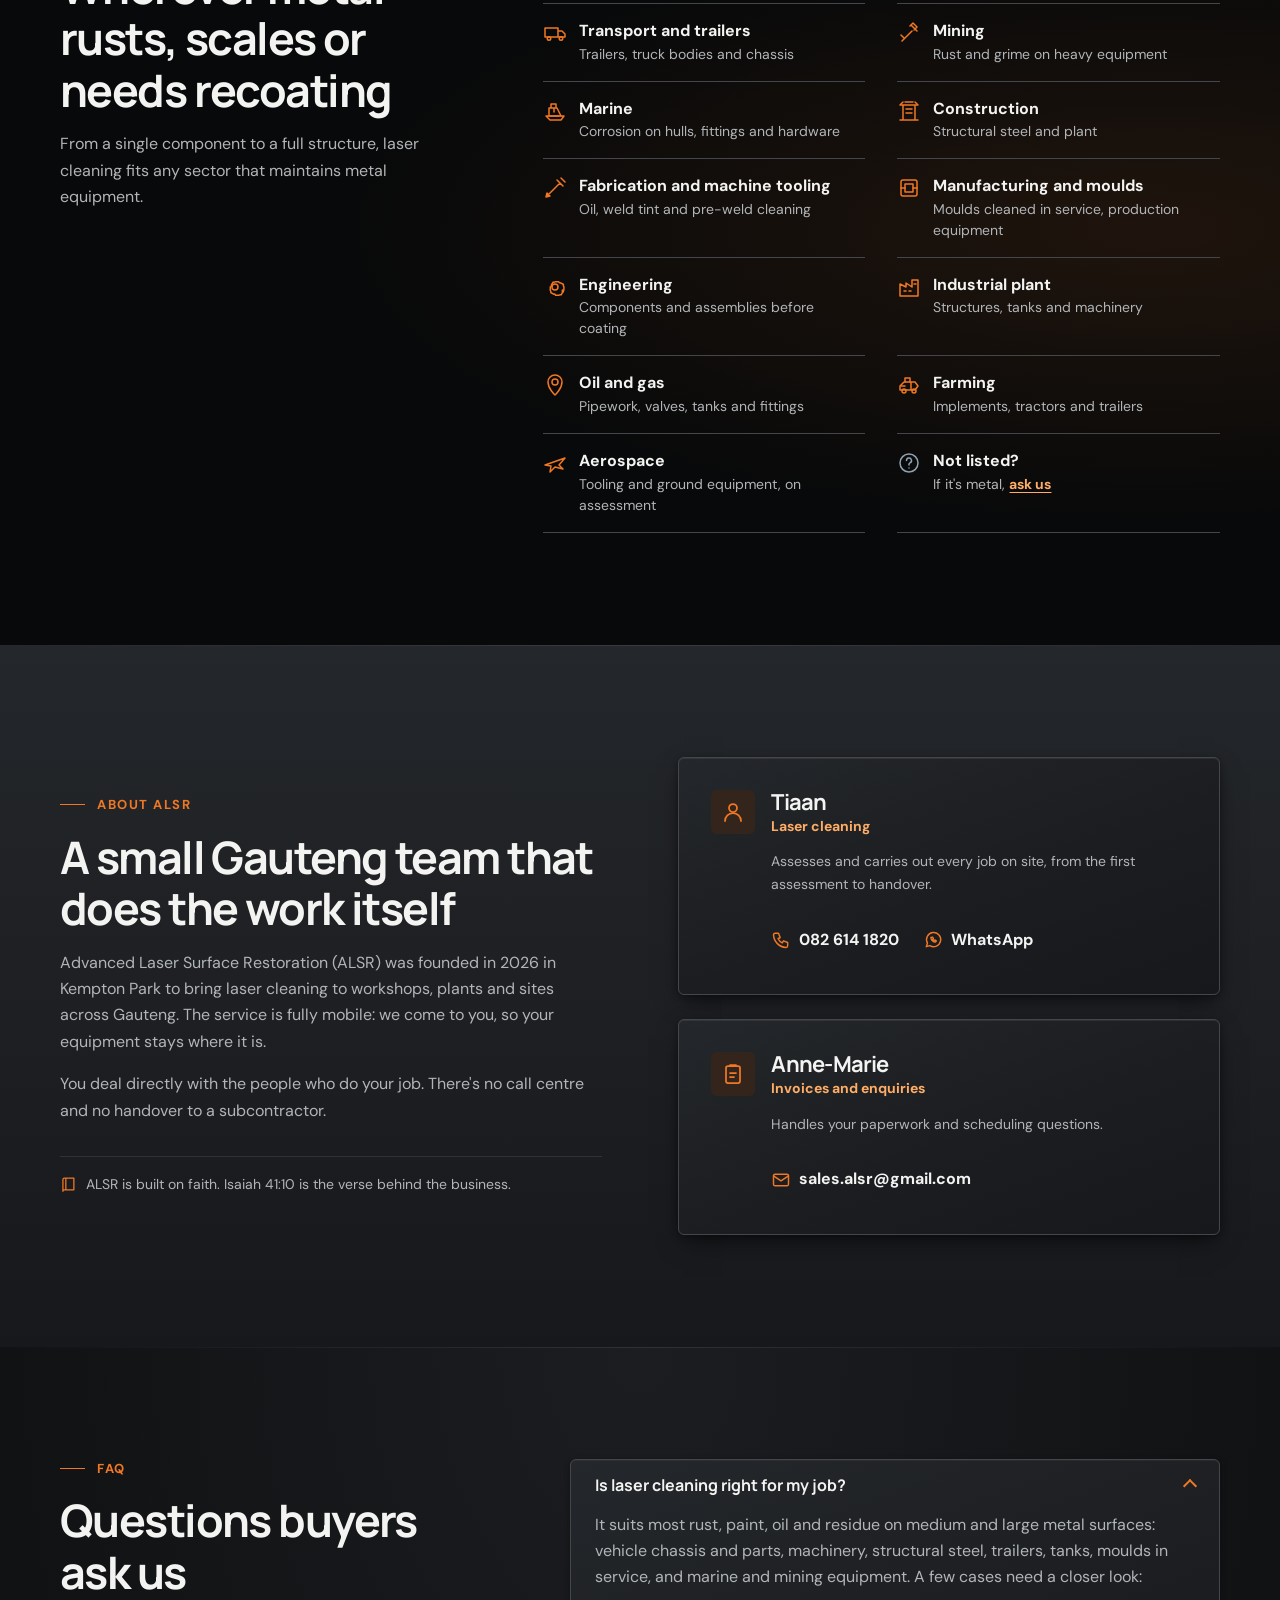
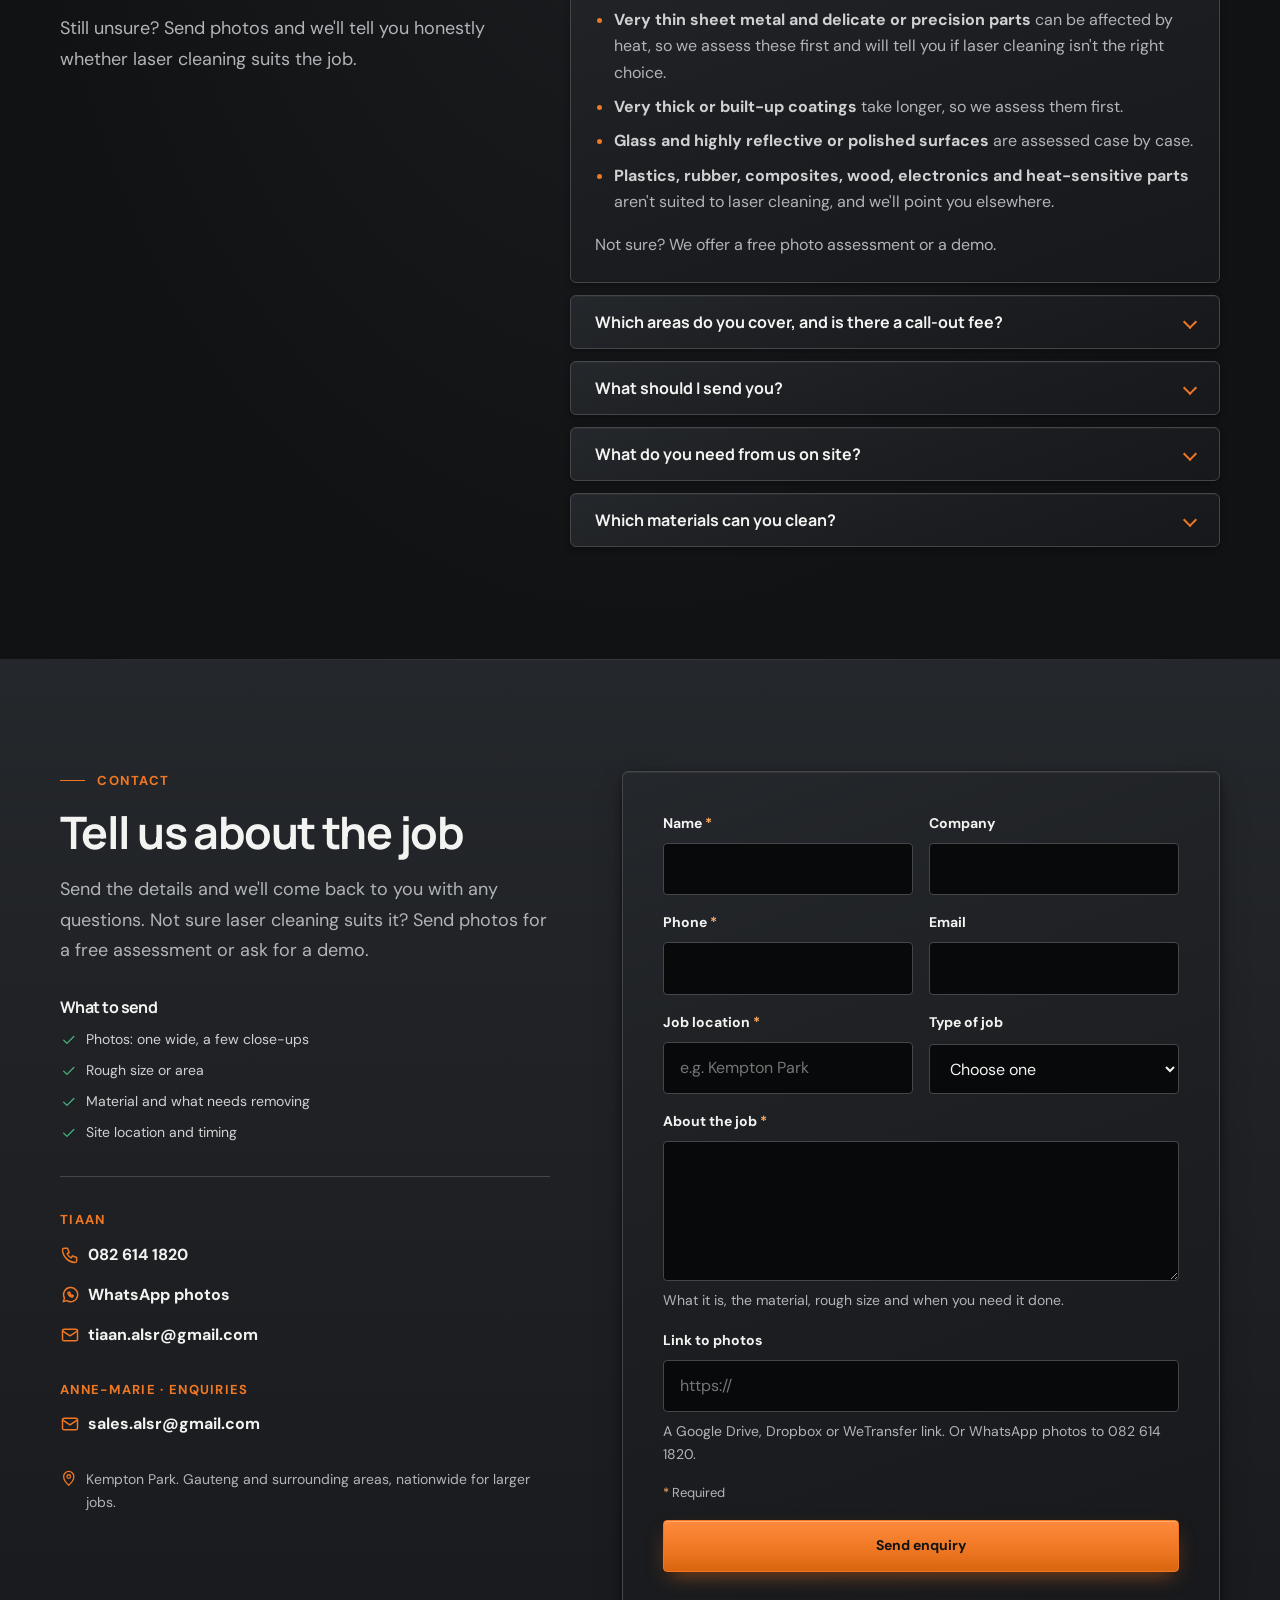
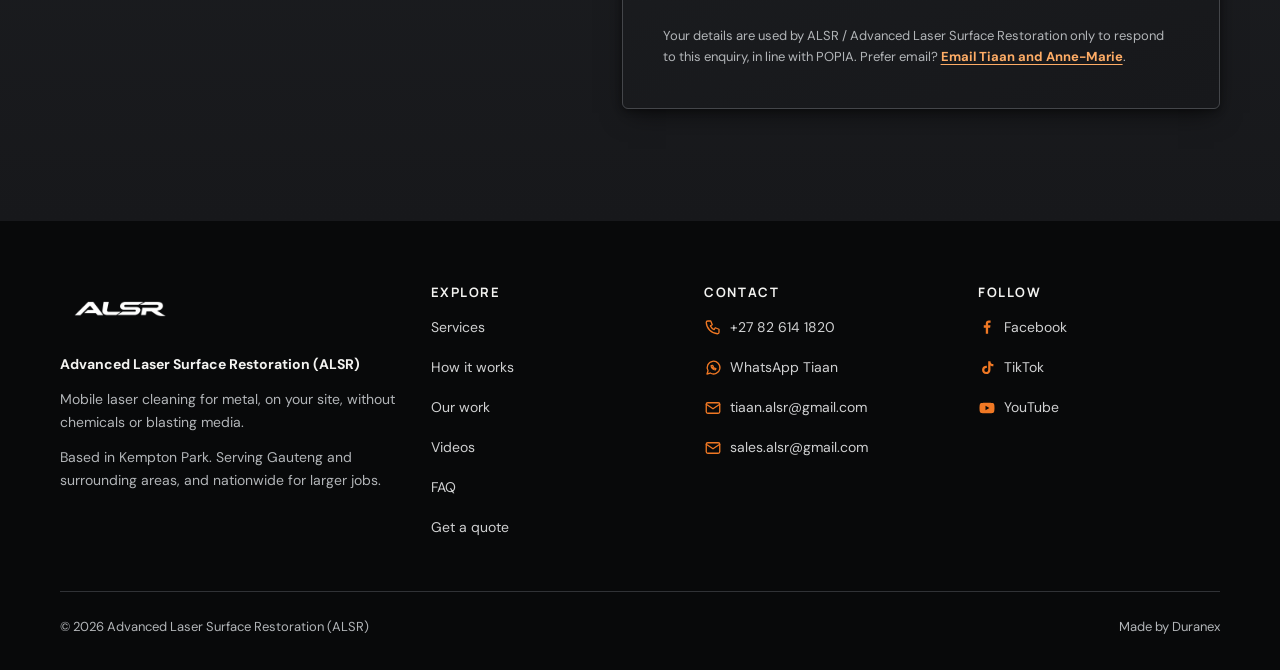
==== commit 29deb983: "Content updates: demo wording, remove surface-prep card, quoting and owner copy, mobile step fix, dr" ====
--- a/index.html
+++ b/index.html
@@ -3,14 +3,14 @@
   <head>
     <meta charset="UTF-8" />
     <meta name="viewport" content="width=device-width, initial-scale=1.0" />
-    <meta name="description" content="Mobile laser cleaning in Gauteng. ALSR removes rust, paint, mill scale and grease from metal on your site. No chemicals. Free photo assessment." />
+    <meta name="description" content="Mobile laser cleaning in Gauteng. ALSR removes rust, paint, oil and grease from metal on your site. No chemicals. Free photo assessment." />
     <meta name="theme-color" content="#111214" />
     <meta name="color-scheme" content="dark" />
     <meta property="og:type" content="website" />
     <meta property="og:locale" content="en_ZA" />
     <meta property="og:site_name" content="Advanced Laser Surface Restoration (ALSR)" />
     <meta property="og:title" content="Mobile laser cleaning in Gauteng | ALSR" />
-    <meta property="og:description" content="Mobile laser cleaning in Gauteng. ALSR removes rust, paint, mill scale and grease from metal on your site. No chemicals. Free photo assessment." />
+    <meta property="og:description" content="Mobile laser cleaning in Gauteng. ALSR removes rust, paint, oil and grease from metal on your site. No chemicals. Free photo assessment." />
     <meta property="og:url" content="https://alsr-sa.com/" />
     <meta property="og:image" content="https://alsr-sa.com/assets/img/brand/og-image.jpg" />
     <meta property="og:image:width" content="1200" />
@@ -18,7 +18,7 @@
     <meta property="og:image:alt" content="Before and after laser cleaning of a rusted steel frame. ALSR, mobile laser cleaning in Gauteng." />
     <meta name="twitter:card" content="summary_large_image" />
     <meta name="twitter:title" content="Mobile laser cleaning in Gauteng | ALSR" />
-    <meta name="twitter:description" content="Mobile laser cleaning in Gauteng. ALSR removes rust, paint, mill scale and grease from metal on your site. No chemicals. Free photo assessment." />
+    <meta name="twitter:description" content="Mobile laser cleaning in Gauteng. ALSR removes rust, paint, oil and grease from metal on your site. No chemicals. Free photo assessment." />
     <meta name="twitter:image" content="https://alsr-sa.com/assets/img/brand/og-image.jpg" />
     <meta name="twitter:image:alt" content="Before and after laser cleaning of a rusted steel frame. ALSR, mobile laser cleaning in Gauteng." />
     <title>Laser Cleaning in Gauteng | Rust &amp; Paint Removal | ALSR</title>
@@ -27,7 +27,6 @@
     <link rel="icon" type="image/png" sizes="96x96" href="favicon/favicon-96x96.png" />
     <link rel="shortcut icon" href="favicon.ico" />
     <link rel="apple-touch-icon" sizes="180x180" href="favicon/apple-touch-icon.png" />
-    <link rel="manifest" href="favicon/site.webmanifest" />
     <link rel="preload" as="image" href="assets/img/work/hero-laser-cleaning-860.webp" imagesrcset="assets/img/work/hero-laser-cleaning-560.webp 560w, assets/img/work/hero-laser-cleaning-860.webp 860w" imagesizes="(max-width: 900px) 92vw, 560px" fetchpriority="high" />
     <link rel="preload" href="assets/fonts/manrope-latin.woff2" as="font" type="font/woff2" crossorigin />
     <link rel="preload" href="assets/fonts/dm-sans-latin.woff2" as="font" type="font/woff2" crossorigin />
@@ -42,7 +41,7 @@
       "url": "https://alsr-sa.com/",
       "logo": "https://alsr-sa.com/assets/img/brand/logo-white.webp",
       "image": "https://alsr-sa.com/assets/img/brand/og-image.jpg",
-      "description": "Mobile laser cleaning for metal in Gauteng and South Africa: rust, paint, mill scale and residue removed on site, with no chemicals or blasting media.",
+      "description": "Mobile laser cleaning for metal in Gauteng and South Africa: rust, paint, oil and residue removed on site, with no chemicals or blasting media.",
       "telephone": "+27826141820",
       "email": "tiaan.alsr@gmail.com",
       "foundingDate": "2026",
@@ -65,8 +64,7 @@
       "knowsAbout": [
         "Laser cleaning",
         "Rust removal",
-        "Paint removal",
-        "Surface preparation"
+        "Paint removal"
       ],
       "contactPoint": [
         {
@@ -98,7 +96,7 @@
           "name": "Is laser cleaning right for my job?",
           "acceptedAnswer": {
             "@type": "Answer",
-            "text": "It suits most rust, paint, scale and residue on medium and large metal surfaces: vehicle chassis and parts, machinery, structural steel, trailers, tanks, moulds in service, and marine and mining equipment. A few cases need a closer look: Very thin sheet metal and delicate or precision parts can be affected by heat, so we assess these first and will tell you if laser cleaning isn't the right choice. Very thick or built-up coatings take longer, so we quote them after an assessment. Glass and highly reflective or polished surfaces are assessed case by case. Plastics, rubber, composites, wood, electronics and heat-sensitive parts aren't suited to laser cleaning, and we'll point you elsewhere. Not sure? We offer a free photo assessment or test patch."
+            "text": "It suits most rust, paint, oil and residue on medium and large metal surfaces: vehicle chassis and parts, machinery, structural steel, trailers, tanks, moulds in service, and marine and mining equipment. A few cases need a closer look: Very thin sheet metal and delicate or precision parts can be affected by heat, so we assess these first and will tell you if laser cleaning isn't the right choice. Very thick or built-up coatings take longer, so we assess them first. Glass and highly reflective or polished surfaces are assessed case by case. Plastics, rubber, composites, wood, electronics and heat-sensitive parts aren't suited to laser cleaning, and we'll point you elsewhere. Not sure? We offer a free photo assessment or a demo."
           }
         },
         {
@@ -106,23 +104,15 @@
           "name": "Which areas do you cover, and is there a call-out fee?",
           "acceptedAnswer": {
             "@type": "Answer",
-            "text": "We're based in Kempton Park and work across Gauteng and surrounding areas, with no call-out fee in Gauteng. We also travel nationwide for larger jobs. Outside Gauteng, a distance-based call-out fee may apply, and we'll include it in your quote."
+            "text": "We're based in Kempton Park and work across Gauteng and surrounding areas, with no call-out fee in Gauteng. We also travel nationwide for larger jobs. Outside Gauteng, a distance-based call-out fee may apply."
           }
         },
         {
           "@type": "Question",
-          "name": "Why don't you publish prices?",
+          "name": "What should I send you?",
           "acceptedAnswer": {
             "@type": "Answer",
-            "text": "Every job is different. The price depends on the measured surface area and on how thick the rust, paint or contaminant is. Rather than give you a rough number that changes later, we quote each job properly from your photos or a test patch."
-          }
-        },
-        {
-          "@type": "Question",
-          "name": "What should I send for a quote?",
-          "acceptedAnswer": {
-            "@type": "Answer",
-            "text": "Photos of the surface: one wide shot and a few close-ups Approximate size or area to be cleaned The material, if you know it, and what needs removing Where the job is and when you need it done WhatsApp them to 082 614 1820, email them, or use the quote form below."
+            "text": "Photos of the surface: one wide shot and a few close-ups Approximate size or area to be cleaned The material, if you know it, and what needs removing Where the job is and when you need it done WhatsApp them to 082 614 1820, email them, or use the contact form below."
           }
         },
         {
@@ -130,15 +120,7 @@
           "name": "What do you need from us on site?",
           "acceptedAnswer": {
             "@type": "Answer",
-            "text": "Very little. We bring all of our own equipment, including our own power, so you don’t need to supply anything. The one thing we ask: somewhere to park within about 30–40 metres of where the work will be done. If that isn’t possible, tell us when you request your quote and we’ll plan around it."
-          }
-        },
-        {
-          "@type": "Question",
-          "name": "What is the surface like after cleaning?",
-          "acceptedAnswer": {
-            "@type": "Answer",
-            "text": "Clean and lightly textured, which helps new paint and coatings adhere. It's ready for painting, coating or welding. Bare steel starts to rust again when exposed to moisture, so plan to prime or coat it soon after cleaning."
+            "text": "Very little. We bring all of our own equipment, including our own power, so you don’t need to supply anything. The one thing we ask: somewhere to park within about 30–40 metres of where the work will be done. If that isn’t possible, tell us when you get in touch and we’ll plan around it."
           }
         },
         {
@@ -240,17 +222,16 @@
             <p class="eyebrow">Advanced Laser Surface Restoration (ALSR)</p>
             <h1 id="hero-title">Mobile laser cleaning <em>in Gauteng</em></h1>
             <p class="hero-description">
-              We remove rust, paint, mill scale and grease from metal on your site, with no chemicals,
-              no blasting media and no grit to clean up afterwards. You get a clean surface that is
-              ready for painting, coating or welding.
+              We remove rust, paint, oil and grease from metal on your site, with no chemicals,
+              no blasting media and no grit to clean up afterwards.
             </p>
             <div class="button-row">
               <a class="button" href="#contact">Get a quote</a>
-              <a class="button button--whatsapp" href="https://wa.me/27826141820" target="_blank" rel="noopener noreferrer">
-                <svg class="icon" aria-hidden="true"><use href="#i-whatsapp" /></svg>WhatsApp Tiaan
+              <a class="button button--ghost" href="tel:+27826141820">
+                <svg class="icon" aria-hidden="true"><use href="#i-phone" /></svg>Call 082 614 1820
               </a>
             </div>
-            <p class="hero-helper">Not sure? <a href="#contact">Send photos for a free assessment or test patch.</a></p>
+            <p class="hero-helper">Not sure? <a href="#contact">Send photos for a free assessment or ask for a demo.</a></p>
             <ul class="hero-points" aria-label="Service highlights">
               <li><svg class="icon" aria-hidden="true"><use href="#i-check" /></svg>No chemicals or blasting media</li>
               <li><svg class="icon" aria-hidden="true"><use href="#i-check" /></svg>Steel, stainless, aluminium and more</li>
@@ -289,8 +270,8 @@
             <li class="trust-item">
               <span class="card-icon" aria-hidden="true"><svg class="icon"><use href="#i-user" /></svg></span>
               <div>
-                <h3>Owner-operated</h3>
-                <p>The owner is hands-on and involved in every job, so you deal with the people who run the business.</p>
+                <h3>Hands-on</h3>
+                <p>The people who run the business are involved in every job, so you deal with them directly.</p>
               </div>
             </li>
             <li class="trust-item">
@@ -304,7 +285,7 @@
               <span class="card-icon" aria-hidden="true"><svg class="icon"><use href="#i-camera" /></svg></span>
               <div>
                 <h3>Free assessment</h3>
-                <p>Send photos, or ask for a test patch, before you commit to anything.</p>
+                <p>Send photos, or ask for a demo, before you commit to anything.</p>
               </div>
             </li>
             <li class="trust-item">
@@ -344,8 +325,8 @@
             </article>
             <article class="card service-card">
               <div class="card-icon" aria-hidden="true"><svg class="icon"><use href="#i-flame" /></svg></div>
-              <h3>Oxide, mill scale and weld discolouration</h3>
-              <p>Clears oxide layers, mill scale and heat tint around welds on steel and stainless steel.</p>
+              <h3>Oxide and weld discolouration</h3>
+              <p>Clears oxide layers and heat tint around welds on steel and stainless steel.</p>
               <p class="service-jobs"><strong>Typical jobs:</strong> fabricated steel, stainless welds, new steel before coating</p>
             </article>
             <article class="card service-card">
@@ -353,12 +334,6 @@
               <h3>Oil, grease and carbon residue</h3>
               <p>Removes oil, grease and carbon build-up from metal without solvents or degreasers.</p>
               <p class="service-jobs"><strong>Typical jobs:</strong> machinery, moulds in service, mining and marine equipment</p>
-            </article>
-            <article class="card service-card">
-              <div class="card-icon" aria-hidden="true"><svg class="icon"><use href="#i-brush" /></svg></div>
-              <h3>Surface prep for paint, coating or welding</h3>
-              <p>Leaves a clean, lightly textured surface that helps new paint and coatings adhere.</p>
-              <p class="service-jobs"><strong>Typical jobs:</strong> pre-paint prep, pre-weld cleaning, recoating projects</p>
             </article>
             <aside class="card materials-card" aria-labelledby="materials-title">
               <h3 id="materials-title">Materials we clean</h3>
@@ -504,12 +479,12 @@
             <li class="card step">
               <span class="step-number" aria-hidden="true">01</span>
               <h3>Send photos and details</h3>
-              <p>WhatsApp, email or use the quote form. Include photos, rough measurements and your location.</p>
+              <p>WhatsApp, email or use the contact form. Include photos, rough measurements and your location.</p>
             </li>
             <li class="card step">
               <span class="step-number" aria-hidden="true">02</span>
-              <h3>Free assessment and quote</h3>
-              <p>We assess the job from your photos, or do a test patch, then quote on surface area and coating thickness.</p>
+              <h3>Free assessment</h3>
+              <p>We assess the job from your photos, or you can ask for a demo.</p>
             </li>
             <li class="card step">
               <span class="step-number" aria-hidden="true">03</span>
@@ -519,7 +494,7 @@
             <li class="card step">
               <span class="step-number" aria-hidden="true">04</span>
               <h3>Handover</h3>
-              <p>We check the result with you. The surface is clean and ready for paint, coating or welding.</p>
+              <p>We check the result with you before we leave.</p>
             </li>
           </ol>
         </div>
@@ -540,7 +515,7 @@
             <li class="industry-item"><svg viewBox="0 0 24 24" aria-hidden="true"><path d="m14 4 6 6M5 20l10-10m-8 7-3-3m9-9 3-3 4 4-3 3"/></svg><div><strong>Mining</strong><span>Rust and grime on heavy equipment</span></div></li>
             <li class="industry-item"><svg viewBox="0 0 24 24" aria-hidden="true"><path d="M3 17h18l-3 4H7l-4-4Z"/><path d="M6 17V9h8l4 8M8 9V5h5v4m-2 0v4m-5 4h10"/></svg><div><strong>Marine</strong><span>Corrosion on hulls, fittings and hardware</span></div></li>
             <li class="industry-item"><svg viewBox="0 0 24 24" aria-hidden="true"><path d="M3 21h18M6 21V6h12v15M4 6h16M8 3h8M9 10h6m-6 4h6"/><path d="m3 6 3-3m15 3-3-3"/></svg><div><strong>Construction</strong><span>Structural steel and plant</span></div></li>
-            <li class="industry-item"><svg viewBox="0 0 24 24" aria-hidden="true"><path d="M4 20 17 7m-3-3 6 6m-2-8 4 4M3 21l4-1-3-3-1 4Z"/></svg><div><strong>Fabrication and machine tooling</strong><span>Mill scale, weld tint and pre-weld prep</span></div></li>
+            <li class="industry-item"><svg viewBox="0 0 24 24" aria-hidden="true"><path d="M4 20 17 7m-3-3 6 6m-2-8 4 4M3 21l4-1-3-3-1 4Z"/></svg><div><strong>Fabrication and machine tooling</strong><span>Oil, weld tint and pre-weld cleaning</span></div></li>
             <li class="industry-item"><svg viewBox="0 0 24 24" aria-hidden="true"><rect x="4" y="4" width="16" height="16" rx="2"/><path d="M8 8h8v8H8z"/><path d="M4 12h4m8 0h4"/></svg><div><strong>Manufacturing and moulds</strong><span>Moulds cleaned in service, production equipment</span></div></li>
             <li class="industry-item"><svg viewBox="0 0 24 24" aria-hidden="true"><circle cx="12" cy="12" r="3"/><path d="M19.4 15a1.7 1.7 0 0 0 .3 1.9l.1.1-1.7 2.9-.2-.1a1.7 1.7 0 0 0-1.8.4l-.1.1h-3.4l-.1-.2a1.7 1.7 0 0 0-1.7-1l-.2.1-2.9-1.7.1-.2a1.7 1.7 0 0 0-.4-1.8l-.1-.1v-3.4l.2-.1a1.7 1.7 0 0 0 1-1.7l-.1-.2 1.7-2.9.2.1a1.7 1.7 0 0 0 1.8-.4l.1-.1h3.4l.1.2a1.7 1.7 0 0 0 1.7 1l.2-.1 2.9 1.7-.1.2a1.7 1.7 0 0 0 .4 1.8l.1.1v3.4l-.2.1a1.7 1.7 0 0 0-.3 1.7Z"/></svg><div><strong>Engineering</strong><span>Components and assemblies before coating</span></div></li>
             <li class="industry-item"><svg viewBox="0 0 24 24" aria-hidden="true"><path d="M3 21V9l6 3V8l6 4V5h6v16H3Z"/><path d="M7 16h2m3 0h2m3-7h2"/></svg><div><strong>Industrial plant</strong><span>Structures, tanks and machinery</span></div></li>
@@ -564,7 +539,7 @@
               we come to you, so your equipment stays where it is.
             </p>
             <p>
-              You deal directly with the people who quote and do your job. There's no call centre and
+              You deal directly with the people who do your job. There's no call centre and
               no handover to a subcontractor.
             </p>
             <!-- TODO client: certifications, safety training or insurance can be added here once confirmed (REDESIGN_PLAN §5.4). -->
@@ -577,8 +552,8 @@
             <article class="card person-card">
               <div class="card-icon" aria-hidden="true"><svg class="icon"><use href="#i-user" /></svg></div>
               <h3>Tiaan</h3>
-              <p class="person-role">Owner and laser technician</p>
-              <p>Assesses and carries out every job on site, from the first test patch to handover.</p>
+              <p class="person-role">Laser cleaning</p>
+              <p>Assesses and carries out every job on site, from the first assessment to handover.</p>
               <ul class="person-links">
                 <li><a href="tel:+27826141820"><svg class="icon" aria-hidden="true"><use href="#i-phone" /></svg>082 614 1820</a></li>
                 <li><a href="https://wa.me/27826141820" target="_blank" rel="noopener noreferrer"><svg class="icon" aria-hidden="true"><use href="#i-whatsapp" /></svg>WhatsApp</a></li>
@@ -587,8 +562,8 @@
             <article class="card person-card">
               <div class="card-icon" aria-hidden="true"><svg class="icon"><use href="#i-clipboard" /></svg></div>
               <h3>Anne-Marie</h3>
-              <p class="person-role">Quotes, invoices and enquiries</p>
-              <p>Handles your quote, paperwork and scheduling questions.</p>
+              <p class="person-role">Invoices and enquiries</p>
+              <p>Handles your paperwork and scheduling questions.</p>
               <ul class="person-links">
                 <li><a href="mailto:sales.alsr@gmail.com"><svg class="icon" aria-hidden="true"><use href="#i-mail" /></svg>sales.alsr@gmail.com</a></li>
               </ul>
@@ -609,30 +584,24 @@
             <details id="faq-fit" open>
               <summary>Is laser cleaning right for my job?</summary>
               <div class="faq-body">
-                <p>It suits most rust, paint, scale and residue on medium and large metal surfaces: vehicle chassis and parts, machinery, structural steel, trailers, tanks, moulds in service, and marine and mining equipment. A few cases need a closer look:</p>
+                <p>It suits most rust, paint, oil and residue on medium and large metal surfaces: vehicle chassis and parts, machinery, structural steel, trailers, tanks, moulds in service, and marine and mining equipment. A few cases need a closer look:</p>
                 <ul>
                   <li><strong>Very thin sheet metal and delicate or precision parts</strong> can be affected by heat, so we assess these first and will tell you if laser cleaning isn't the right choice.</li>
-                  <li><strong>Very thick or built-up coatings</strong> take longer, so we quote them after an assessment.</li>
+                  <li><strong>Very thick or built-up coatings</strong> take longer, so we assess them first.</li>
                   <li><strong>Glass and highly reflective or polished surfaces</strong> are assessed case by case.</li>
                   <li><strong>Plastics, rubber, composites, wood, electronics and heat-sensitive parts</strong> aren't suited to laser cleaning, and we'll point you elsewhere.</li>
                 </ul>
-                <p>Not sure? We offer a free photo assessment or test patch.</p>
+                <p>Not sure? We offer a free photo assessment or a demo.</p>
               </div>
             </details>
             <details>
               <summary>Which areas do you cover, and is there a call-out fee?</summary>
               <div class="faq-body">
-                <p>We're based in Kempton Park and work across Gauteng and surrounding areas, with no call-out fee in Gauteng. We also travel nationwide for larger jobs. Outside Gauteng, a distance-based call-out fee may apply, and we'll include it in your quote.</p>
+                <p>We're based in Kempton Park and work across Gauteng and surrounding areas, with no call-out fee in Gauteng. We also travel nationwide for larger jobs. Outside Gauteng, a distance-based call-out fee may apply.</p>
               </div>
             </details>
             <details>
-              <summary>Why don't you publish prices?</summary>
-              <div class="faq-body">
-                <p>Every job is different. The price depends on the measured surface area and on how thick the rust, paint or contaminant is. Rather than give you a rough number that changes later, we quote each job properly from your photos or a test patch.</p>
-              </div>
-            </details>
-            <details>
-              <summary>What should I send for a quote?</summary>
+              <summary>What should I send you?</summary>
               <div class="faq-body">
                 <ul>
                   <li>Photos of the surface: one wide shot and a few close-ups</li>
@@ -640,20 +609,14 @@
                   <li>The material, if you know it, and what needs removing</li>
                   <li>Where the job is and when you need it done</li>
                 </ul>
-                <p>WhatsApp them to 082 614 1820, email them, or use the quote form below.</p>
+                <p>WhatsApp them to 082 614 1820, email them, or use the contact form below.</p>
               </div>
             </details>
             <details>
               <summary>What do you need from us on site?</summary>
               <div class="faq-body">
                 <p>Very little. We bring all of our own equipment, including our own power, so you don’t need to supply anything.</p>
-                <p>The one thing we ask: somewhere to park within about 30–40 metres of where the work will be done. If that isn’t possible, tell us when you request your quote and we’ll plan around it.</p>
-              </div>
-            </details>
-            <details>
-              <summary>What is the surface like after cleaning?</summary>
-              <div class="faq-body">
-                <p>Clean and lightly textured, which helps new paint and coatings adhere. It's ready for painting, coating or welding. Bare steel starts to rust again when exposed to moisture, so plan to prime or coat it soon after cleaning.</p>
+                <p>The one thing we ask: somewhere to park within about 30–40 metres of where the work will be done. If that isn’t possible, tell us when you get in touch and we’ll plan around it.</p>
               </div>
             </details>
             <details>
@@ -670,9 +633,9 @@
       <section class="section section--surface" id="contact" aria-labelledby="contact-title">
         <div class="container contact-layout">
           <div class="contact-copy">
-            <p class="eyebrow">Get a quote</p>
+            <p class="eyebrow">Contact</p>
             <h2 id="contact-title">Tell us about the job</h2>
-            <p class="lead">Send the details and we'll come back to you with questions or a quote. Not sure laser cleaning suits it? Send photos for a free assessment or test patch.</p>
+            <p class="lead">Send the details and we'll come back to you with any questions. Not sure laser cleaning suits it? Send photos for a free assessment or ask for a demo.</p>
 
             <h3 class="checklist-title">What to send</h3>
             <ul class="checklist">
@@ -684,13 +647,13 @@
 
             <div class="contact-details">
               <div class="contact-person">
-                <span class="contact-label">Tiaan · owner and technician</span>
+                <span class="contact-label">Tiaan</span>
                 <a href="tel:+27826141820"><svg class="icon" aria-hidden="true"><use href="#i-phone" /></svg>082 614 1820</a>
                 <a href="https://wa.me/27826141820" target="_blank" rel="noopener noreferrer"><svg class="icon" aria-hidden="true"><use href="#i-whatsapp" /></svg>WhatsApp photos</a>
                 <a href="mailto:tiaan.alsr@gmail.com"><svg class="icon" aria-hidden="true"><use href="#i-mail" /></svg>tiaan.alsr@gmail.com</a>
               </div>
               <div class="contact-person">
-                <span class="contact-label">Anne-Marie · quotes and enquiries</span>
+                <span class="contact-label">Anne-Marie · enquiries</span>
                 <a href="mailto:sales.alsr@gmail.com"><svg class="icon" aria-hidden="true"><use href="#i-mail" /></svg>sales.alsr@gmail.com</a>
               </div>
               <p class="service-area"><svg class="icon" aria-hidden="true"><use href="#i-pin" /></svg>Kempton Park. Gauteng and surrounding areas, nationwide for larger jobs.</p>
@@ -701,7 +664,7 @@
             <form class="form" action="https://api.web3forms.com/submit" method="POST" data-quote-form>
               <!-- Web3Forms: key is created with Tiaan's inbox (primary recipient). Anne-Marie via CC (if the plan allows) or Gmail forward. -->
               <input type="hidden" name="access_key" value="[[CLIENT: WEB3FORMS_ACCESS_KEY]]" />
-              <input type="hidden" name="subject" value="New quote request from alsr-sa.com" />
+              <input type="hidden" name="subject" value="New enquiry from alsr-sa.com" />
               <input type="hidden" name="from_name" value="ALSR website" />
               <div class="hp-field" aria-hidden="true">
                 <label for="botcheck">Leave this empty</label>
@@ -739,9 +702,8 @@
                     <option value="">Choose one</option>
                     <option>Rust and corrosion removal</option>
                     <option>Paint and coating stripping</option>
-                    <option>Oxide, mill scale or weld discolouration</option>
+                    <option>Oxide or weld discolouration</option>
                     <option>Oil, grease or carbon residue</option>
-                    <option>Surface prep for paint, coating or welding</option>
                     <option>Not sure yet</option>
                   </select>
                 </div>
@@ -758,12 +720,12 @@
               </div>
 
               <p class="form-required"><span aria-hidden="true">*</span> Required</p>
-              <button class="button form-submit" type="submit">Send quote request</button>
+              <button class="button form-submit" type="submit">Send enquiry</button>
               <p class="form-status" role="status" aria-live="polite"></p>
               <p class="form-note">
                 Your details are used by ALSR / Advanced Laser Surface Restoration only to respond to this
                 enquiry, in line with POPIA.
-                Prefer email? <a href="mailto:tiaan.alsr@gmail.com,sales.alsr@gmail.com?subject=Quote%20request">Email Tiaan and Anne-Marie</a>.
+                Prefer email? <a href="mailto:tiaan.alsr@gmail.com,sales.alsr@gmail.com?subject=Enquiry">Email Tiaan and Anne-Marie</a>.
               </p>
             </form>
           </div>
--- a/assets/css/site.css
+++ b/assets/css/site.css
@@ -1412,6 +1412,16 @@
       var(--grad-card);
   }
 
+  @media (min-width: 601px) {
+    .service-grid {
+      grid-template-columns: repeat(2, minmax(0, 1fr));
+    }
+
+    .service-grid .materials-card {
+      grid-column: 1 / -1;
+    }
+  }
+
   .materials-list {
     display: flex;
     flex-wrap: wrap;
@@ -2513,6 +2523,10 @@
       padding: var(--sp-5);
     }
 
+    .card.step:not(.before-after-pair) {
+      padding-top: var(--sp-7);
+    }
+
     .service-card::before {
       left: var(--sp-5);
     }
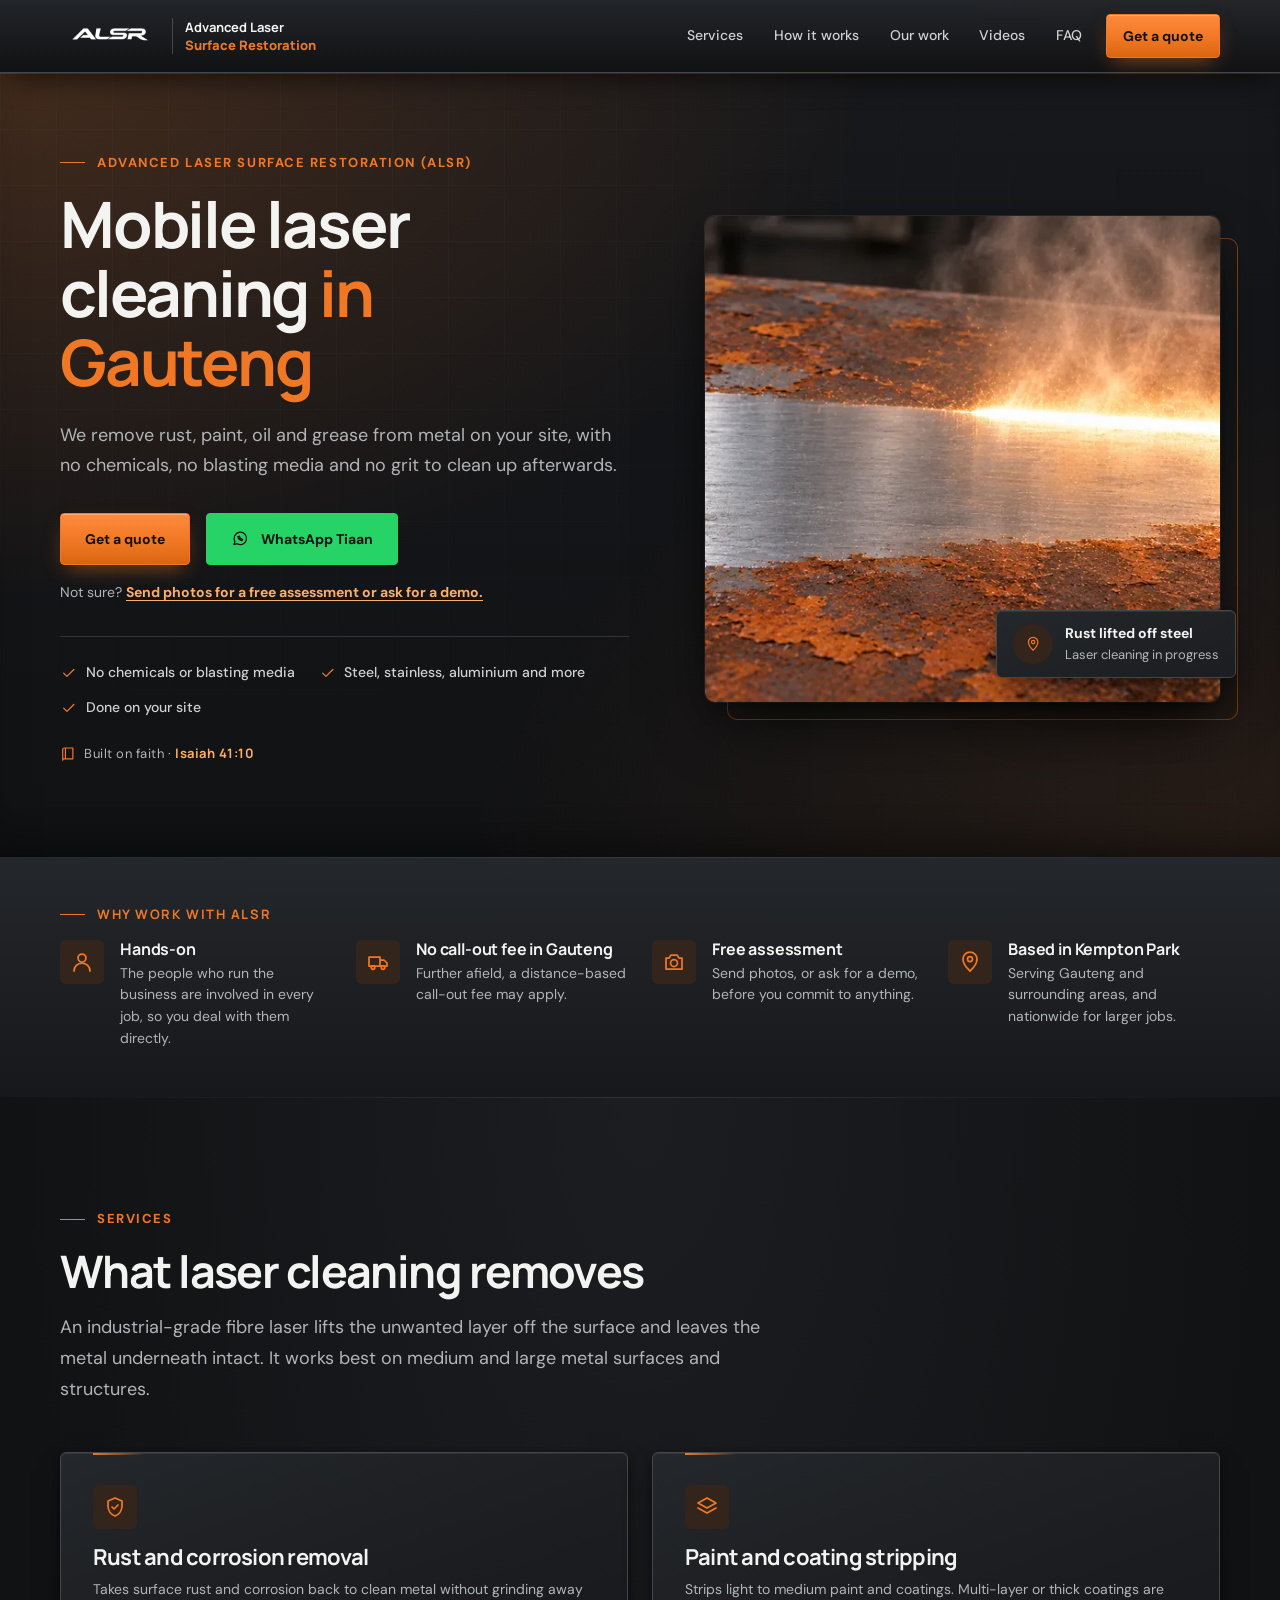
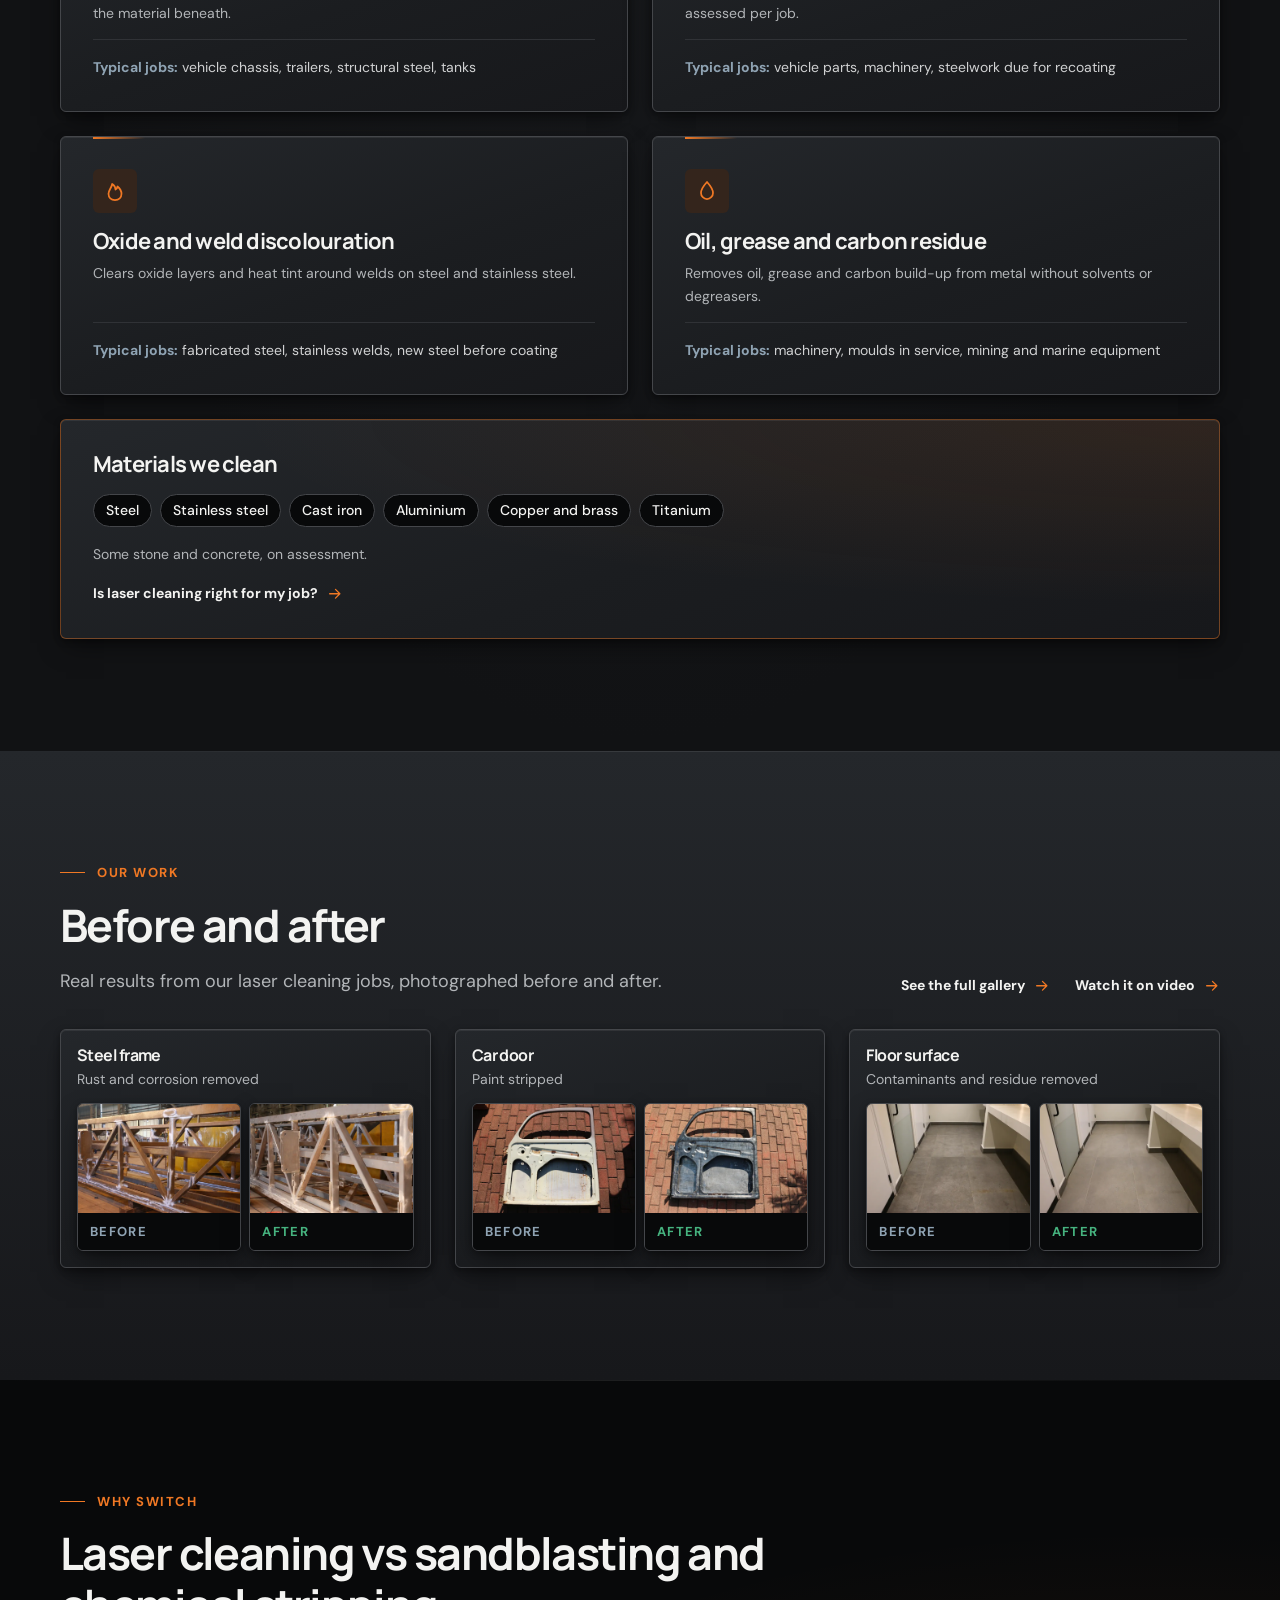
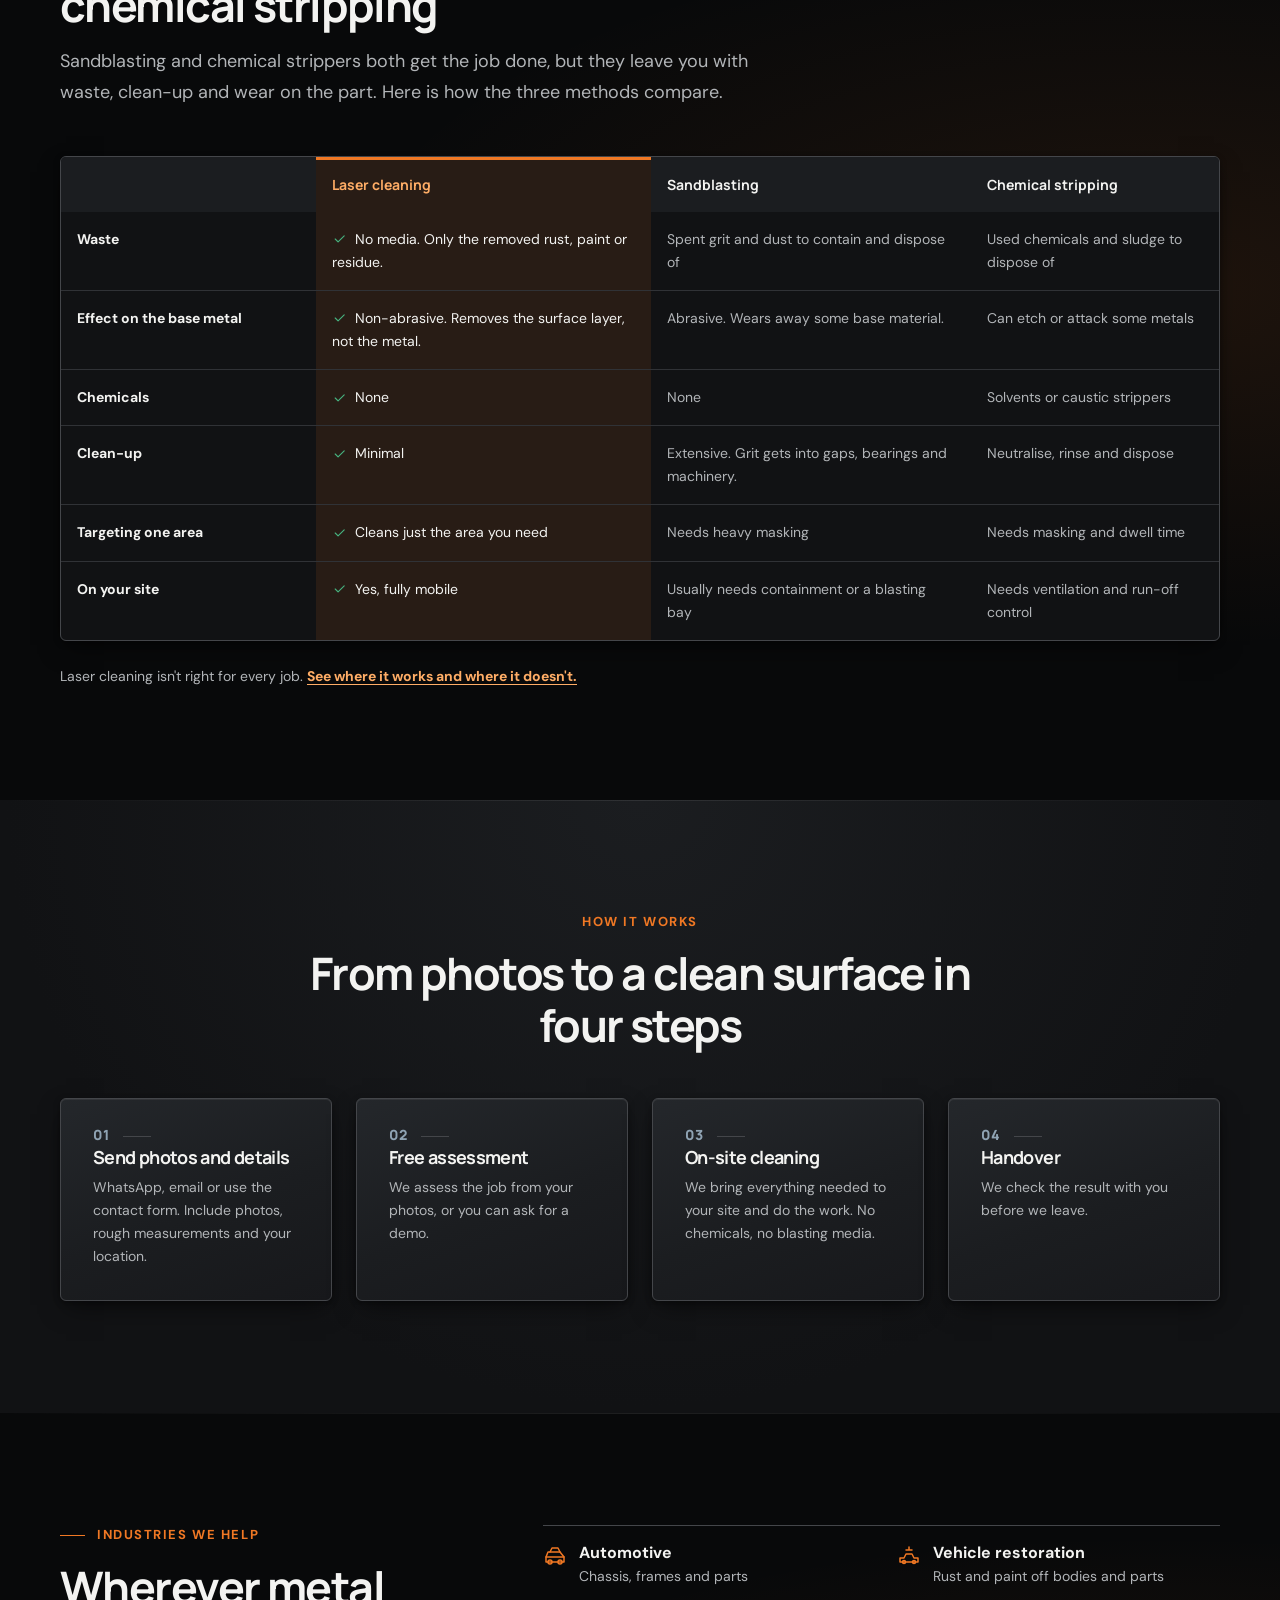
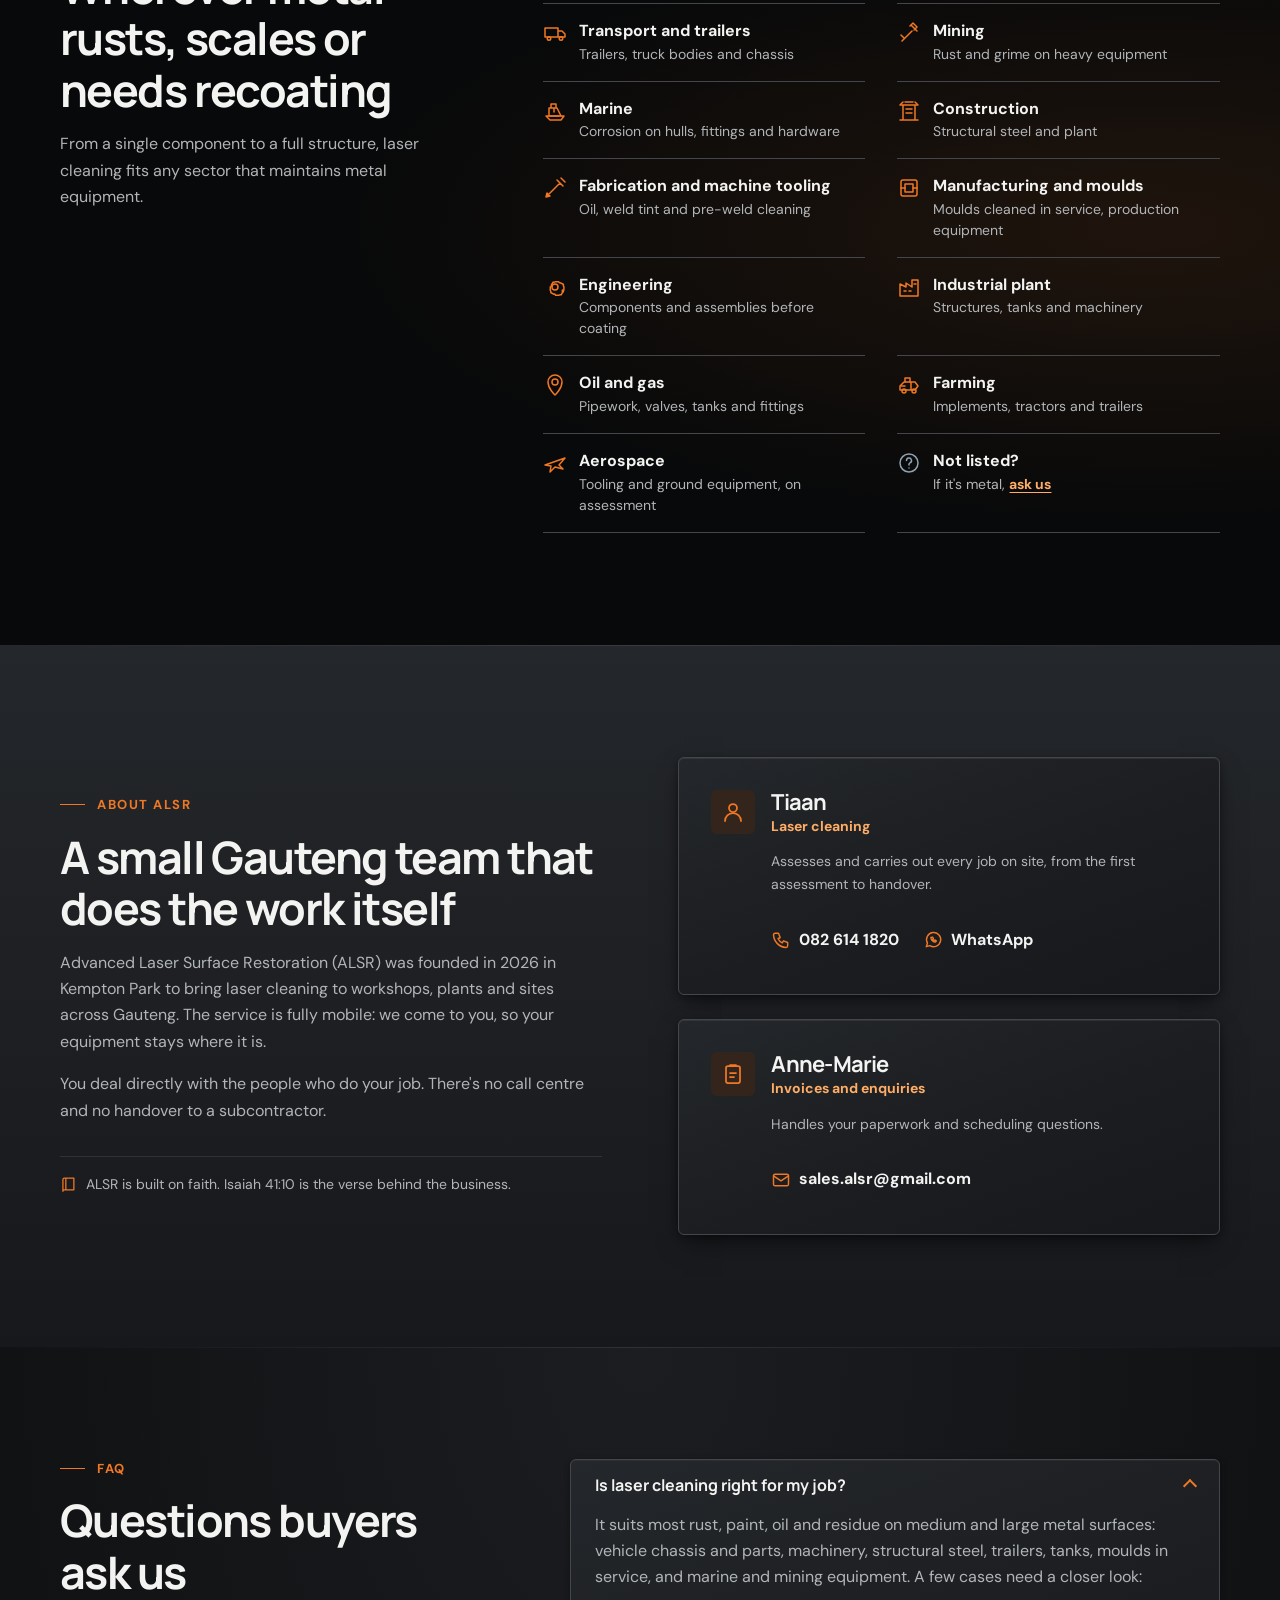
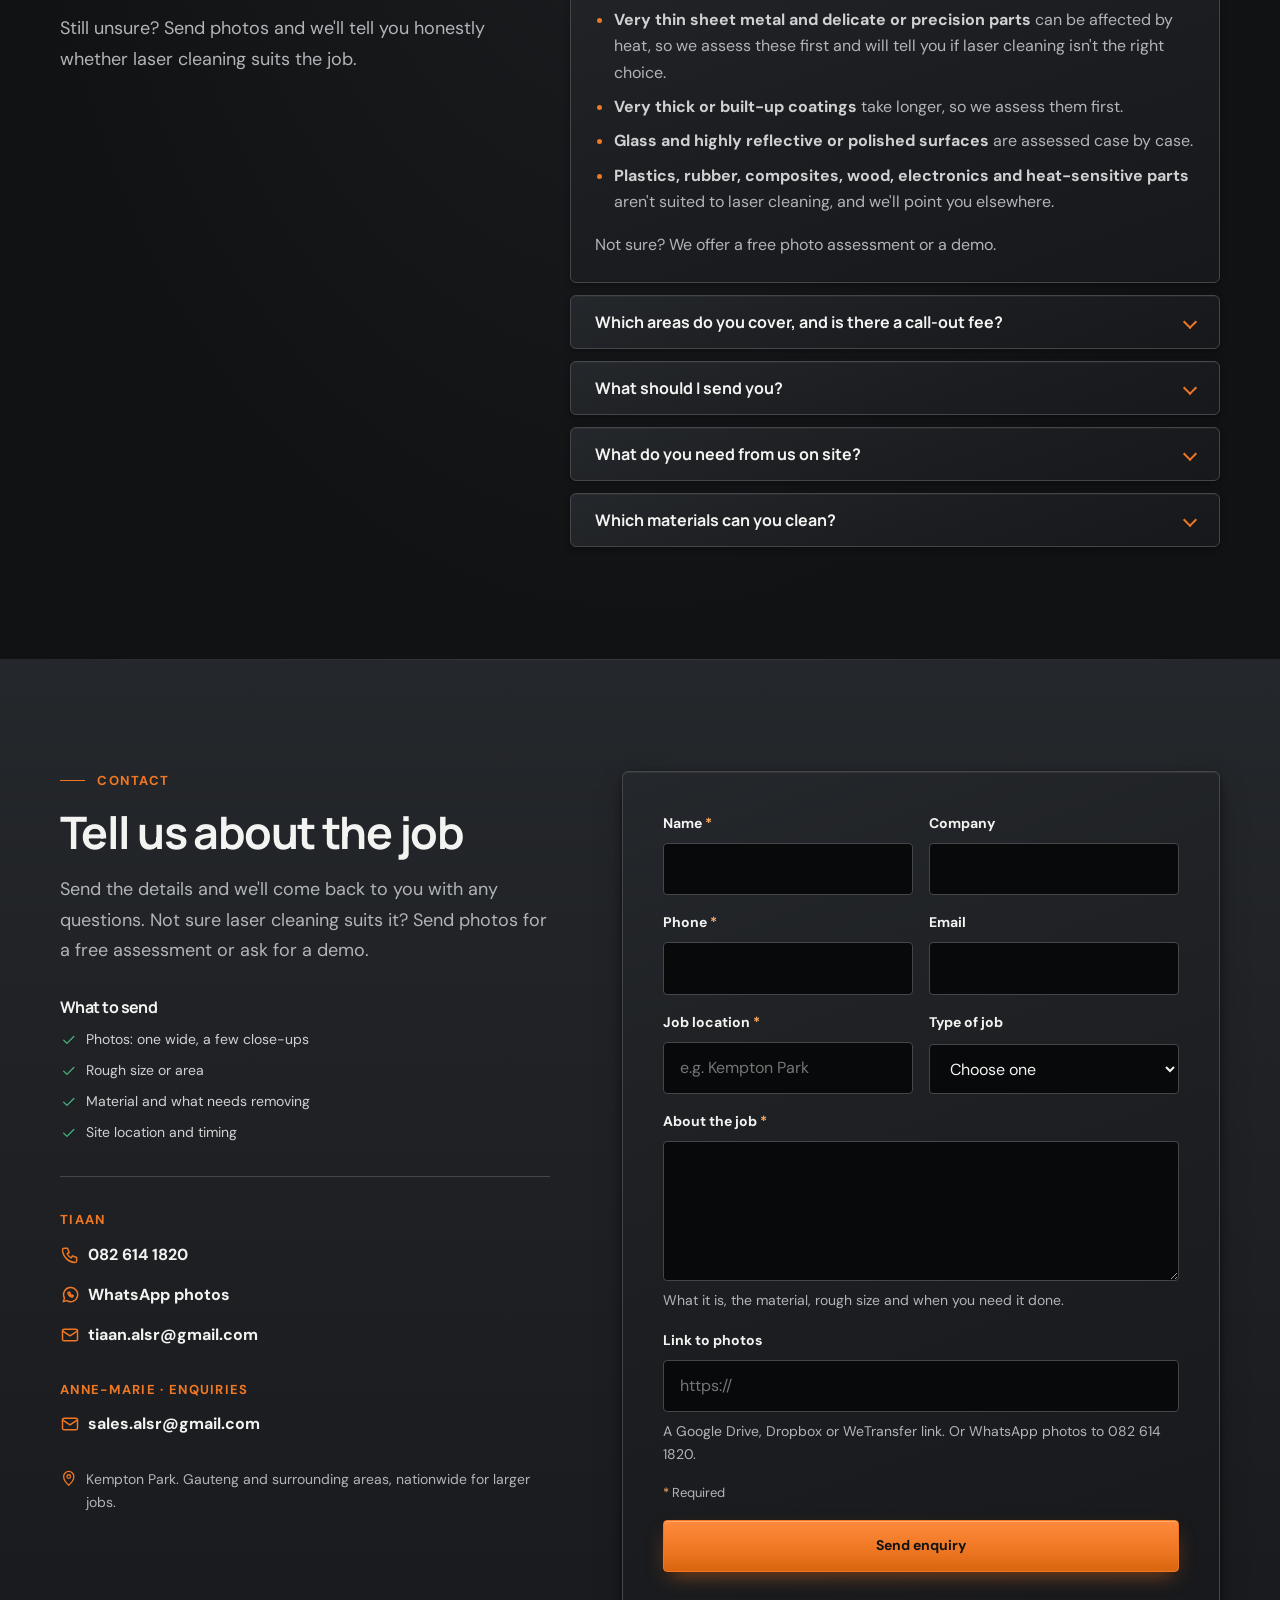
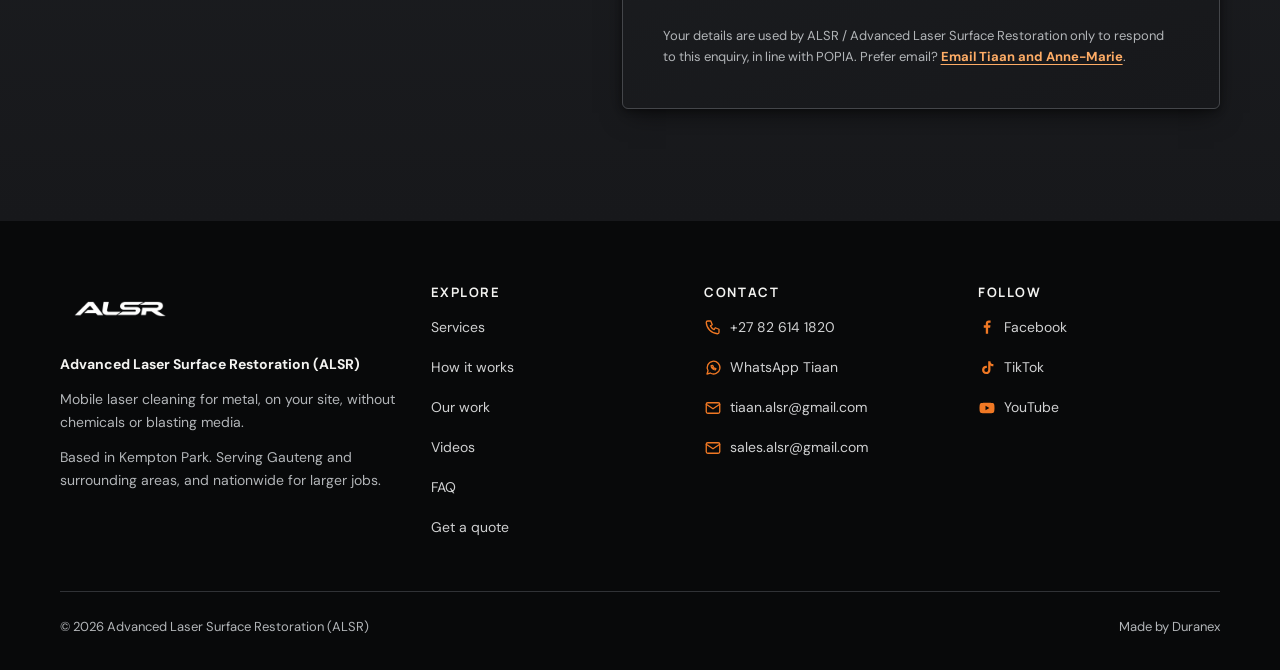
==== commit 6ab0981d: "Merge branch 'redesign'" ====
--- a/index.html
+++ b/index.html
@@ -227,8 +227,8 @@
             </p>
             <div class="button-row">
               <a class="button" href="#contact">Get a quote</a>
-              <a class="button button--ghost" href="tel:+27826141820">
-                <svg class="icon" aria-hidden="true"><use href="#i-phone" /></svg>Call 082 614 1820
+              <a class="button button--whatsapp" href="https://wa.me/27826141820" target="_blank" rel="noopener noreferrer">
+                <svg class="icon" aria-hidden="true"><use href="#i-whatsapp" /></svg>WhatsApp Tiaan
               </a>
             </div>
             <p class="hero-helper">Not sure? <a href="#contact">Send photos for a free assessment or ask for a demo.</a></p>
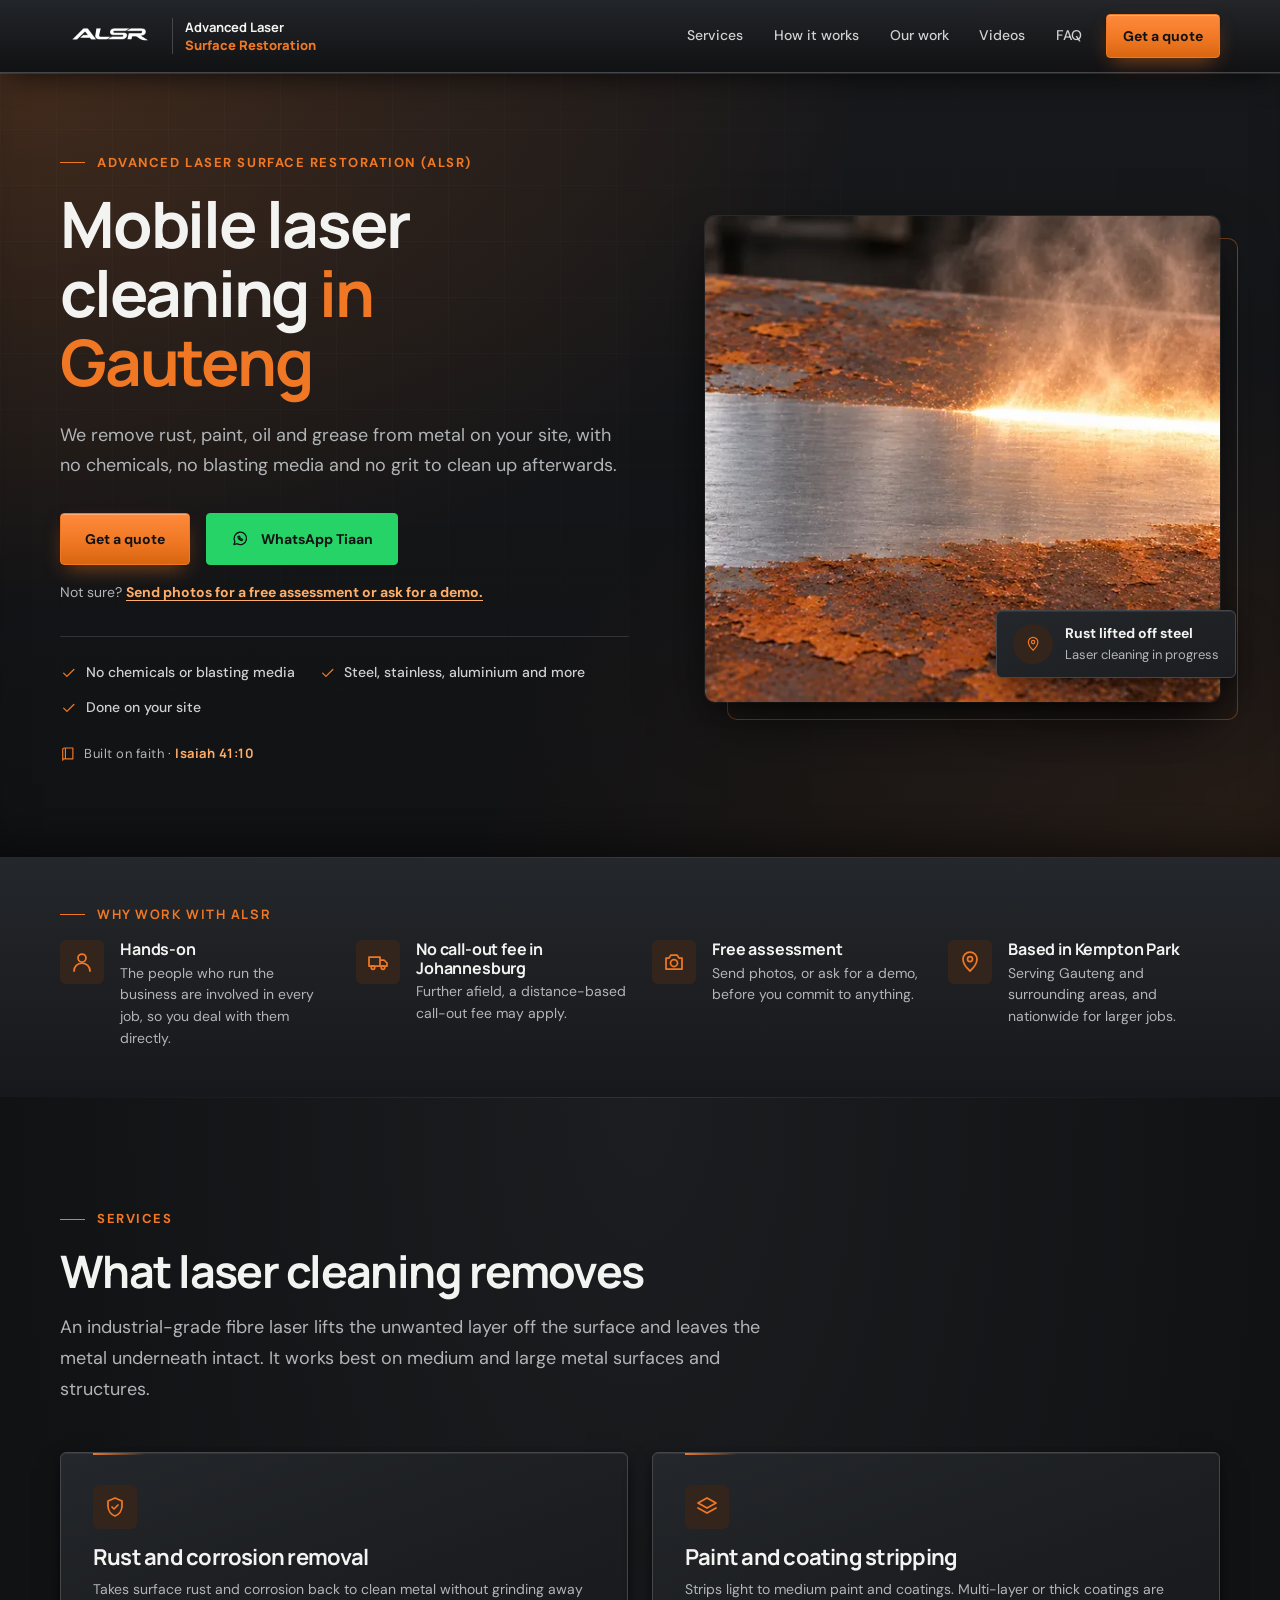
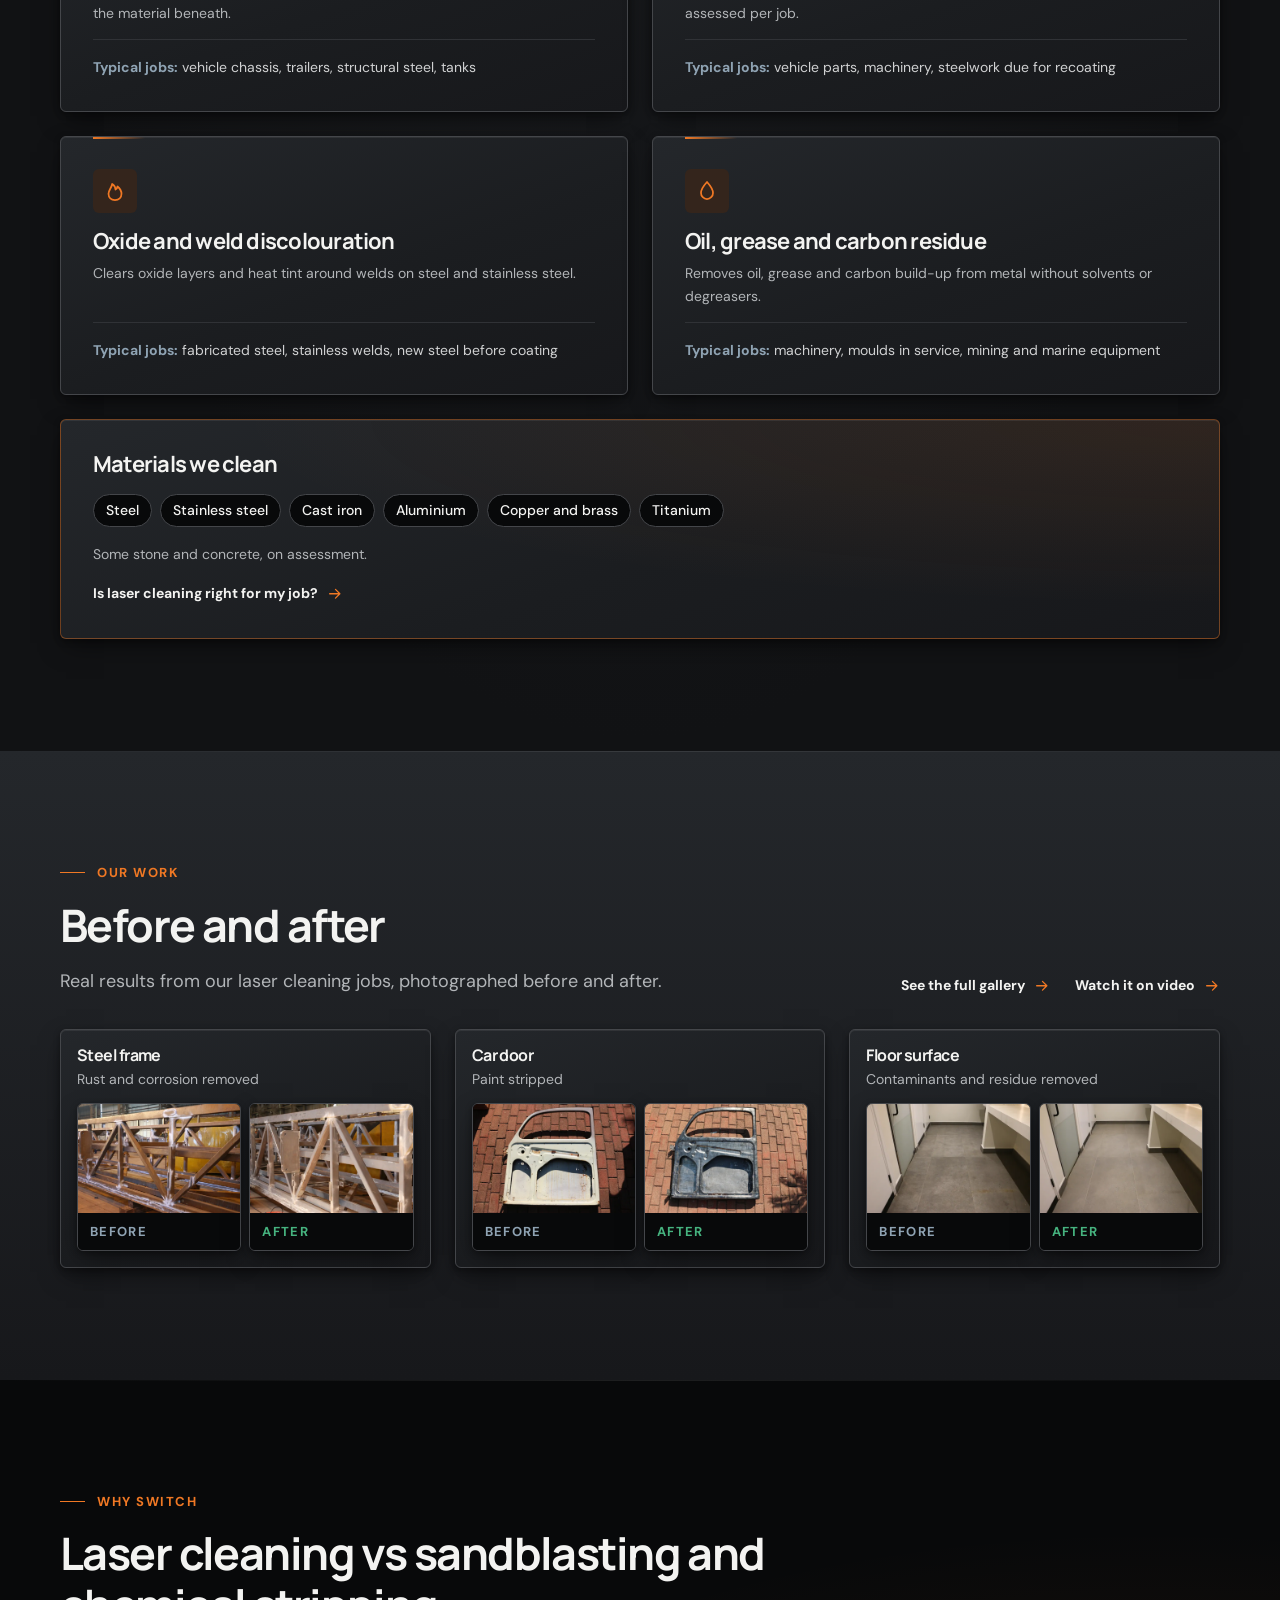
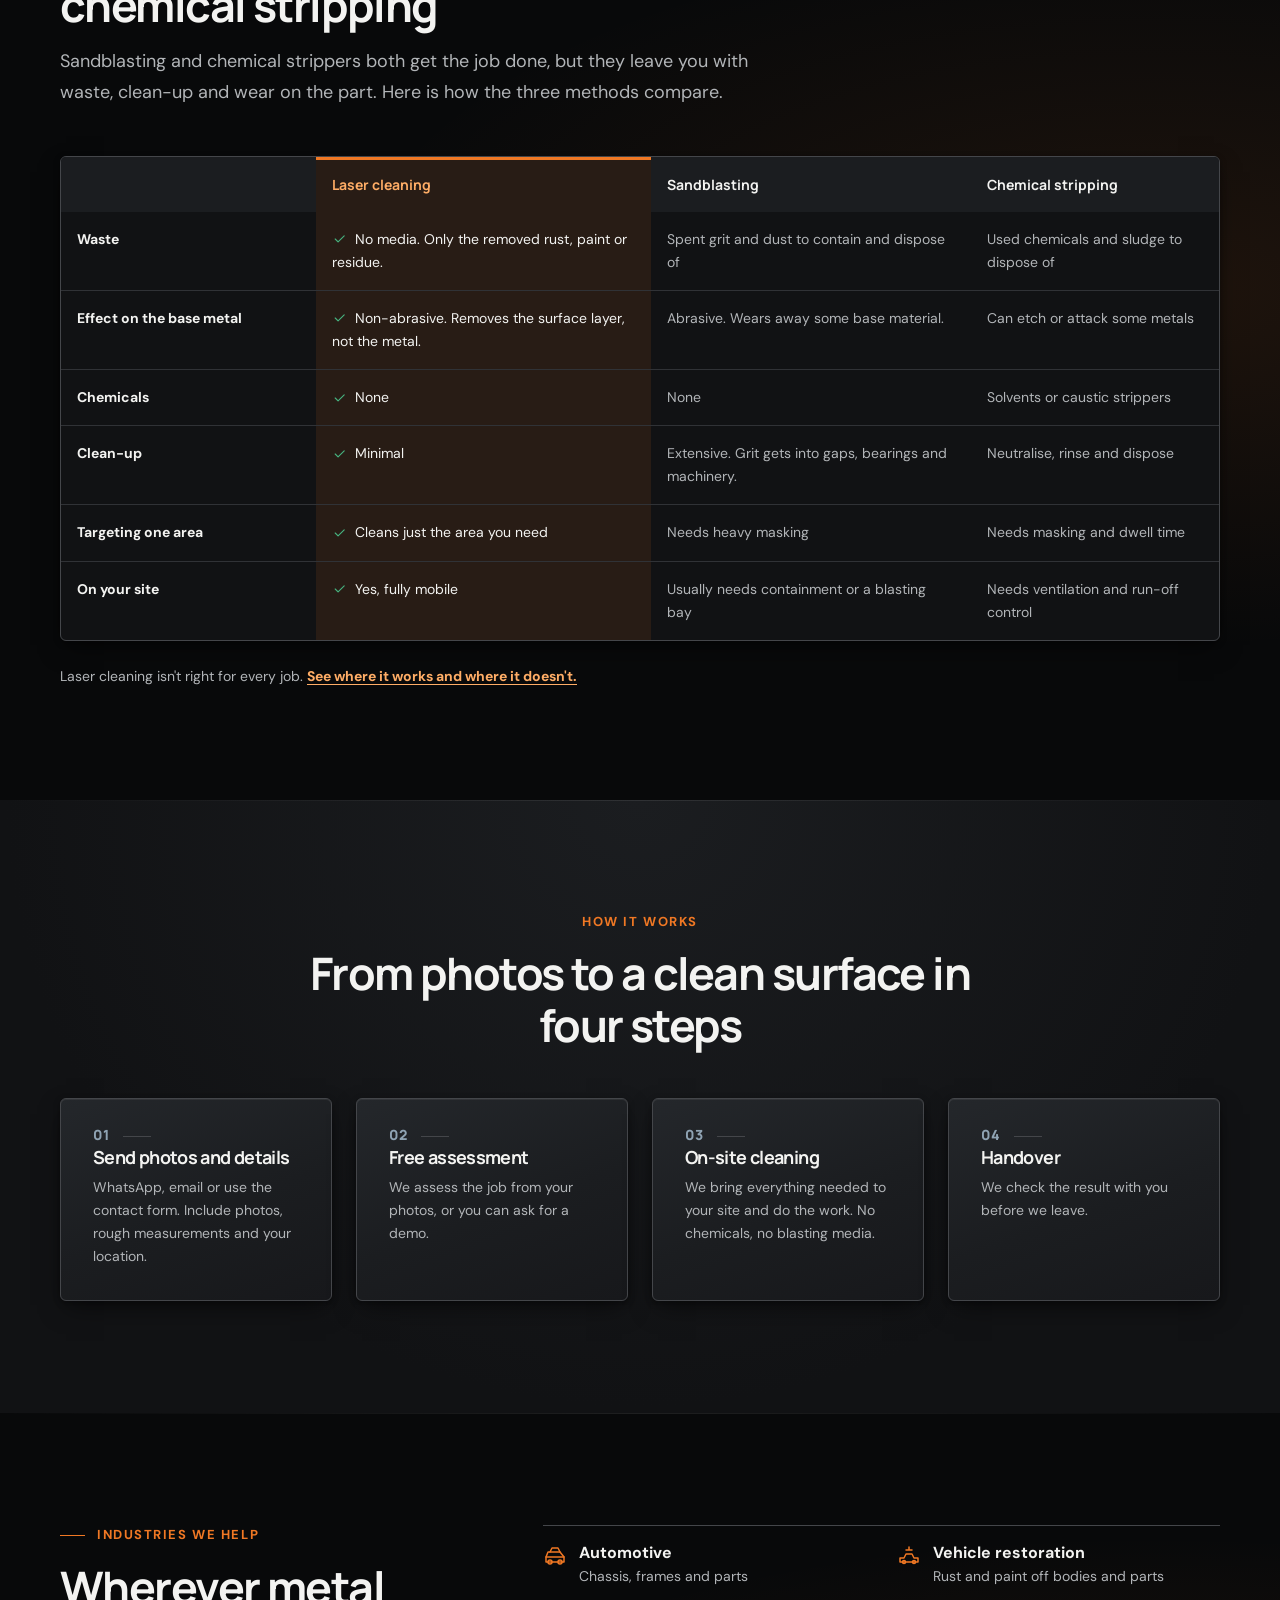
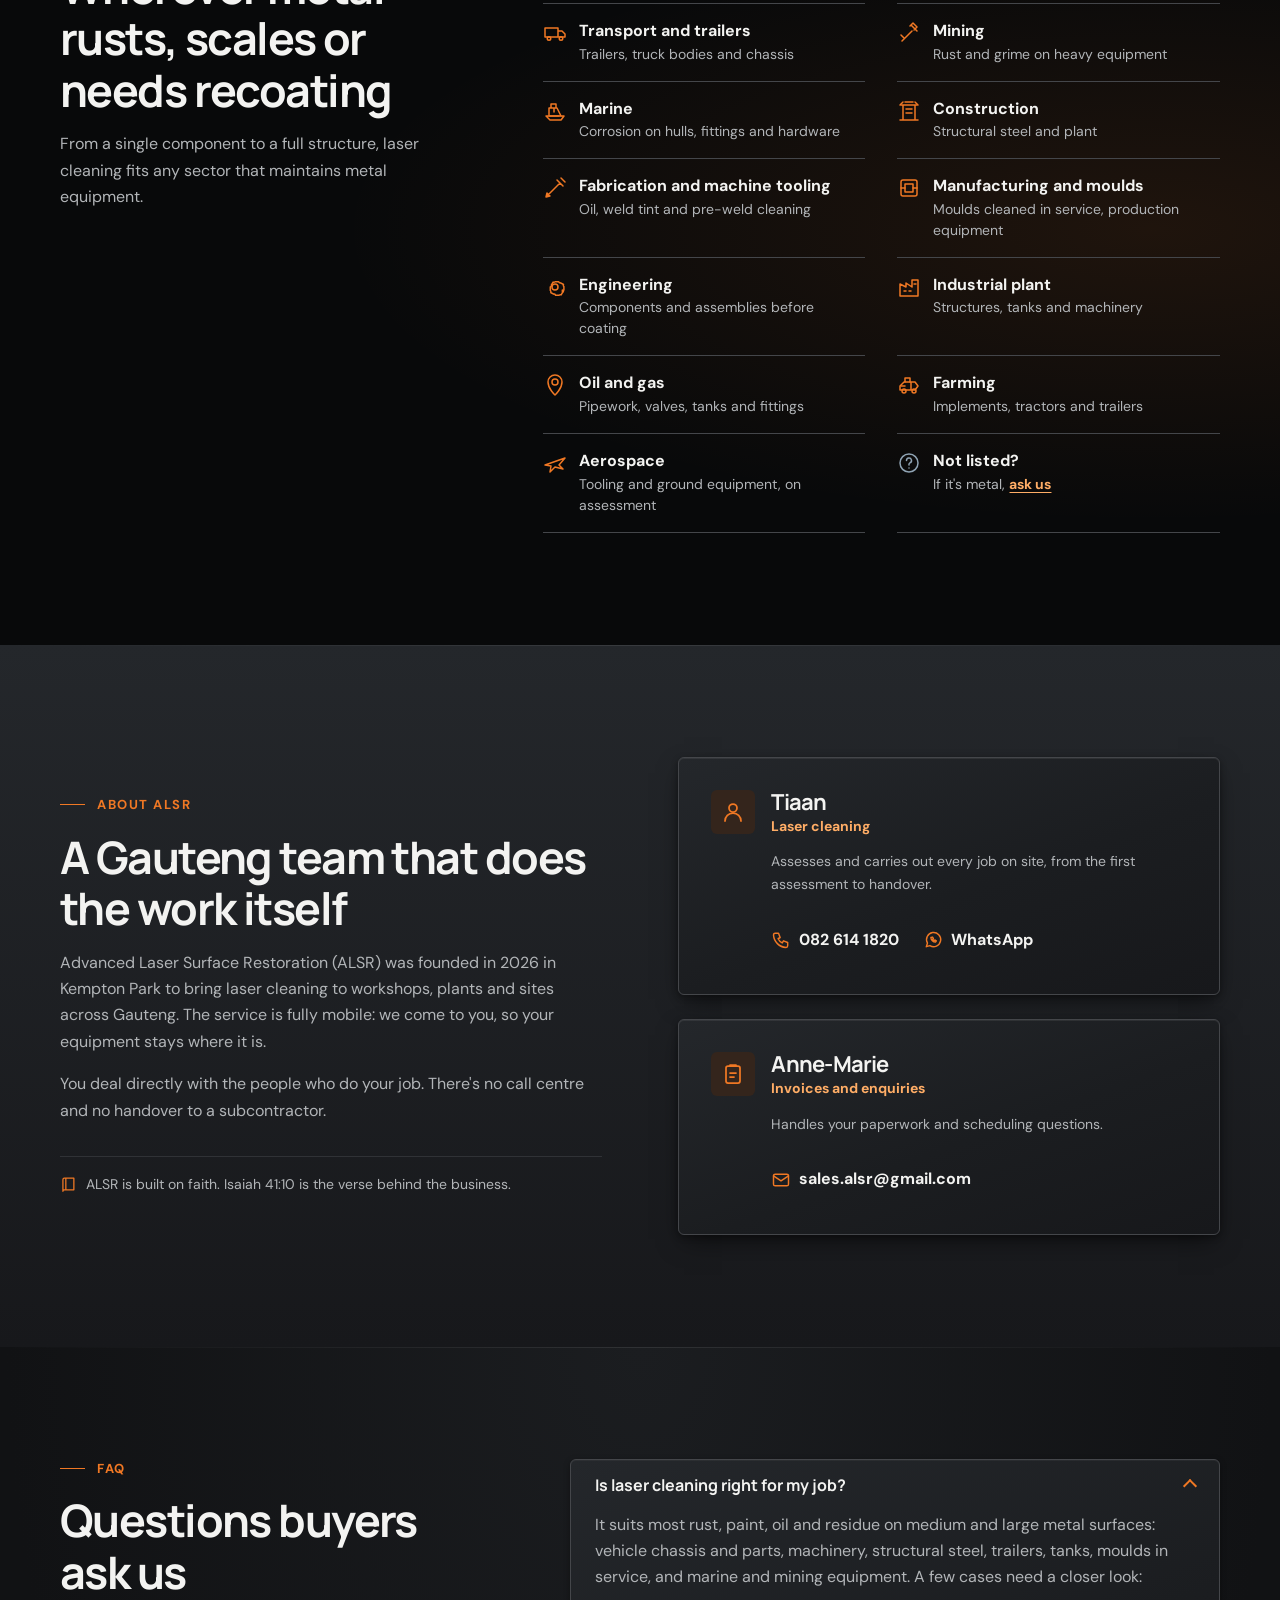
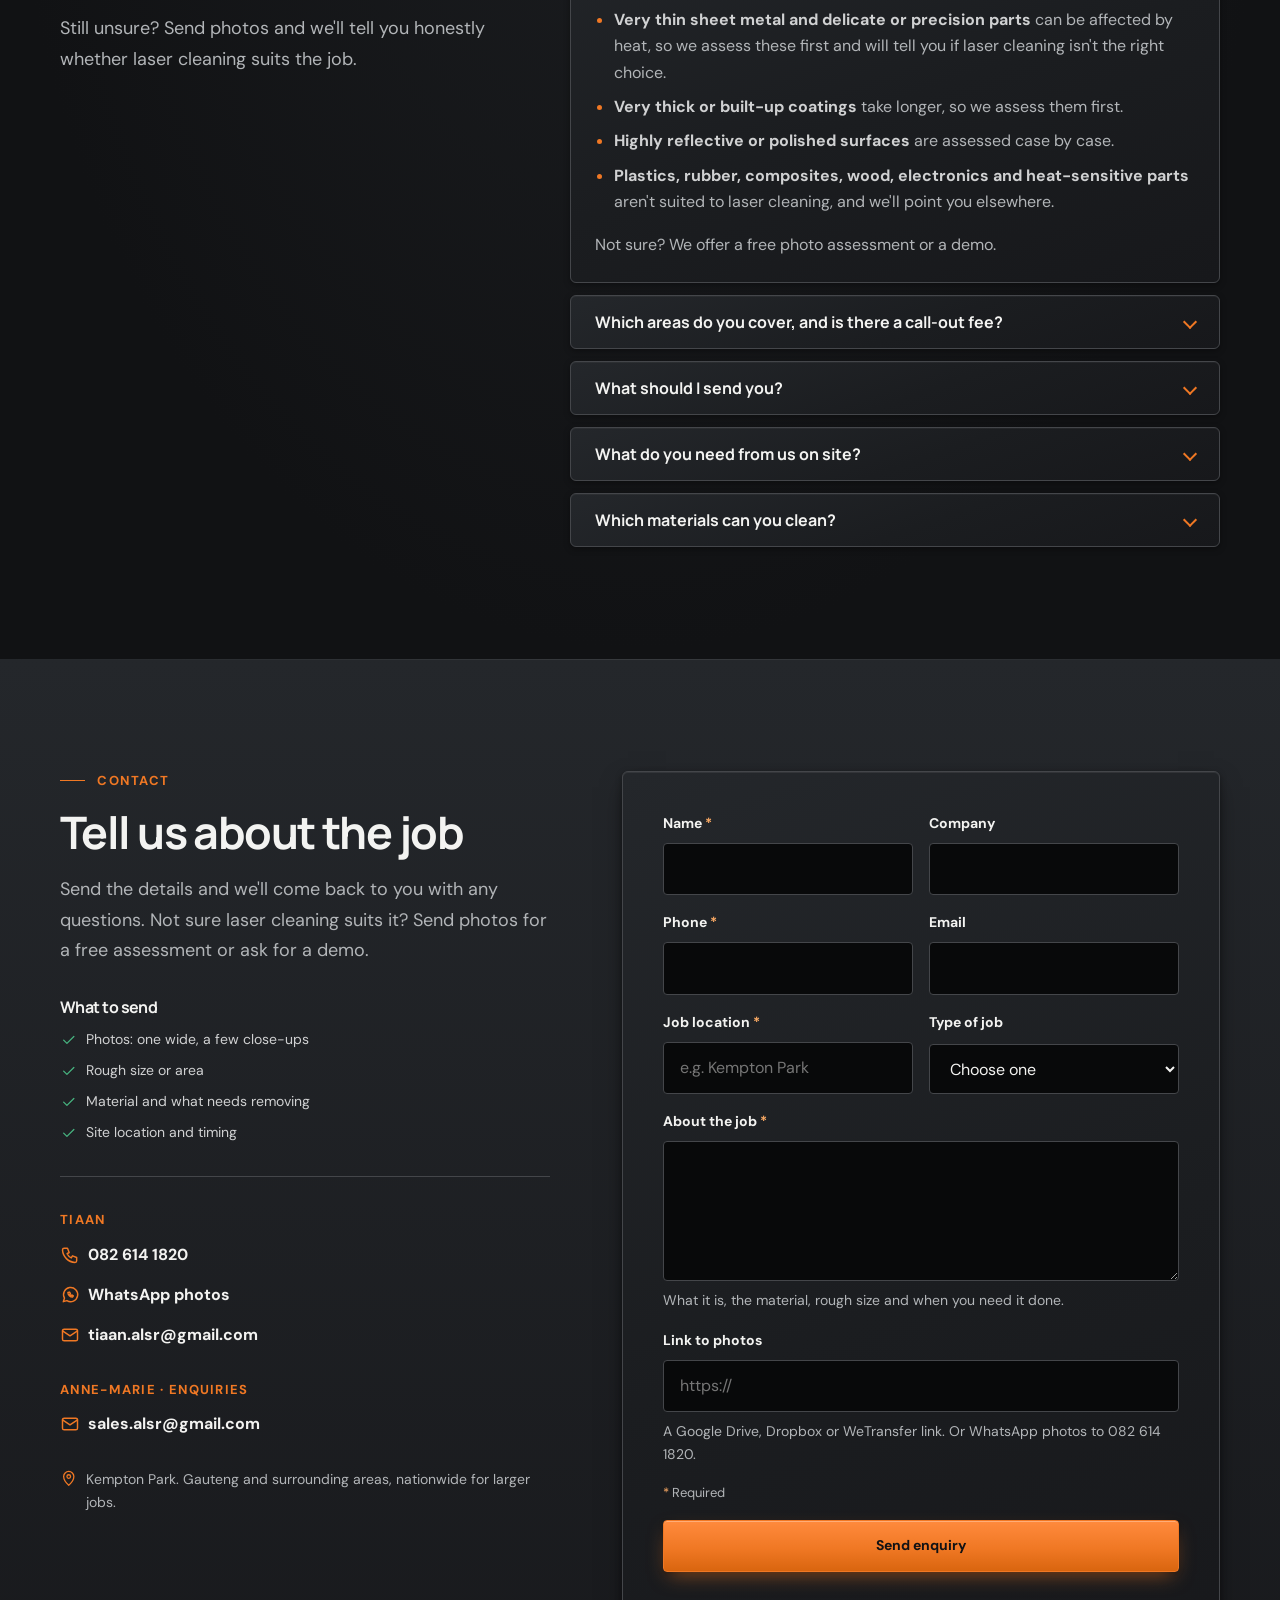
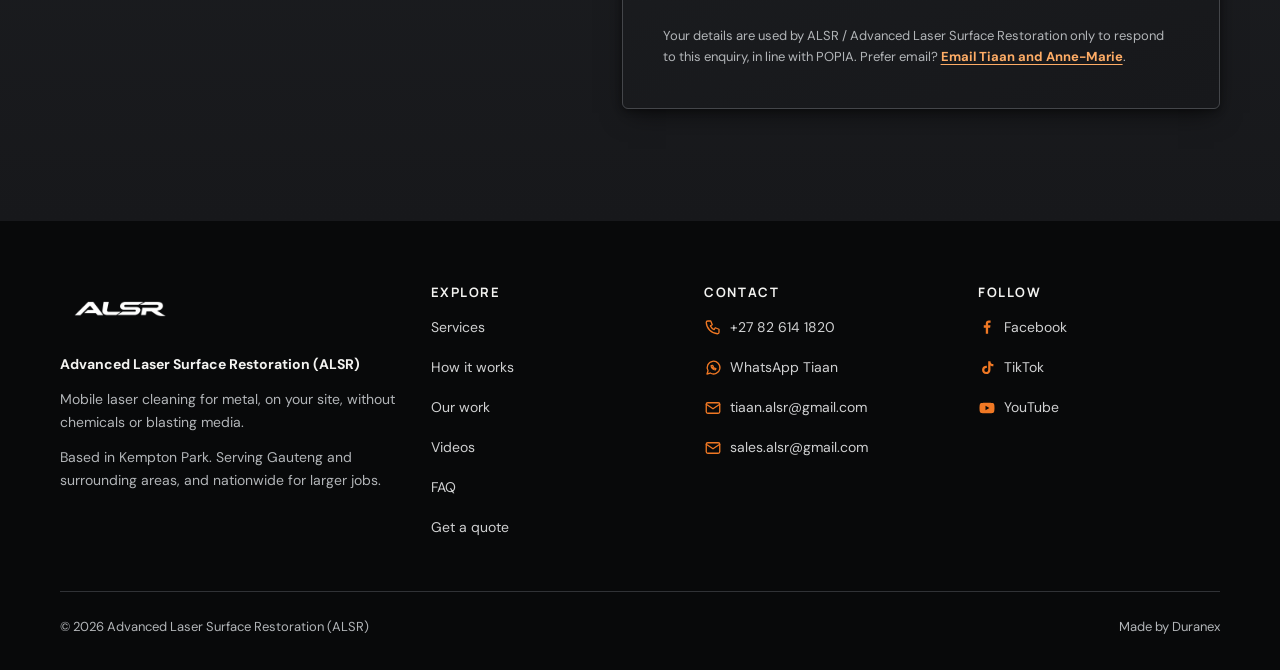
==== commit a64303f3: "Copy updates: About heading, FAQ glass wording, on-site requirements, Johannesburg call-out fee Co-A" ====
--- a/index.html
+++ b/index.html
@@ -1,4 +1,4 @@
-<!DOCTYPE html>
+﻿<!DOCTYPE html>
 <html lang="en-ZA"> 
   <head>
     <meta charset="UTF-8" />
@@ -96,7 +96,7 @@
           "name": "Is laser cleaning right for my job?",
           "acceptedAnswer": {
             "@type": "Answer",
-            "text": "It suits most rust, paint, oil and residue on medium and large metal surfaces: vehicle chassis and parts, machinery, structural steel, trailers, tanks, moulds in service, and marine and mining equipment. A few cases need a closer look: Very thin sheet metal and delicate or precision parts can be affected by heat, so we assess these first and will tell you if laser cleaning isn't the right choice. Very thick or built-up coatings take longer, so we assess them first. Glass and highly reflective or polished surfaces are assessed case by case. Plastics, rubber, composites, wood, electronics and heat-sensitive parts aren't suited to laser cleaning, and we'll point you elsewhere. Not sure? We offer a free photo assessment or a demo."
+            "text": "It suits most rust, paint, oil and residue on medium and large metal surfaces: vehicle chassis and parts, machinery, structural steel, trailers, tanks, moulds in service, and marine and mining equipment. A few cases need a closer look: Very thin sheet metal and delicate or precision parts can be affected by heat, so we assess these first and will tell you if laser cleaning isn't the right choice. Very thick or built-up coatings take longer, so we assess them first. Highly reflective or polished surfaces are assessed case by case. Plastics, rubber, composites, wood, electronics and heat-sensitive parts aren't suited to laser cleaning, and we'll point you elsewhere. Not sure? We offer a free photo assessment or a demo."
           }
         },
         {
@@ -104,7 +104,7 @@
           "name": "Which areas do you cover, and is there a call-out fee?",
           "acceptedAnswer": {
             "@type": "Answer",
-            "text": "We're based in Kempton Park and work across Gauteng and surrounding areas, with no call-out fee in Gauteng. We also travel nationwide for larger jobs. Outside Gauteng, a distance-based call-out fee may apply."
+            "text": "We're based in Kempton Park and work across Gauteng and surrounding areas, with no call-out fee in Johannesburg. We also travel nationwide for larger jobs. Outside Johannesburg, a distance-based call-out fee may apply."
           }
         },
         {
@@ -120,7 +120,7 @@
           "name": "What do you need from us on site?",
           "acceptedAnswer": {
             "@type": "Answer",
-            "text": "Very little. We bring all of our own equipment, including our own power, so you don’t need to supply anything. The one thing we ask: somewhere to park within about 30–40 metres of where the work will be done. If that isn’t possible, tell us when you get in touch and we’ll plan around it."
+            "text": "Just two things: a 220V shore power supply close to where the job will take place, and clear access to the work area, wide enough for a car or our machine to get through."
           }
         },
         {
@@ -225,7 +225,7 @@
               We remove rust, paint, oil and grease from metal on your site, with no chemicals,
               no blasting media and no grit to clean up afterwards.
             </p>
-            <div class="button-row">
+            <div class="button-row" data-bar-trigger>
               <a class="button" href="#contact">Get a quote</a>
               <a class="button button--whatsapp" href="https://wa.me/27826141820" target="_blank" rel="noopener noreferrer">
                 <svg class="icon" aria-hidden="true"><use href="#i-whatsapp" /></svg>WhatsApp Tiaan
@@ -277,7 +277,7 @@
             <li class="trust-item">
               <span class="card-icon" aria-hidden="true"><svg class="icon"><use href="#i-truck" /></svg></span>
               <div>
-                <h3>No call-out fee in Gauteng</h3>
+                <h3>No call-out fee in Johannesburg</h3>
                 <p>Further afield, a distance-based call-out fee may apply.</p>
               </div>
             </li>
@@ -532,7 +532,7 @@
         <div class="container about-layout">
           <div class="about-copy">
             <p class="eyebrow">About ALSR</p>
-            <h2 id="about-title">A small Gauteng team that does the work itself</h2>
+            <h2 id="about-title">A Gauteng team that does the work itself</h2>
             <p>
               Advanced Laser Surface Restoration (ALSR) was founded in 2026 in Kempton Park to bring
               laser cleaning to workshops, plants and sites across Gauteng. The service is fully mobile:
@@ -588,7 +588,7 @@
                 <ul>
                   <li><strong>Very thin sheet metal and delicate or precision parts</strong> can be affected by heat, so we assess these first and will tell you if laser cleaning isn't the right choice.</li>
                   <li><strong>Very thick or built-up coatings</strong> take longer, so we assess them first.</li>
-                  <li><strong>Glass and highly reflective or polished surfaces</strong> are assessed case by case.</li>
+                  <li><strong>Highly reflective or polished surfaces</strong> are assessed case by case.</li>
                   <li><strong>Plastics, rubber, composites, wood, electronics and heat-sensitive parts</strong> aren't suited to laser cleaning, and we'll point you elsewhere.</li>
                 </ul>
                 <p>Not sure? We offer a free photo assessment or a demo.</p>
@@ -597,7 +597,7 @@
             <details>
               <summary>Which areas do you cover, and is there a call-out fee?</summary>
               <div class="faq-body">
-                <p>We're based in Kempton Park and work across Gauteng and surrounding areas, with no call-out fee in Gauteng. We also travel nationwide for larger jobs. Outside Gauteng, a distance-based call-out fee may apply.</p>
+                <p>We're based in Kempton Park and work across Gauteng and surrounding areas, with no call-out fee in Johannesburg. We also travel nationwide for larger jobs. Outside Johannesburg, a distance-based call-out fee may apply.</p>
               </div>
             </details>
             <details>
@@ -615,8 +615,7 @@
             <details>
               <summary>What do you need from us on site?</summary>
               <div class="faq-body">
-                <p>Very little. We bring all of our own equipment, including our own power, so you don’t need to supply anything.</p>
-                <p>The one thing we ask: somewhere to park within about 30–40 metres of where the work will be done. If that isn’t possible, tell us when you get in touch and we’ll plan around it.</p>
+                <p>Just two things: a 220V shore power supply close to where the job will take place, and clear access to the work area, wide enough for a car or our machine to get through.</p>
               </div>
             </details>
             <details>
--- a/assets/css/site.css
+++ b/assets/css/site.css
@@ -994,6 +994,13 @@
       border-top: 1px solid var(--line-strong);
       background: var(--bg-0);
       box-shadow: 0 -10px 30px -10px rgb(0 0 0 / 70%);
+      transition: transform 250ms ease, visibility 250ms;
+    }
+
+    /* With JS the bar stays hidden until the hero buttons scroll out of view */
+    .js .mobile-bar:not(.is-visible) {
+      visibility: hidden;
+      transform: translateY(100%);
     }
 
     .mobile-bar .button {
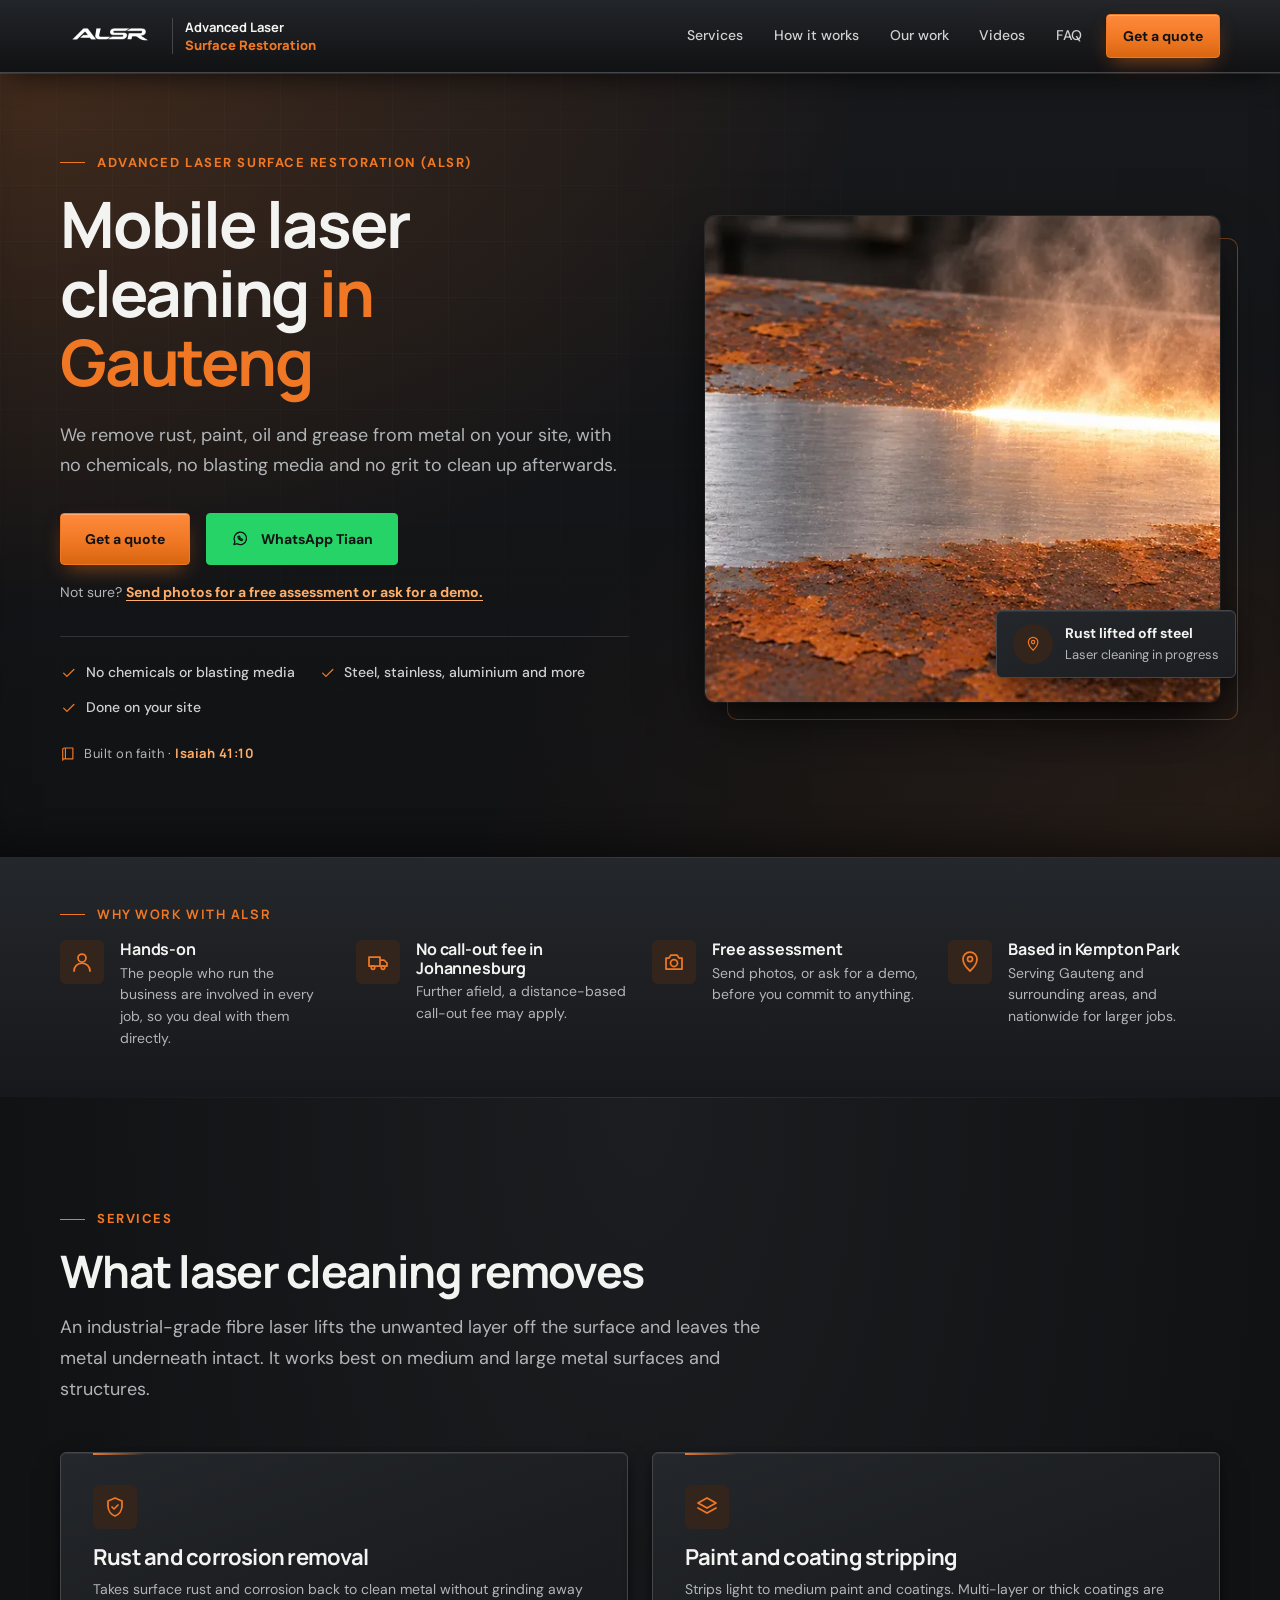
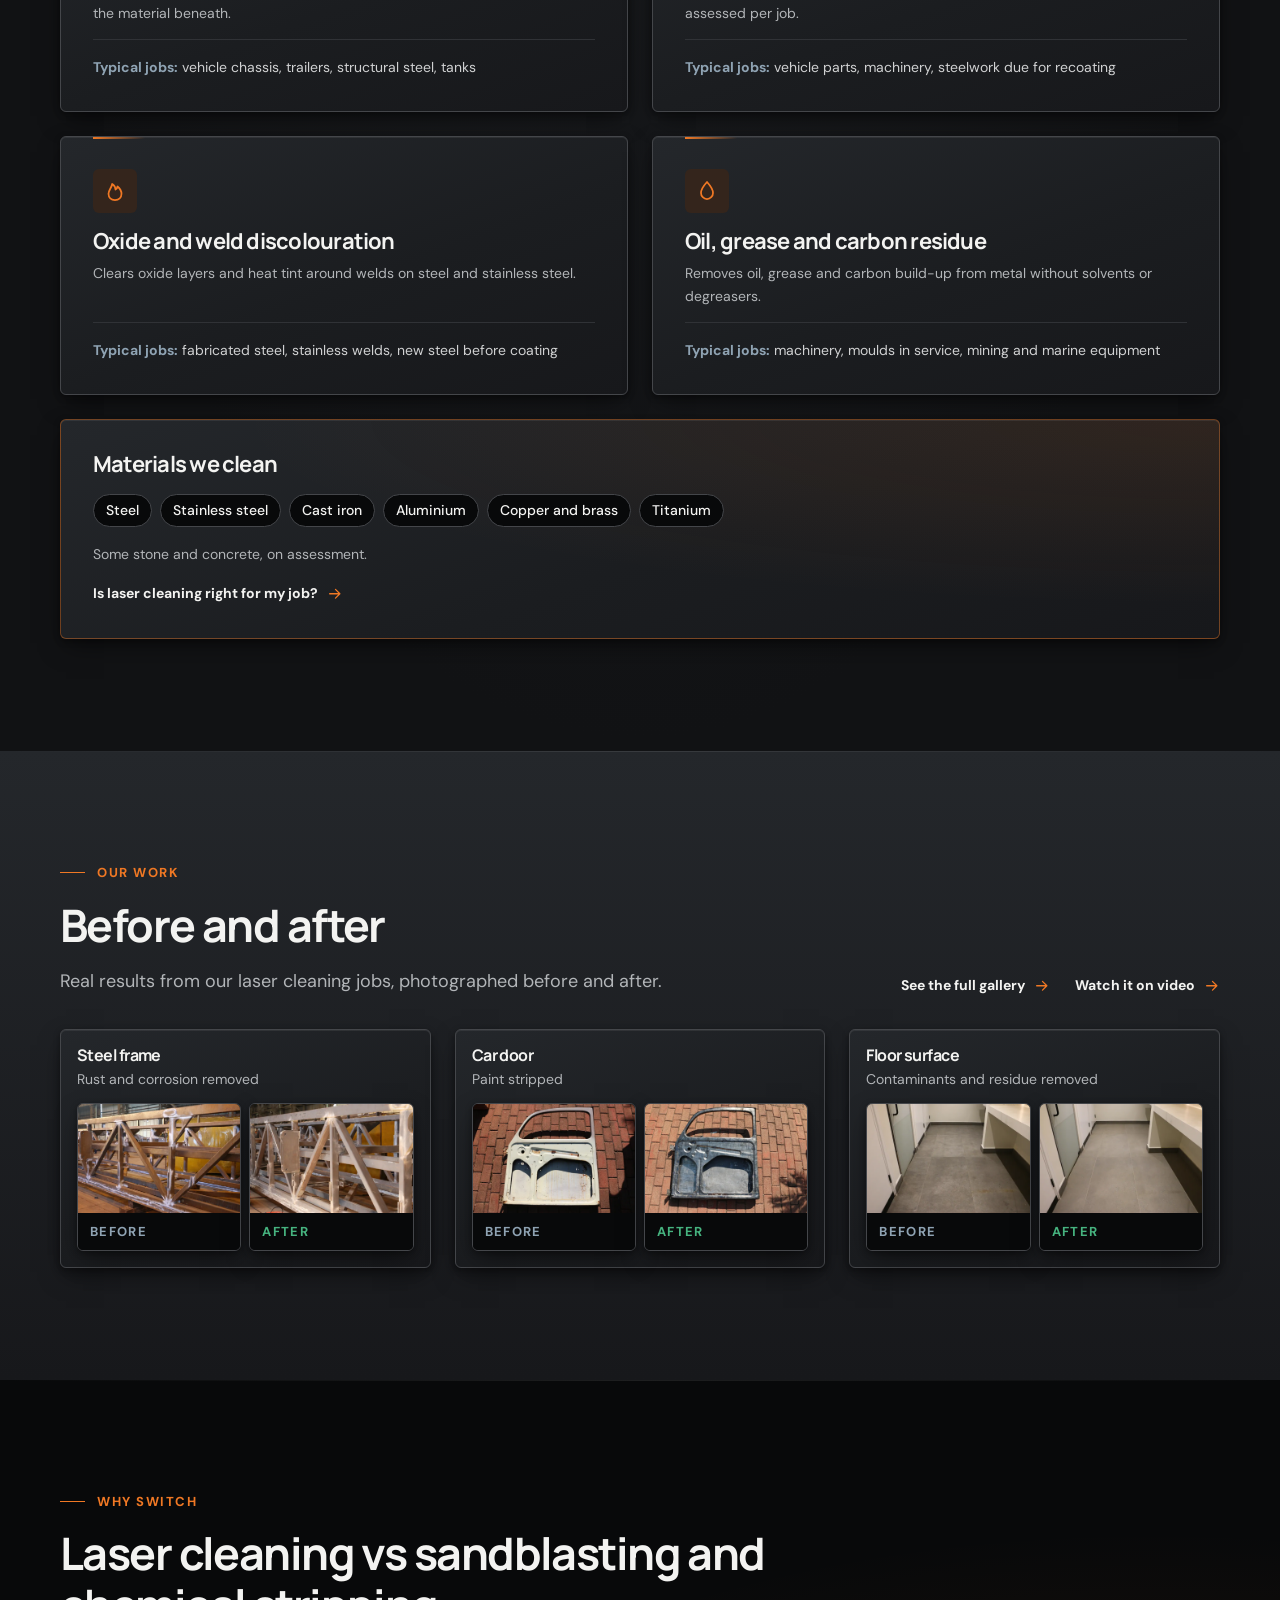
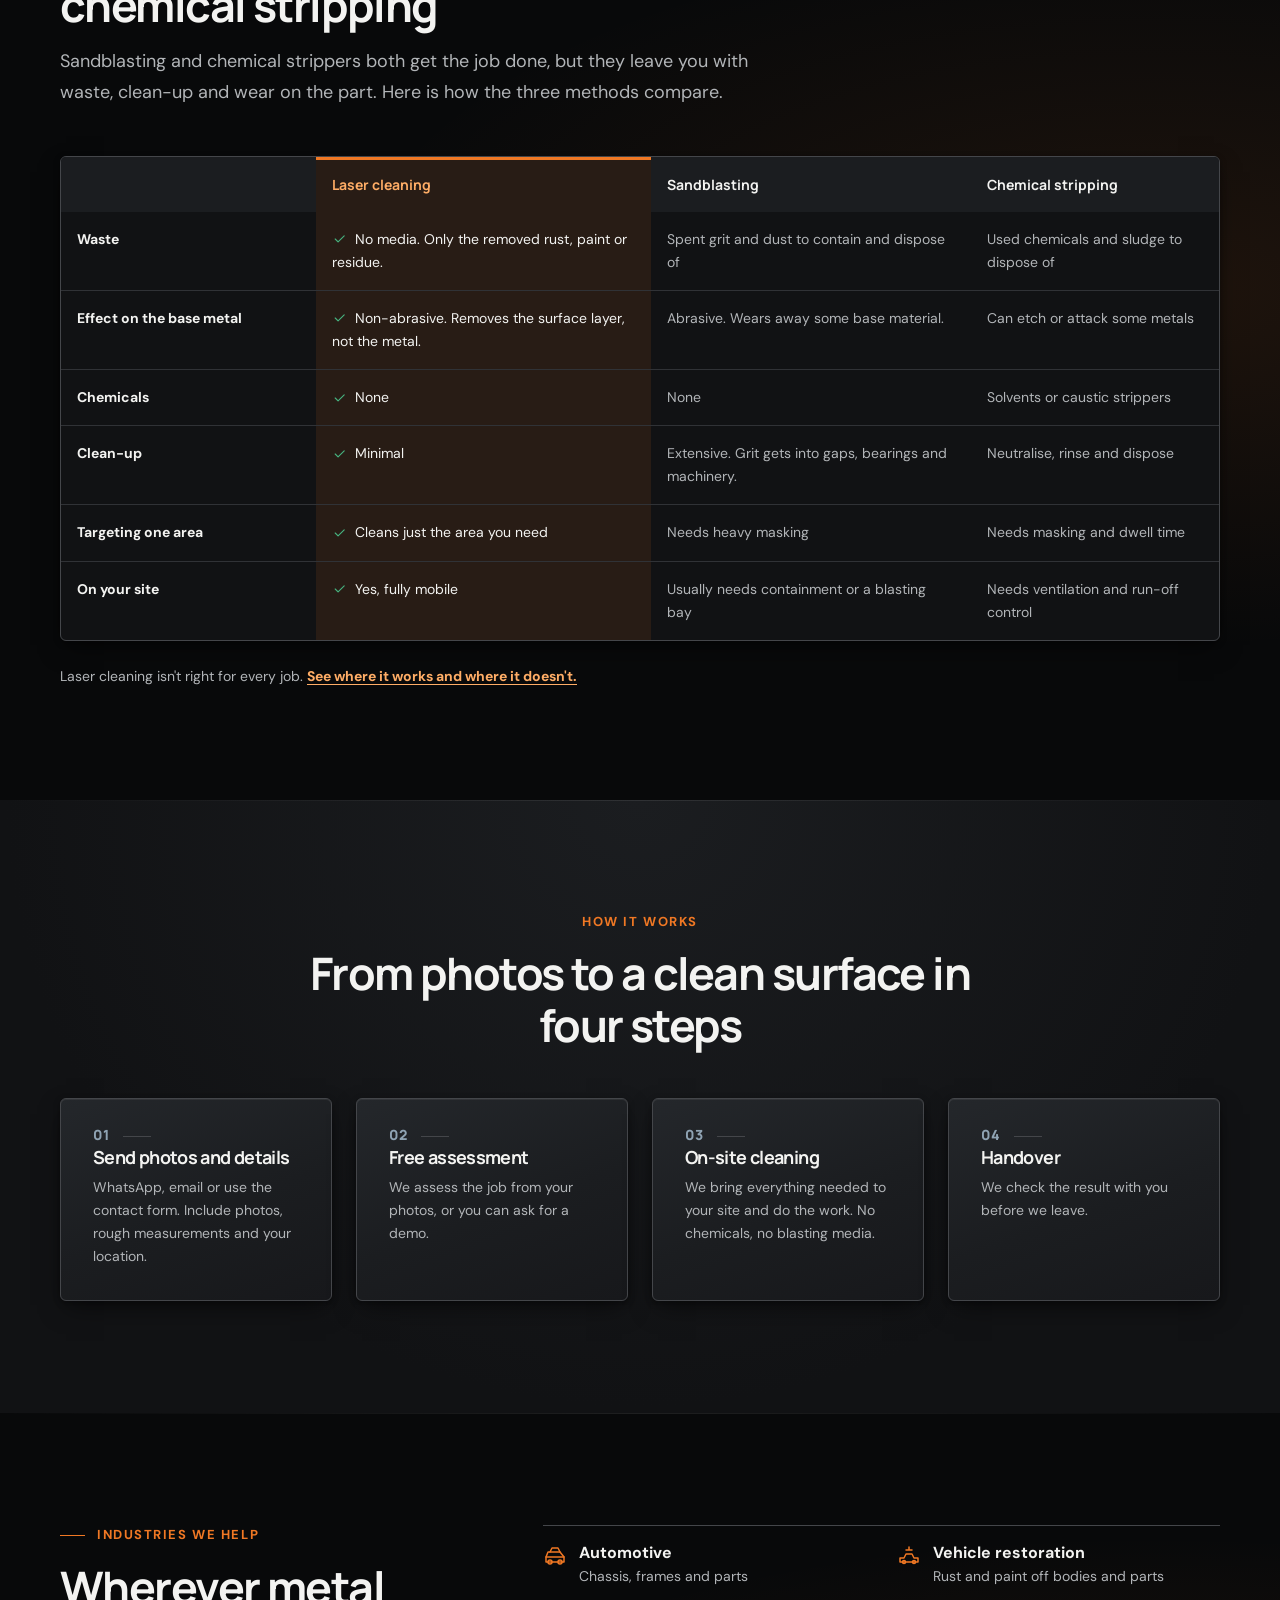
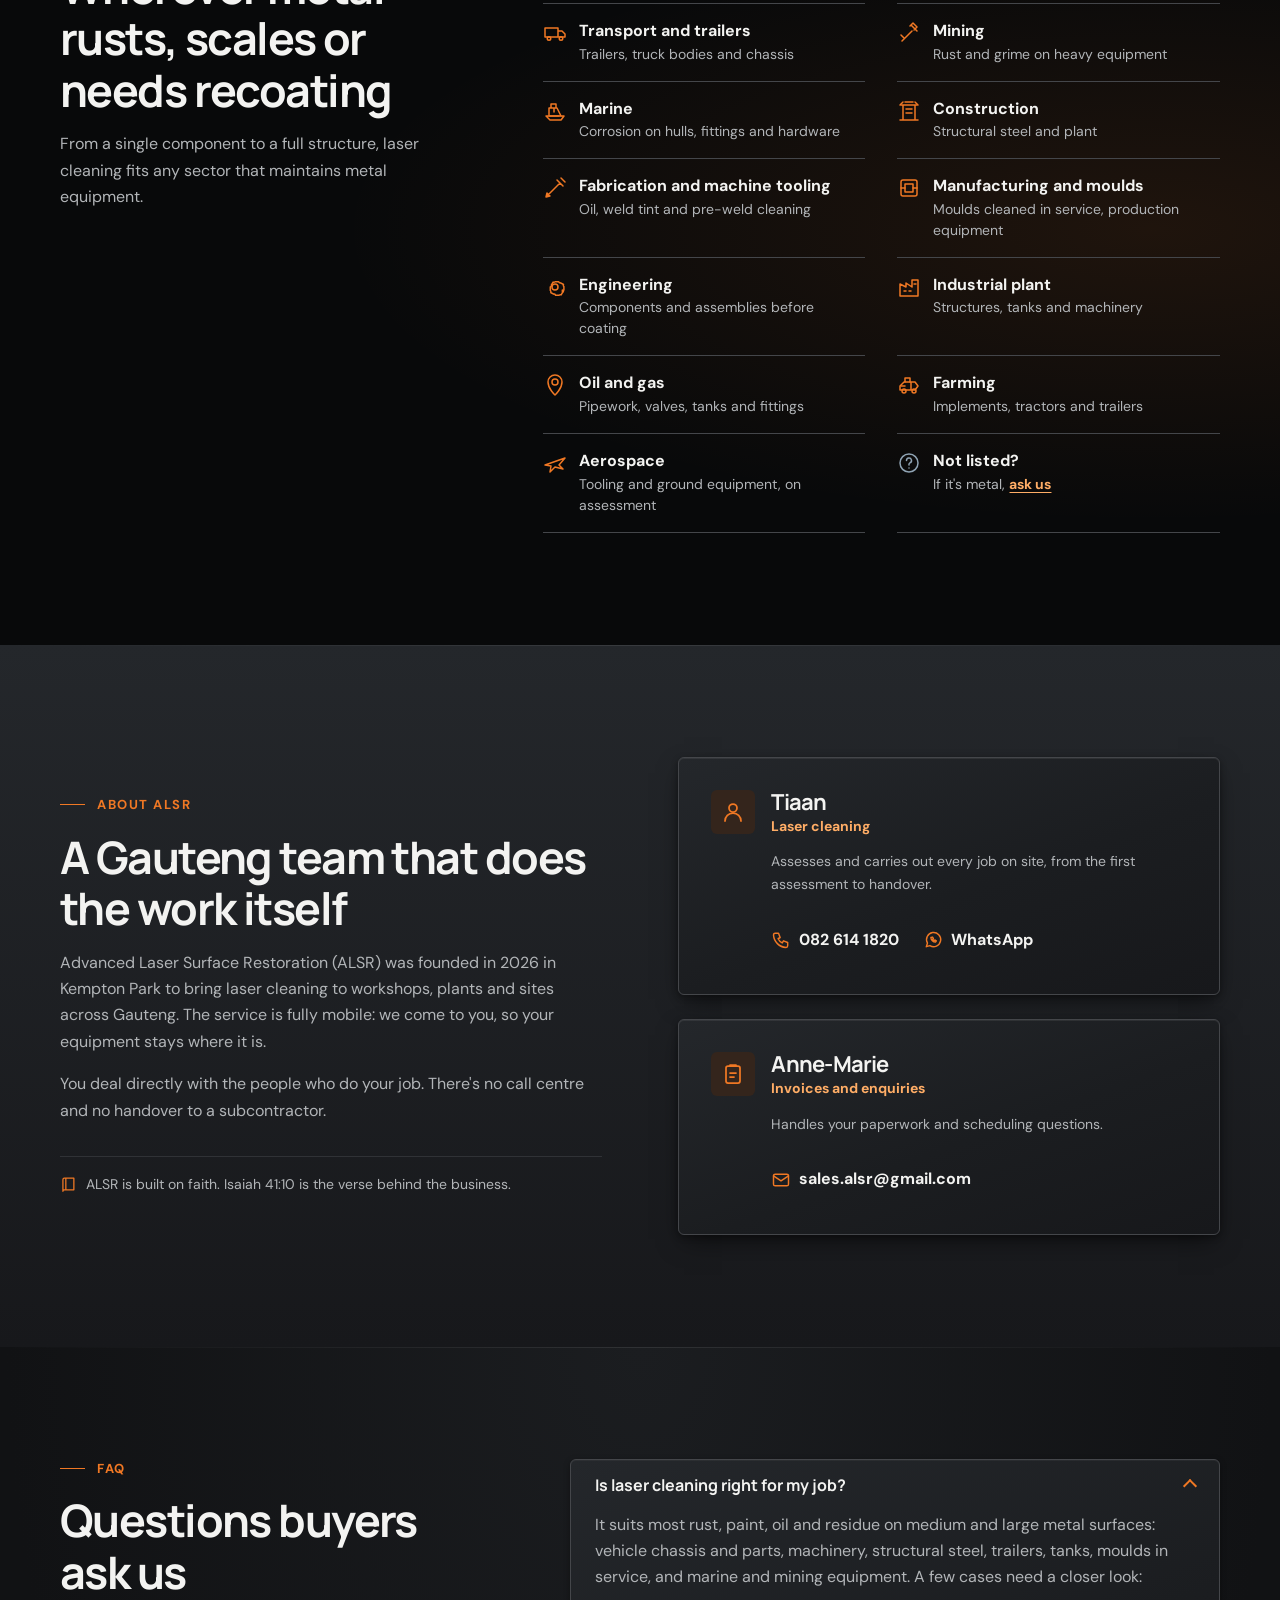
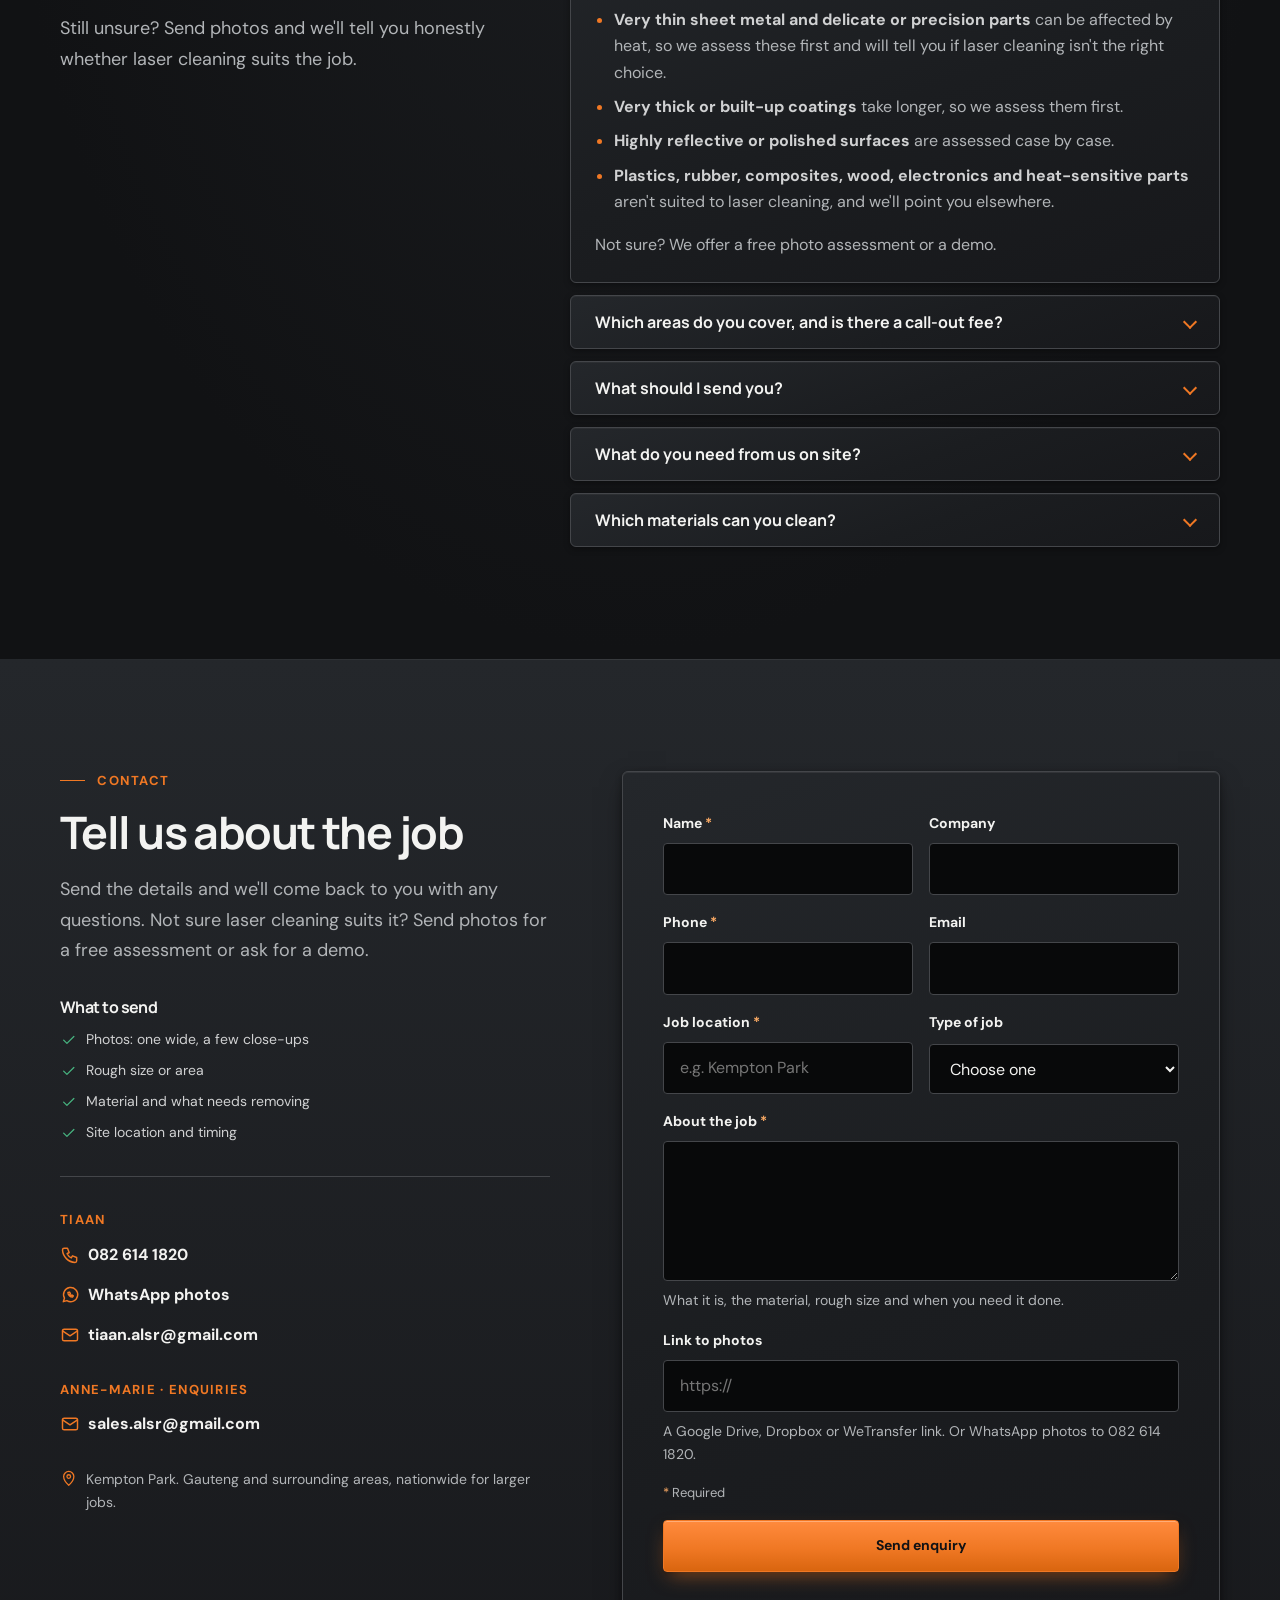
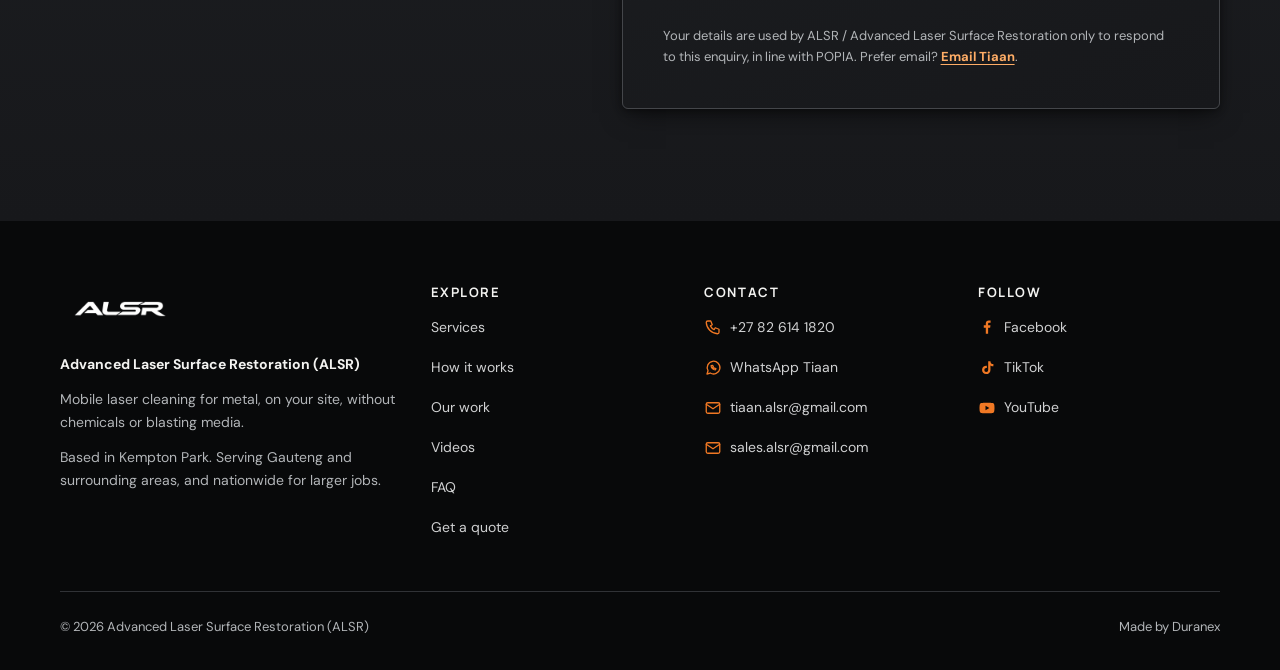
==== commit 7f9848c7: "Form email fallback: Tiaan only Co-Authored-By: Claude Sonnet 5.5 <noreply@anthropic.com>" ====
--- a/index.html
+++ b/index.html
@@ -662,7 +662,7 @@
           <div class="card form-card">
             <form class="form" action="https://api.web3forms.com/submit" method="POST" data-quote-form>
               <!-- Web3Forms: key is created with Tiaan's inbox (primary recipient). Anne-Marie via CC (if the plan allows) or Gmail forward. -->
-              <input type="hidden" name="access_key" value="[[CLIENT: WEB3FORMS_ACCESS_KEY]]" />
+              <input type="hidden" name="access_key" value="494ca26a-a635-43b0-b1f3-46d8a66dc02c" />
               <input type="hidden" name="subject" value="New enquiry from alsr-sa.com" />
               <input type="hidden" name="from_name" value="ALSR website" />
               <div class="hp-field" aria-hidden="true">
@@ -724,7 +724,7 @@
               <p class="form-note">
                 Your details are used by ALSR / Advanced Laser Surface Restoration only to respond to this
                 enquiry, in line with POPIA.
-                Prefer email? <a href="mailto:tiaan.alsr@gmail.com,sales.alsr@gmail.com?subject=Enquiry">Email Tiaan and Anne-Marie</a>.
+                Prefer email? <a href="mailto:tiaan.alsr@gmail.com?subject=Enquiry">Email Tiaan</a>.
               </p>
             </form>
           </div>
